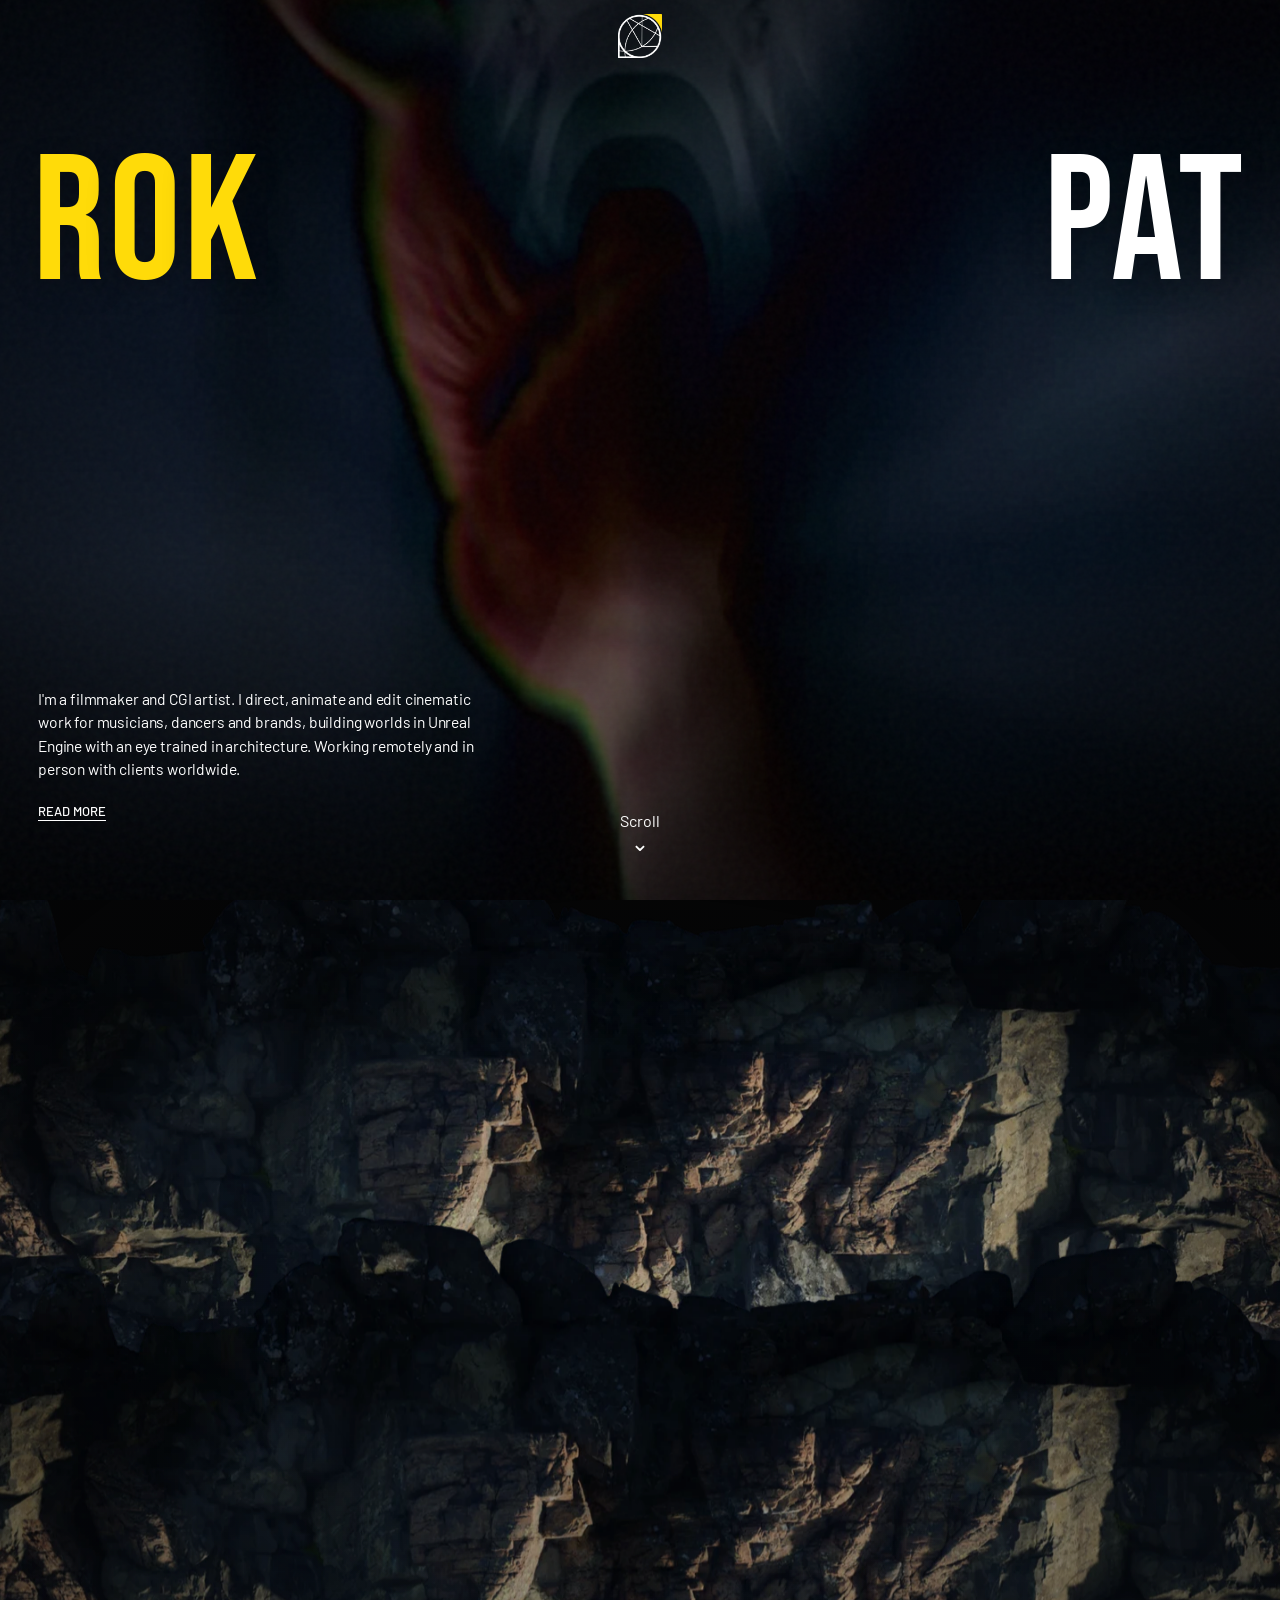
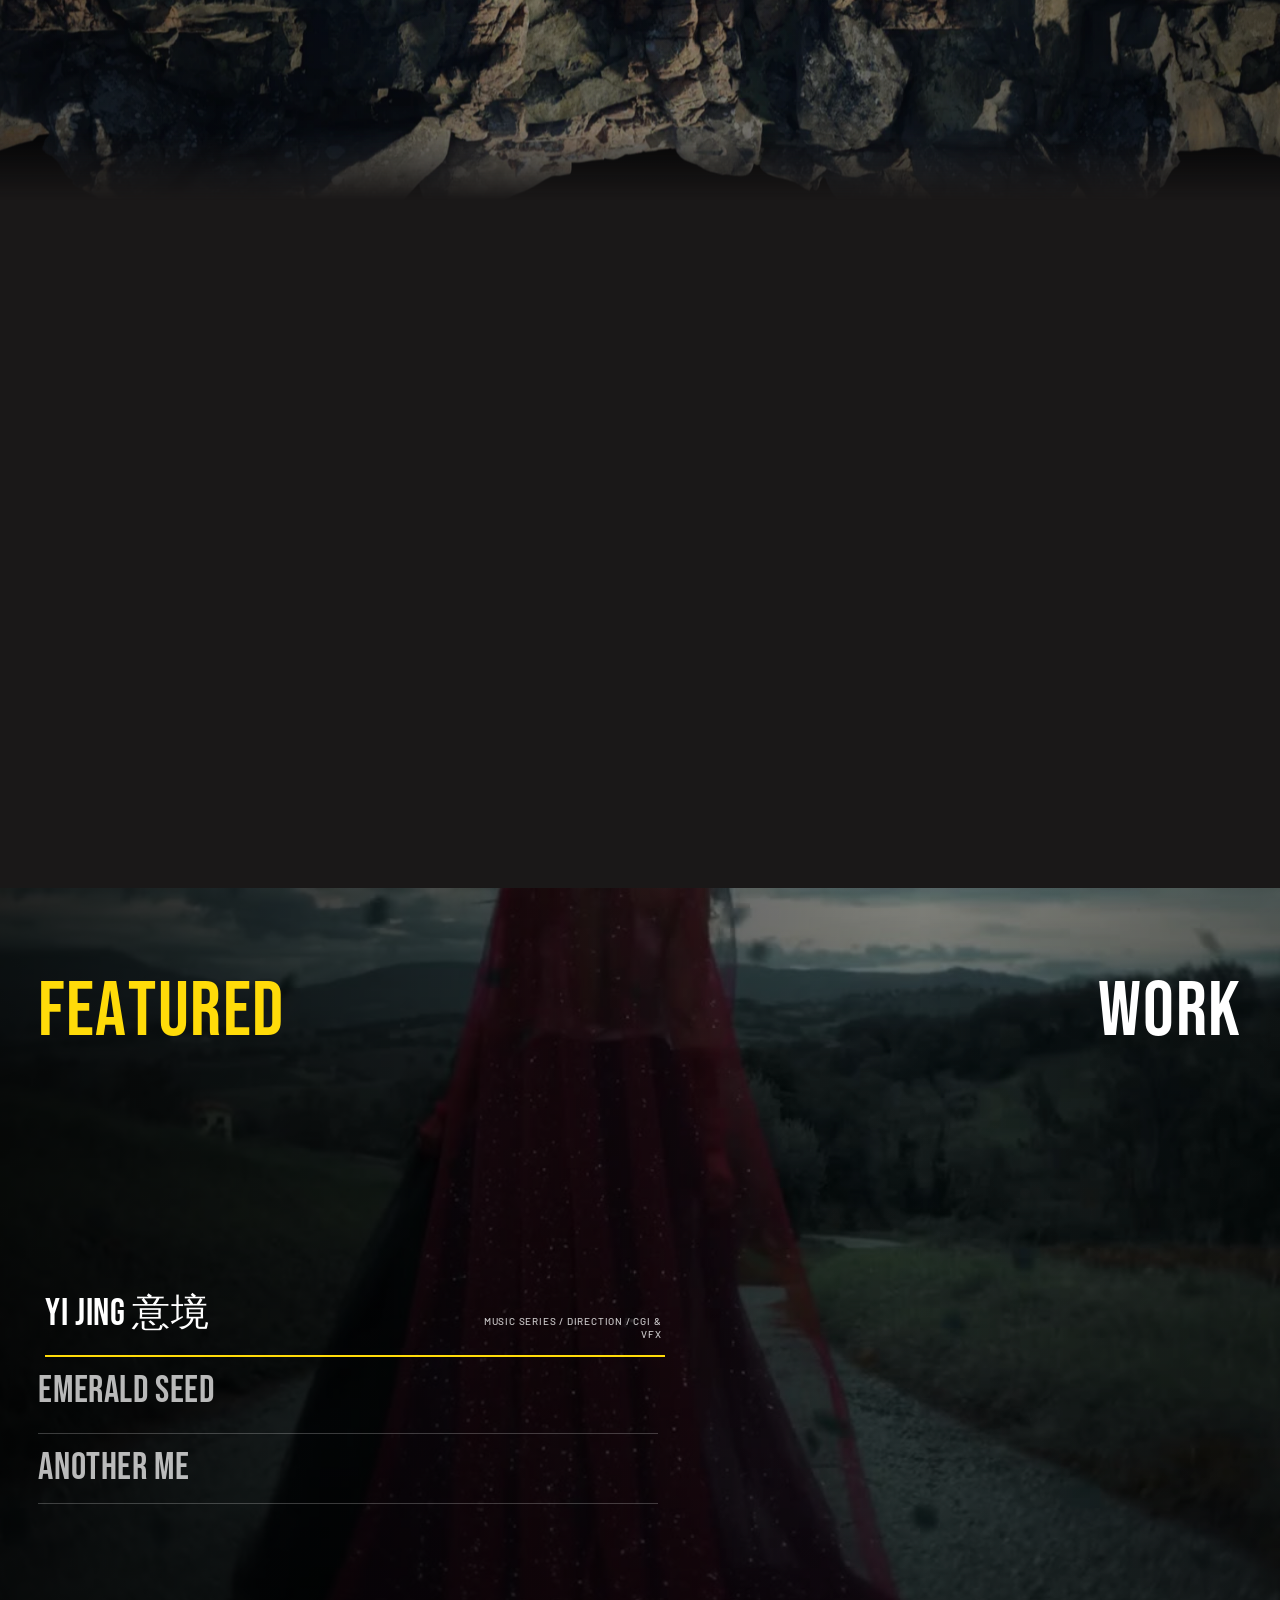
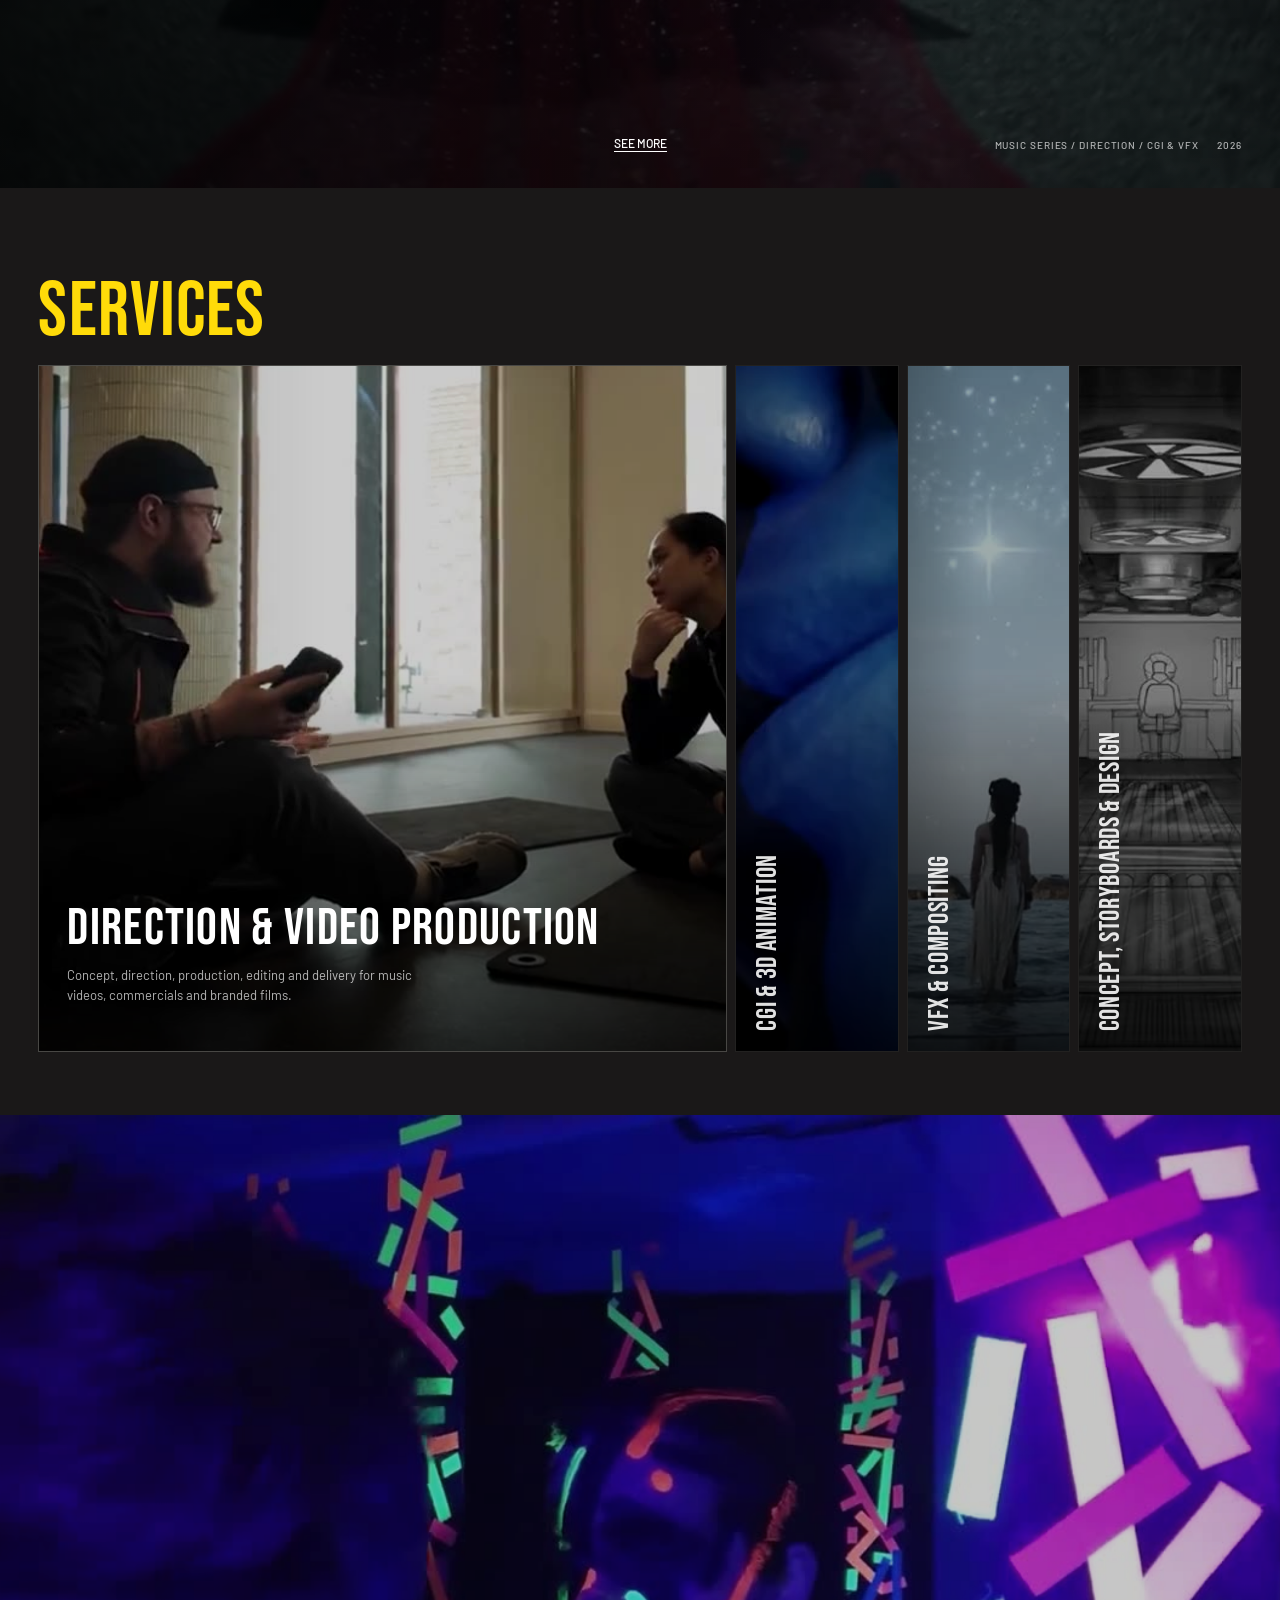
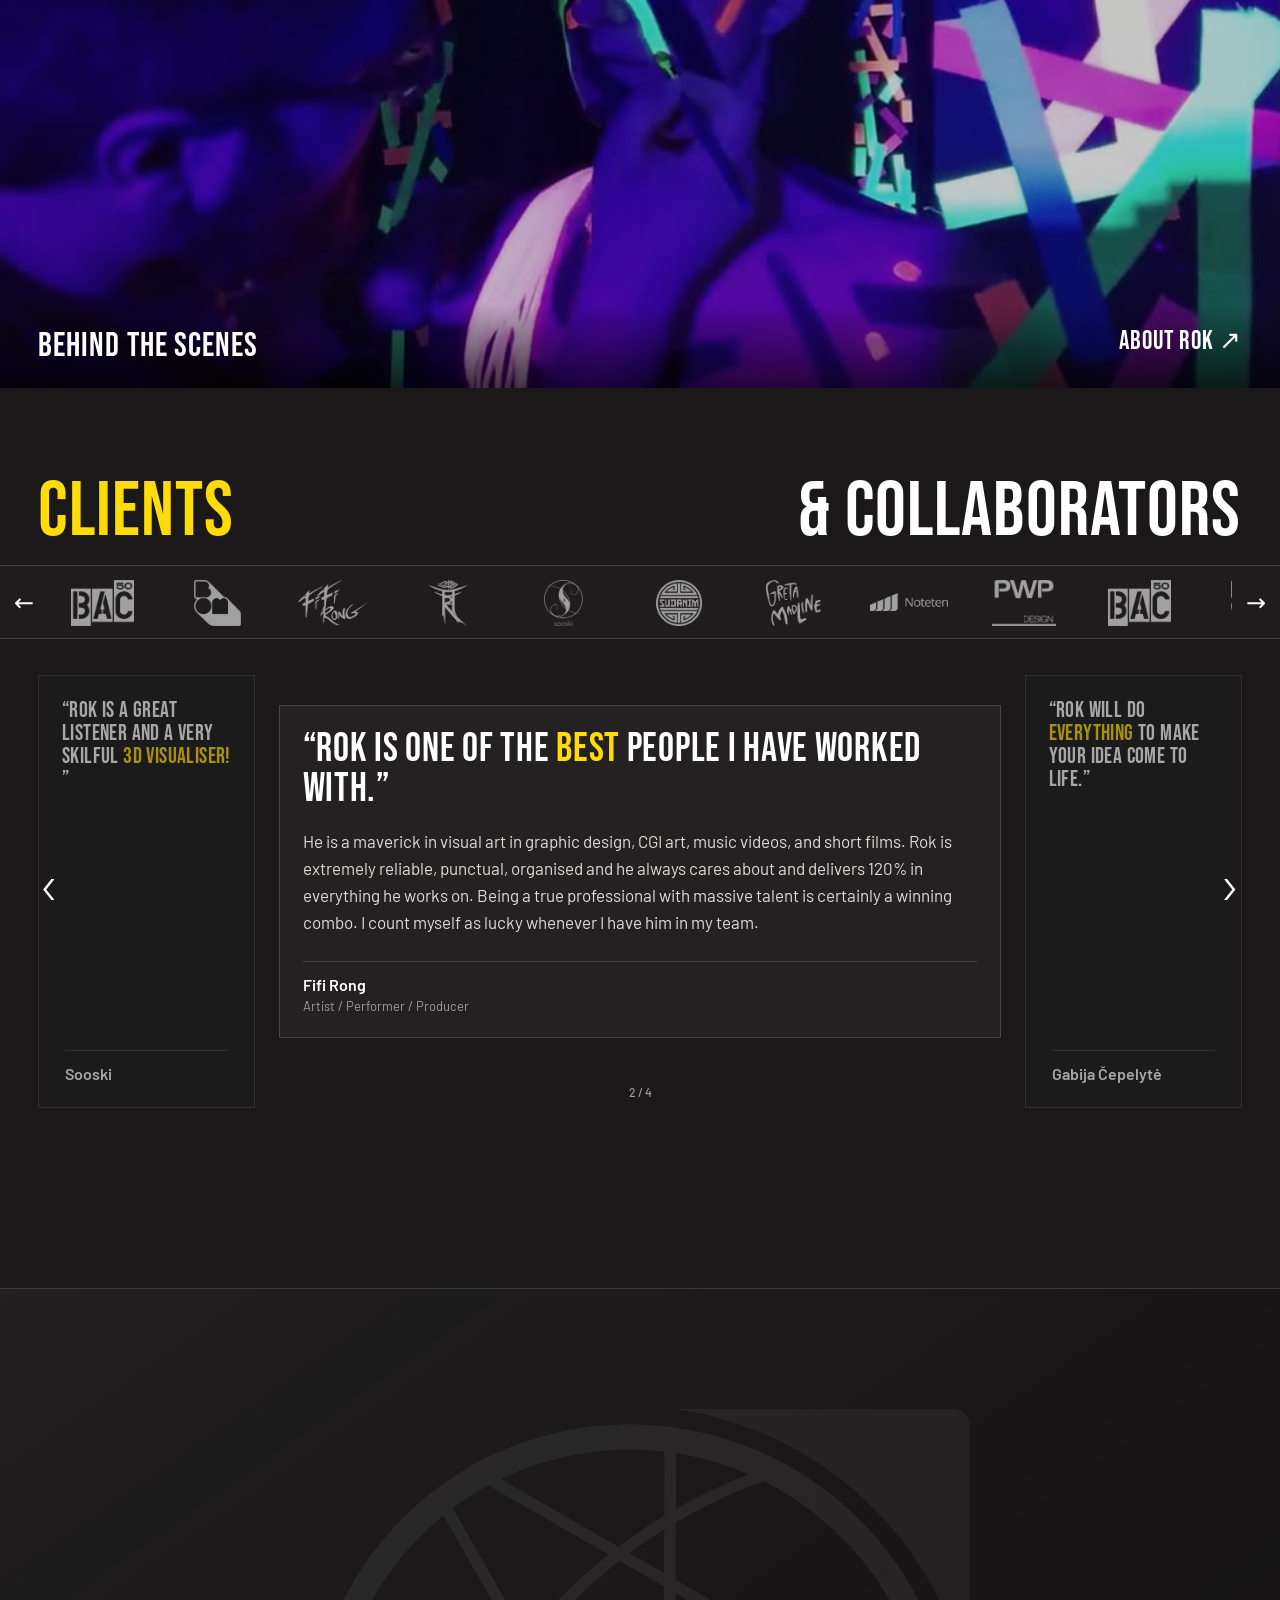
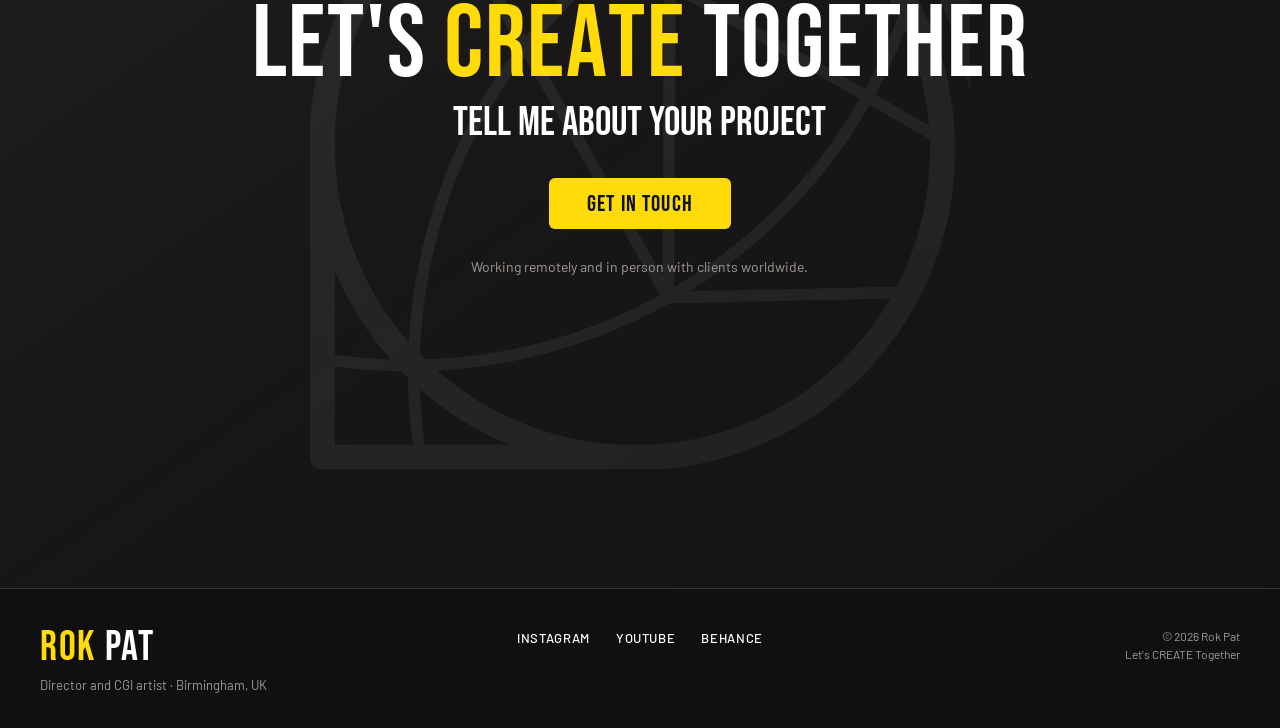
==== index.html @ 24a0aa34 "Make the homepage cave a scroll-driven passage" ====
<!doctype html>
<html lang="en">
<head>
  <meta charset="utf-8" />
  <meta name="viewport" content="width=device-width, initial-scale=1, viewport-fit=cover" />
  <meta name="theme-color" content="#1A1818" />
  <meta name="description" content="Rok Pat — director and CGI artist based in Birmingham, UK." />
  <title>Rok Pat | Director &amp; CGI Artist</title>
  <link rel="canonical" href="https://goreadyconsulting.github.io/Rokpat/" />
  <meta property="og:type" content="website" />
  <meta property="og:site_name" content="Rok Pat" />
  <meta property="og:title" content="Rok Pat | Director &amp; CGI Artist" />
  <meta property="og:description" content="Film, CGI and animation for musicians, dancers and brands. Explore Rok Pat's work and showreel." />
  <meta property="og:url" content="https://goreadyconsulting.github.io/Rokpat/" />
  <meta property="og:image" content="https://goreadyconsulting.github.io/Rokpat/assets/share/home.jpg" />
  <meta property="og:image:width" content="1200" />
  <meta property="og:image:height" content="630" />
  <meta property="og:image:alt" content="Still from the Rok Pat showreel" />
  <meta name="twitter:card" content="summary_large_image" />
  <link rel="preconnect" href="https://fonts.googleapis.com">
  <link rel="preconnect" href="https://fonts.gstatic.com" crossorigin>
  <link href="https://fonts.googleapis.com/css2?family=Bebas+Neue&family=Barlow:wght@400;500;600&display=swap" rel="stylesheet">
  <link rel="stylesheet" href="style.css" />
  <link rel="stylesheet" href="home.css?v=20261108-cave" />
  <link rel="stylesheet" href="services.css?v=20261107-revisions" />
  <link rel="stylesheet" href="desktop.css?v=20261108-cave" />
</head>
<body class="home-page">
  <header class="site-header home-header">
    <nav class="home-nav" aria-label="Primary navigation">
      <div class="home-nav-group">
        <a href="work.html">Work</a>
        <a href="#services">Services</a>
        <a href="about.html">About</a>
      </div>
      <a class="home-mark" href="#top" aria-label="Rok Pat home">
        <img src="assets/brand/rp-symbol.png" alt="Rok Pat" />
      </a>
      <div class="home-nav-group home-nav-right">
        <a href="#clients">Clients</a>
        <a href="contact.html">Contact</a>
      </div>
    </nav>
    <button class="menu-button" type="button" aria-label="Open menu" aria-expanded="false"><span></span><span></span></button>
  </header>

  <div class="mobile-menu" aria-hidden="true">
    <a href="work.html">Work</a>
    <a href="#services">Services</a>
    <a href="about.html">About</a>
    <a href="#clients">Clients</a>
    <a href="contact.html">Contact</a>
  </div>

  <main id="top">
    <section class="hero hero-scene" id="hero">
      <div class="hero-media" aria-hidden="true">
        <img class="hero-fallback" src="assets/posters/top.jpg" alt="" />
        <video class="hero-loop" muted loop playsinline preload="none" poster="assets/posters/top.jpg" data-loop-src="assets/media/top-full.mp4" data-mobile-src="assets/media/top-full-mobile.mp4"></video>
      </div>

      <div class="hero-vignette" aria-hidden="true"></div>
      <div class="hero-grain" aria-hidden="true"></div>

      <h1 class="hero-name" aria-label="Rok Pat">
        <span class="hero-name-left" data-depth=".75">ROK</span>
        <span class="hero-name-right" data-depth=".58">PAT</span>
      </h1>

      <div class="hero-intro" data-depth=".32">
        <p>I'm a filmmaker and CGI artist. I direct, animate and edit cinematic work for musicians, dancers and brands, building worlds in Unreal Engine with an eye trained in architecture. Working remotely and in person with clients worldwide.</p>
        <a href="about.html">Read more</a>
      </div>

      <button class="hero-reel" type="button" data-video="v1S3EViVK5Y" data-title="Rok Pat Showreel" aria-label="Play Rok Pat showreel">
        <img src="assets/home/play-reel.png" alt="" />
      </button>

      <a class="hero-scroll" href="#work">Scroll<span>⌄</span></a>

      
    </section>

    <section class="cave-bridge" id="cave" aria-hidden="true">
      <div class="cave-stage">
        <img class="cave-bg" src="assets/home/cave-background.jpg" alt="" />
        <img class="cave-rock cave-rock-top" src="assets/home/cave-rock-top.webp" loading="lazy" decoding="async" alt="" />
        <img class="cave-rock cave-rock-bottom" src="assets/home/cave-rock-bottom.webp" loading="lazy" decoding="async" alt="" />
      </div>
    </section>

    <section class="featured-work" id="work">
      <div class="featured-media" aria-hidden="true">
        <img class="featured-poster" id="featured-poster" src="assets/posters/yijing.jpg" alt="" />
        <video id="featured-video" muted loop playsinline preload="none" poster="assets/posters/yijing.jpg"></video>
        <div class="featured-overlay"></div>
      </div>

      <div class="featured-inner">
        <div class="featured-heading">
          <span>Featured</span>
          <span>Work</span>
        </div>

        <div class="featured-list" role="list">
          <button class="featured-item is-active" type="button"
            data-featured
            data-title="Yi Jing 意境"
            data-meta="Music Series / Direction / CGI & VFX"
            data-year="2026"
            data-src="assets/media/yijing.mp4"
            data-poster="assets/posters/yijing.jpg">
            <span>YI JING 意境</span><small>Music Series / Direction / CGI &amp; VFX</small>
          </button>

          <button class="featured-item" type="button"
            data-featured
            data-title="Emerald Seed"
            data-meta="Short Film / Direction / CGI Animation"
            data-year="2024"
            data-src="assets/media/emerald.mp4"
            data-poster="assets/posters/emerald.jpg">
            <span>EMERALD SEED</span><small>Short Film / Direction / CGI Animation</small>
          </button>

          <button class="featured-item" type="button"
            data-featured
            data-title="Another Me"
            data-meta="Music Video / VFX"
            data-year="2021"
            data-src="assets/media/another-me.mp4"
            data-poster="assets/posters/another-me.jpg">
            <span>ANOTHER ME</span><small>Music Video / VFX</small>
          </button>
        </div>

        <div class="featured-meta">
          <span id="featured-meta">Music Series / Direction / CGI &amp; VFX</span>
          <span id="featured-year">2026</span>
        </div>

        <a class="featured-more" href="work.html">See more</a>
      </div>
    </section>

    <section class="services shell section" id="services">
      <div class="brand-section-title reveal">
        <h2>Services</h2>
      </div>

      <div class="service-panels reveal" id="service-panels">
        <article class="service-panel is-active" tabindex="0" aria-expanded="true" data-service-panel data-service-src="assets/media/service-direction.mp4">
          <img class="service-poster" src="assets/posters/service-direction.jpg" alt="" loading="lazy" />
          <div class="service-shade"></div>
          <h3 class="service-vertical">Direction &amp; Video Production</h3>
          <div class="service-body">
            <h3>Direction &amp; Video Production</h3>
            <p>Concept, direction, production, editing and delivery for music videos, commercials and branded films.</p>
          </div>
        </article>

        <article class="service-panel" tabindex="0" aria-expanded="false" data-service-panel data-service-src="assets/media/service-cgi.mp4">
          <img class="service-poster" src="assets/posters/service-cgi.jpg" alt="" loading="lazy" />
          <div class="service-shade"></div>
          <h3 class="service-vertical">CGI &amp; 3D Animation</h3>
          <div class="service-body">
            <h3>CGI &amp; 3D Animation</h3>
            <p>Cinematic scenes, environments and characters created for films, campaigns and visual experiences.</p>
          </div>
        </article>

        <article class="service-panel" tabindex="0" aria-expanded="false" data-service-panel data-service-src="assets/media/service-vfx.mp4">
          <img class="service-poster" src="assets/posters/service-vfx.jpg" alt="" loading="lazy" />
          <div class="service-shade"></div>
          <h3 class="service-vertical">VFX &amp; Compositing</h3>
          <div class="service-body">
            <h3>VFX &amp; Compositing</h3>
            <p>3D, compositing, motion and visual effects bringing live action and CGI into one visual language.</p>
          </div>
        </article>

        <article class="service-panel" tabindex="0" aria-expanded="false" data-service-panel data-service-src="assets/media/service-design.mp4">
          <img class="service-poster" src="assets/posters/service-design.jpg" alt="" loading="lazy" />
          <div class="service-shade"></div>
          <h3 class="service-vertical">Concept, Storyboards &amp; Design</h3>
          <div class="service-body">
            <h3>Concept, Storyboards &amp; Design</h3>
            <p>Creative direction, storyboards, concept development and visual design that shape the project before the final frame.</p>
          </div>
        </article>
      </div>
    </section>

    <section class="bts-reel" aria-label="Behind the scenes">
      <div class="bts-media">
        <img src="assets/posters/bts.jpg" alt="Behind the scenes of Rok Pat's filming and production work" loading="lazy" />
        <video class="bts-video" muted loop playsinline preload="none" aria-hidden="true" data-loop-src="assets/media/bts.mp4"></video>
      </div>
      <div class="bts-footer">
        <span>Behind the scenes</span>
        <a href="about.html">About Rok ↗</a>
      </div>
    </section>

    <section class="clients-testimonials section" id="clients">
      <div class="shell clients-title reveal">
        <h2><span>Clients</span><b>&amp; Collaborators</b></h2>
      </div>

      <div class="logo-ribbon reveal" role="group" aria-label="Client logos">
        <button class="logo-arrow" type="button" data-logo-step="-1" aria-label="Previous client logos" aria-controls="client-logo-window" disabled>←</button>
        <div class="logo-window" id="client-logo-window">
        <div class="logo-track">
          <a href="https://bac.org.uk/" target="_blank" rel="noreferrer"><img src="assets/clients/bac.webp" loading="lazy" decoding="async" alt="BAC" /></a>
          <a href="https://bom.org.uk/" target="_blank" rel="noreferrer"><img src="assets/clients/bom.webp" loading="lazy" decoding="async" alt="BOM" /></a>
          <a href="https://fifirong.com/" target="_blank" rel="noreferrer"><img src="assets/clients/fifi-rong.webp" loading="lazy" decoding="async" alt="Fifi Rong" /></a>
          <a href="https://www.thehouseofradha.co.uk/" target="_blank" rel="noreferrer"><img src="assets/clients/house-of-radha.webp" loading="lazy" decoding="async" alt="The House of Radha" /></a>
          <a href="https://www.instagram.com/sooskimusic/" target="_blank" rel="noreferrer"><img src="assets/clients/sooski.webp" loading="lazy" decoding="async" alt="Sooski" /></a>
          <a href="https://www.instagram.com/sudanim._/" target="_blank" rel="noreferrer"><img src="assets/clients/sudanim.webp" loading="lazy" decoding="async" alt="SUDANIM" /></a>
          <a href="https://gretamadline.com/" target="_blank" rel="noreferrer"><img src="assets/clients/greta-madline.webp" loading="lazy" decoding="async" alt="Greta Madline" /></a>
          <a href="https://www.noteten.com/" target="_blank" rel="noreferrer"><img src="assets/clients/noteten.webp" loading="lazy" decoding="async" alt="Noteten" /></a>
          <a href="https://www.pwpdesign.co.uk/" target="_blank" rel="noreferrer"><img src="assets/clients/pwp-design.webp" loading="lazy" decoding="async" alt="PWP Design" /></a>

        </div>
        </div>
        <button class="logo-arrow" type="button" data-logo-step="1" aria-label="Next client logos" aria-controls="client-logo-window" disabled>→</button>
      </div>

      <div class="testimonial-carousel shell reveal" id="testimonials" aria-live="polite">
        <button class="testimonial-arrow testimonial-prev" type="button" aria-label="Previous testimonial">‹</button>
        <div class="testimonial-stage">
          <article class="testimonial-card is-left">
            <h3>“Rok is a great listener and a very skilful <em>3D visualiser!</em>”</h3>
            <div class="testimonial-full">
              <p>He edited a homemade video I shot in my living room (lockdown), co directed the concept and brought my ideas to life just how I envisaged them (all under a very tight budget). Also did the same with a series of meditative projects. Again, took my rough sketches, color palettes and brought the spaces to life in a sensorial way. A pleasure and a friendly soul to work with.</p>
            </div>
            <footer><strong>Sooski</strong><span>Architectural Designer / Music Producer</span></footer>
          </article>

          <article class="testimonial-card is-center">
            <h3>“Rok is one of the <em>best</em> people I have worked with.”</h3>
            <div class="testimonial-full">
              <p>He is a maverick in visual art in graphic design, CGI art, music videos, and short films. Rok is extremely reliable, punctual, organised and he always cares about and delivers 120% in everything he works on. Being a true professional with massive talent is certainly a winning combo. I count myself as lucky whenever I have him in my team.</p>
            </div>
            <footer><strong>Fifi Rong</strong><span>Artist / Performer / Producer</span></footer>
          </article>

          <article class="testimonial-card is-right">
            <h3>“Rok will do <em>everything</em> to make your idea come to life.”</h3>
            <div class="testimonial-full">
              <p>From dance artist perspective, while working with Rok I felt heard and supported with my creative vision and advised with the capture process. Our collaborations for dance visuals and music videos ran smoothly all because of his excellent work ethic and dedication.</p>
            </div>
            <footer><strong>Gabija Čepelytė</strong><span>Dance Artist</span></footer>
          </article>

          <article class="testimonial-card is-hidden">
            <h3>“We would absolutely <em>welcome him back</em> to our studio for future projects.”</h3>
            <div class="testimonial-full">
              <p>It was a pleasure working with Rok and welcoming him to BOM. We collaborated on his client project, sharing our expertise in virtual production and motion capture, alongside his already extensive knowledge of Unreal Engine and Virtual Production.</p>
              <p>Rok was professional, organised and a fantastic collaborator.</p>
            </div>
            <footer><strong>BOM</strong><span>Birmingham Open Media</span></footer>
          </article>
        </div>
        <button class="testimonial-arrow testimonial-next" type="button" aria-label="Next testimonial">›</button>
        <div class="testimonial-count"><span id="testimonial-current">2</span> / 4</div>
      </div>
    </section>

    <section class="home-cta" data-photo-trail-area aria-labelledby="cta-heading">
      <div class="cta-mark-frame" aria-hidden="true"><img class="cta-mark" src="assets/brand/rp-symbol.png" alt="" /></div>
      <div class="cta-floating" data-photo-trail aria-hidden="true">
        <img src="assets/minis/squares/01.webp" alt="" loading="lazy" />
        <img src="assets/minis/squares/02.webp" alt="" loading="lazy" />
        <img src="assets/minis/squares/03.webp" alt="" loading="lazy" />
        <img src="assets/minis/squares/04.webp" alt="" loading="lazy" />
        <img src="assets/minis/squares/05.webp" alt="" loading="lazy" />
        <img src="assets/minis/squares/06.webp" alt="" loading="lazy" />
      </div>
      <div class="home-cta-inner">
        <h2 id="cta-heading">Let's <span class="create-letters" aria-label="Create">Create</span> Together</h2>
        <p>Tell me about your project</p>
        <a class="cta-button" href="contact.html">Get in touch</a>
        <small>Working remotely and in person with clients worldwide.</small>
      </div>
    </section>
  </main>

  <footer class="home-footer">
    <div class="footer-brand"><strong><span>ROK</span> PAT</strong><small>Director and CGI artist · Birmingham, UK</small></div>
    <nav aria-label="Social links">
      <a href="https://www.instagram.com/rokpat.vc/" target="_blank" rel="noreferrer">Instagram</a>
      <a href="https://www.youtube.com/c/RokPat" target="_blank" rel="noreferrer">YouTube</a>
      <a href="https://www.behance.net/rokpat" target="_blank" rel="noreferrer">Behance</a>
    </nav>
    <div class="footer-copy">© <span data-copyright-year>2026</span> Rok Pat<br>Let's CREATE Together</div>
  </footer>

  <dialog class="video-modal" id="video-modal">
    <button class="modal-close" id="modal-close" type="button" aria-label="Close video">Close</button>
    <div class="video-wrap"><iframe id="video-iframe" title="Rok Pat project video" allow="autoplay; encrypted-media; picture-in-picture" allowfullscreen></iframe></div>
    <p id="modal-title"></p>
  </dialog>

  <script src="site.js?v=20261107-desktop"></script>
  <script src="home.js?v=20261108-cave"></script>
  <script src="photo-trail.js?v=20261107-portfolio"></script>
  <script src="services.js?v=20261011-review"></script>
</body>
</html>
---- style.css ----
:root{
  --bg:#f4f1ea;
  --ink:#111;
  --muted:#6f6b64;
  --line:#d7d2c9;
  --panel:#e9e4dc;
  --sans:"Montserrat",Arial,Helvetica,sans-serif;
  --ease:cubic-bezier(.22,.75,.22,1);
  --header:76px;
}
*{box-sizing:border-box}
html{scroll-behavior:smooth;background:var(--bg)}
body{margin:0;background:var(--bg);color:var(--ink);font-family:var(--sans);font-size:16px;line-height:1.4;overflow-x:hidden}
body.menu-open,body.modal-open{overflow:hidden}
a{color:inherit;text-decoration:none}
button,input,select,textarea{font:inherit;color:inherit}
button{cursor:pointer}
img{display:block;width:100%;height:100%;object-fit:cover}
::selection{background:var(--ink);color:var(--bg)}
.shell{width:min(calc(100% - 48px),1580px);margin-inline:auto}
.section{padding-top:82px}

.site-header{height:var(--header);width:100%;padding:0 24px;display:grid;grid-template-columns:auto 1fr;align-items:center;gap:36px;position:fixed;top:0;left:0;z-index:100;background:rgba(244,241,234,.94);backdrop-filter:blur(14px);border-bottom:1px solid rgba(17,17,17,.09);transition:box-shadow .25s var(--ease)}
.site-header.is-scrolled{box-shadow:0 8px 28px rgba(17,17,17,.05)}
.brand{font-weight:700;letter-spacing:.08em;font-size:13px;white-space:nowrap}
.nav{justify-self:end;display:flex;gap:22px;text-transform:uppercase;font-size:9px;letter-spacing:.1em;align-items:center}
.nav a{position:relative;padding:6px 0;white-space:nowrap}
.nav a:after{content:"";position:absolute;left:0;bottom:0;width:100%;height:1px;background:currentColor;transform:scaleX(0);transform-origin:right;transition:transform .3s var(--ease)}
.nav a:hover:after{transform:scaleX(1);transform-origin:left}
.menu-button{display:none;background:none;border:0;padding:8px;width:38px;height:38px}
.menu-button span{display:block;height:1px;background:var(--ink);margin:8px 0;transition:transform .3s var(--ease)}
.mobile-menu{position:fixed;inset:0;background:var(--ink);color:var(--bg);z-index:90;padding:104px 24px 28px;display:flex;flex-direction:column;transform:translateY(-100%);transition:transform .45s var(--ease);pointer-events:none}
.mobile-menu.is-open{transform:none;pointer-events:auto}
.mobile-menu a{font-size:clamp(30px,8vw,58px);font-weight:600;letter-spacing:-.045em;border-bottom:1px solid rgba(244,241,234,.18);padding:12px 0}

.reveal{opacity:0;transform:translateY(14px);transition:opacity .6s var(--ease),transform .6s var(--ease)}
.reveal.is-visible{opacity:1;transform:none}

.hero{padding-top:calc(var(--header) + 18px)}
.hero-grid{height:calc(100dvh - var(--header) - 34px);min-height:610px;max-height:920px;display:grid;grid-template-columns:repeat(12,minmax(0,1fr));grid-template-rows:repeat(2,minmax(0,1fr));gap:9px}
.hero-identity{grid-column:1/4;grid-row:1/3;background:var(--ink);color:var(--bg);padding:clamp(22px,2.6vw,44px);display:flex;flex-direction:column;justify-content:space-between;overflow:hidden}
.location,.role{margin:0;text-transform:uppercase;font-size:9px;letter-spacing:.14em;color:rgba(244,241,234,.62)}
.hero-identity h1{font-size:clamp(76px,9vw,162px);line-height:.72;letter-spacing:-.075em;font-weight:700;margin:auto 0 auto -5px}
.role{line-height:1.65;max-width:250px}
.hero-card{position:relative;overflow:hidden;border:0;padding:0;background:#161616;text-align:left;min-width:0}
.hero-card:after{content:"";position:absolute;inset:0;background:linear-gradient(180deg,transparent 46%,rgba(0,0,0,.62));pointer-events:none}
.hero-card img{transition:transform .75s var(--ease),filter .75s var(--ease);filter:saturate(.92)}
.hero-card:hover img{transform:scale(1.024);filter:saturate(1)}
.hero-main{grid-column:4/10;grid-row:1/3}
.hero-a{grid-column:10/13;grid-row:1/2}
.hero-b{grid-column:10/12;grid-row:2/3}
.hero-c{grid-column:12/13;grid-row:2/3}
.hero-card-meta{position:absolute;left:15px;right:15px;bottom:13px;z-index:2;color:#fff;display:flex;justify-content:space-between;align-items:flex-end;gap:12px}
.hero-card-meta strong{font-size:11px;font-weight:600;letter-spacing:-.01em}
.hero-card-meta small{font-size:7px;text-transform:uppercase;letter-spacing:.1em;color:rgba(255,255,255,.72);text-align:right}
.hero-small .hero-card-meta{display:block}
.hero-small .hero-card-meta small{display:block;text-align:left;margin-top:4px}
.hero-c .hero-card-meta small{display:none}
.hero-play{position:absolute;top:15px;right:15px;z-index:2;color:white;font-size:8px;text-transform:uppercase;letter-spacing:.11em;border-bottom:1px solid rgba(255,255,255,.65);padding-bottom:2px}

.section-head{border-top:1px solid var(--ink);padding-top:12px;margin-bottom:18px;display:flex;align-items:flex-end;justify-content:space-between;gap:24px}
.section-head h2{font-size:clamp(34px,4vw,64px);line-height:1;font-weight:600;letter-spacing:-.045em;margin:0}
.section-head>a,.work-tools>a{font-size:9px;text-transform:uppercase;letter-spacing:.1em;border-bottom:1px solid currentColor;padding-bottom:3px}
.work-tools{display:flex;align-items:center;gap:24px}
.filters{display:flex;align-items:center;gap:8px;flex-wrap:wrap}
.filter-button{border:1px solid var(--line);background:transparent;padding:6px 9px;font-size:8px;text-transform:uppercase;letter-spacing:.09em}
.filter-button.is-active{background:var(--ink);color:var(--bg);border-color:var(--ink)}

.work-browser{position:relative;min-height:680px;background:#0b0b0b;color:#fff;overflow:hidden}
.work-preview{position:absolute;inset:0;overflow:hidden;background:#0b0b0b}
.work-preview img,.work-preview iframe{position:absolute;inset:0;width:100%;height:100%;border:0;object-fit:cover}
.work-preview img{opacity:1;transform:scale(1.01);transition:opacity .35s ease,transform 1.2s var(--ease)}
.work-preview iframe{opacity:0;pointer-events:none;transition:opacity .35s ease;transform:scale(1.18)}
.work-preview.is-video img{opacity:0}
.work-preview.is-video iframe{opacity:1}
.work-preview-shade{position:absolute;inset:0;background:linear-gradient(90deg,rgba(0,0,0,.86) 0%,rgba(0,0,0,.72) 38%,rgba(0,0,0,.28) 64%,rgba(0,0,0,.42) 100%),linear-gradient(180deg,rgba(0,0,0,.08),rgba(0,0,0,.42));z-index:1}
.work-list{position:relative;z-index:2;min-height:680px;padding-top:86px;padding-bottom:120px;display:flex;flex-direction:column;justify-content:center;align-items:flex-start}
.work-row{width:min(760px,58%);border:0;border-bottom:1px solid rgba(255,255,255,.22);background:transparent;color:rgba(255,255,255,.5);padding:18px 0;display:grid;grid-template-columns:minmax(0,1fr) 190px 44px;gap:20px;align-items:center;text-align:left;transition:color .25s ease,padding-left .25s var(--ease),opacity .25s ease}
.work-row:first-child{border-top:1px solid rgba(255,255,255,.22)}
.work-row:hover,.work-row:focus-visible,.work-row.is-active{color:#fff;padding-left:12px;outline:none}
.work-row.is-filtered{display:none}
.work-row-title{font-size:clamp(25px,2.8vw,46px);letter-spacing:-.045em;font-weight:500;line-height:1}
.work-row span:nth-child(2),.work-row span:nth-child(3){font-size:8px;text-transform:uppercase;letter-spacing:.11em}
.work-preview-meta{position:absolute;z-index:3;left:50%;transform:translateX(-50%);bottom:24px;display:flex;justify-content:space-between;align-items:flex-end;color:#fff;pointer-events:none}
.work-preview-meta>div{margin-left:auto;margin-right:24px;text-align:right;max-width:360px}
.work-preview-meta strong{display:block;font-size:17px;font-weight:600;letter-spacing:-.02em}
.work-preview-meta span{display:block;margin-top:5px;font-size:8px;text-transform:uppercase;letter-spacing:.11em;color:rgba(255,255,255,.62)}
.preview-play{pointer-events:auto;border:1px solid rgba(255,255,255,.55);background:rgba(0,0,0,.28);color:#fff;padding:11px 15px;text-transform:uppercase;font-size:8px;letter-spacing:.11em;backdrop-filter:blur(8px)}
.mobile-work{display:none}

.service-grid{display:grid;grid-template-columns:repeat(5,minmax(0,1fr));border-top:1px solid var(--line);border-left:1px solid var(--line)}
.service-card{min-height:176px;padding:18px;display:flex;flex-direction:column;justify-content:space-between;border-right:1px solid var(--line);border-bottom:1px solid var(--line)}
.service-card h3{font-size:clamp(19px,1.8vw,28px);line-height:1.05;letter-spacing:-.035em;font-weight:500;margin:0}
.service-card p{font-size:11px;line-height:1.55;color:var(--muted);margin:36px 0 0;max-width:210px}

.client-grid{display:grid;grid-template-columns:repeat(4,1fr);border-top:1px solid var(--line);border-left:1px solid var(--line)}
.client-grid>div{min-height:86px;display:flex;align-items:center;padding:16px;border-right:1px solid var(--line);border-bottom:1px solid var(--line);font-size:12px;font-weight:600;letter-spacing:-.015em}
.collab-grid{display:grid;grid-template-columns:1fr 1fr;gap:9px;margin-top:9px}
.collab-feature{display:block}
.collab-image{aspect-ratio:16/8;overflow:hidden;background:#ddd}
.collab-image img{transition:transform .65s var(--ease)}
.collab-feature:hover img{transform:scale(1.018)}
.collab-meta{display:flex;justify-content:space-between;gap:20px;padding:10px 0 0;border-top:1px solid var(--line);margin-top:8px}
.collab-meta strong{font-size:13px}
.collab-meta span{font-size:8px;text-transform:uppercase;letter-spacing:.1em;color:var(--muted)}

.testimonials{margin-top:82px;padding:0 0 82px;background:var(--ink);color:var(--bg)}
.testimonials .section-head{border-top-color:rgba(244,241,234,.25)}
.testimonial-stage{min-height:360px;position:relative;padding:30px 0 70px}
.testimonial{position:absolute;inset:30px 0 70px;display:flex;flex-direction:column;justify-content:center;opacity:0;transform:translateY(8px);pointer-events:none;transition:opacity .35s ease,transform .35s var(--ease)}
.testimonial.is-active{opacity:1;transform:none;pointer-events:auto}
.testimonial blockquote{margin:0;max-width:1120px;font-size:clamp(38px,5.5vw,88px);line-height:.98;letter-spacing:-.055em;font-weight:500}
.testimonial p{margin:24px 0 0;font-size:9px;text-transform:uppercase;letter-spacing:.11em;color:rgba(244,241,234,.55)}
.testimonial-controls{position:absolute;right:0;bottom:0;display:flex;gap:8px}
.testimonial-controls button{width:42px;height:42px;border:1px solid rgba(244,241,234,.28);background:transparent;color:var(--bg);font-size:15px}

.about{padding-bottom:82px;display:grid;grid-template-columns:5fr 7fr;gap:9px}
.about-image{min-height:540px;max-height:720px;overflow:hidden;background:var(--panel)}
.about-panel{background:var(--ink);color:var(--bg);padding:clamp(28px,4vw,66px);display:flex;flex-direction:column;justify-content:space-between;min-height:540px}
.about-kicker{margin:0 0 18px;text-transform:uppercase;font-size:9px;letter-spacing:.14em;color:rgba(244,241,234,.55)}
.about-panel h2{margin:0 0 24px;font-size:clamp(54px,7vw,112px);line-height:.84;letter-spacing:-.065em;font-weight:600}
.about-panel>div>p:not(.about-kicker){font-size:clamp(17px,1.7vw,26px);line-height:1.45;letter-spacing:-.025em;margin:0;max-width:680px;color:rgba(244,241,234,.84)}
.about-secondary{font-size:13px!important;line-height:1.65!important;letter-spacing:0!important;color:rgba(244,241,234,.58)!important;margin-top:24px!important;max-width:560px!important}
.about-meta{display:grid;grid-template-columns:repeat(2,minmax(0,1fr));border-top:1px solid rgba(244,241,234,.18);margin-top:48px}
.about-meta a{padding:13px 0;border-bottom:1px solid rgba(244,241,234,.18);font-size:9px;text-transform:uppercase;letter-spacing:.11em}
.about-meta a:nth-child(even){text-align:right}

.contact-band{background:var(--panel);border-block:1px solid var(--line)}
.contact-band-inner{min-height:148px;display:grid;grid-template-columns:120px 1fr auto;gap:30px;align-items:center}
.contact-band-inner>span,.contact-band-inner>a:last-child{font-size:9px;text-transform:uppercase;letter-spacing:.11em;color:var(--muted)}
.contact-band-inner>a:nth-child(2){font-size:clamp(24px,4.7vw,70px);letter-spacing:-.055em;font-weight:500;overflow-wrap:anywhere}
.contact-band-inner>a:last-child{border-bottom:1px solid currentColor;padding-bottom:3px;color:var(--ink)}
.footer{min-height:82px;display:grid;grid-template-columns:1fr auto auto;gap:30px;align-items:center}
.footer span{font-size:8px;text-transform:uppercase;letter-spacing:.1em;color:var(--muted)}

.video-modal{width:100vw;max-width:none;height:100dvh;max-height:none;border:0;padding:0;margin:0;background:rgba(8,8,8,.98);color:#fff}
.video-modal::backdrop{background:rgba(0,0,0,.88)}
.video-wrap{width:min(calc(100% - 64px),1320px);aspect-ratio:16/9;position:absolute;left:50%;top:50%;transform:translate(-50%,-50%);background:#000}
.video-wrap iframe{border:0;width:100%;height:100%}
.modal-close{position:absolute;right:28px;top:26px;z-index:3;background:none;border:0;color:#fff;text-transform:uppercase;letter-spacing:.12em;font-size:10px}
#modal-title{position:absolute;left:32px;bottom:24px;margin:0;text-transform:uppercase;letter-spacing:.1em;font-size:10px;color:rgba(255,255,255,.6)}

.contact-page{min-height:100dvh;padding-top:var(--header);display:flex;flex-direction:column}
.contact-main{flex:1;padding-top:5vh;padding-bottom:60px;display:grid;grid-template-columns:.8fr 1.2fr;gap:8vw;align-items:start}
.contact-title{font-size:clamp(72px,11vw,185px);line-height:.8;letter-spacing:-.075em;font-weight:700;margin:0}
.contact-side{display:grid;grid-template-columns:1fr;gap:34px}
.contact-details{border-top:1px solid var(--ink)}
.contact-row{display:grid;grid-template-columns:110px 1fr;gap:20px;padding:18px 0;border-bottom:1px solid var(--line)}
.contact-row span{font-size:9px;text-transform:uppercase;letter-spacing:.11em;color:var(--muted)}
.contact-row a,.contact-row p{font-size:clamp(16px,1.7vw,23px);margin:0;letter-spacing:-.025em}
.contact-form{border-top:1px solid var(--ink);padding-top:18px;display:grid;grid-template-columns:1fr 1fr;gap:18px 12px}
.form-field{display:flex;flex-direction:column;gap:7px}
.form-field.full{grid-column:1/-1}
.form-field label{font-size:8px;text-transform:uppercase;letter-spacing:.1em;color:var(--muted)}
.form-field input,.form-field select,.form-field textarea{width:100%;border:0;border-bottom:1px solid var(--line);background:transparent;padding:10px 0;border-radius:0;outline:none}
.form-field textarea{min-height:110px;resize:vertical}
.form-submit{grid-column:1/-1;border:1px solid var(--ink);background:var(--ink);color:var(--bg);padding:13px 18px;text-transform:uppercase;font-size:9px;letter-spacing:.11em;justify-self:start}
.contact-back{position:fixed;left:24px;bottom:22px;font-size:9px;text-transform:uppercase;letter-spacing:.11em}

@media (min-width:1600px){
  .shell{width:min(calc(100% - 72px),1780px)}
  .hero-grid{max-height:980px;gap:11px}
  .work-browser,.work-list{min-height:760px}
  .work-row{width:min(840px,55%)}
  .service-card{min-height:190px}
  .client-grid>div{min-height:96px}
}

@media (min-width:768px) and (max-width:1199px){
  :root{--header:70px}
  .shell{width:min(calc(100% - 32px),1160px)}
  .site-header{padding:0 16px;grid-template-columns:1fr auto}
  .nav{display:none}
  .menu-button{display:block;justify-self:end}
  .hero{padding-top:calc(var(--header) + 12px)}
  .hero-grid{height:auto;min-height:0;max-height:none;grid-template-columns:repeat(8,1fr);grid-template-rows:220px 240px 210px;gap:8px}
  .hero-identity{grid-column:1/4;grid-row:1/2;padding:20px}
  .hero-identity h1{font-size:clamp(70px,11vw,108px);margin:20px 0 0 -3px}
  .role{font-size:8px}
  .hero-main{grid-column:4/9;grid-row:1/3}
  .hero-a{grid-column:1/3;grid-row:2/3}
  .hero-b{grid-column:3/4;grid-row:2/3}
  .hero-c{grid-column:1/4;grid-row:3/4}
  .hero-c .hero-card-meta small{display:block}
  .hero-card-meta{left:11px;right:11px;bottom:10px}
  .section{padding-top:62px}
  .section-head{align-items:flex-start}
  .work-tools{align-items:flex-end;flex-direction:column;gap:10px}
  .work-browser,.work-list{min-height:590px}
  .work-list{padding-top:58px;padding-bottom:100px}
  .work-row{width:52%;grid-template-columns:minmax(0,1fr) 90px 34px;padding:15px 0;gap:12px}
  .work-row-title{font-size:clamp(20px,3.4vw,34px)}
  .work-row span:nth-child(2){font-size:7px}
  .work-preview-shade{background:linear-gradient(90deg,rgba(0,0,0,.88) 0%,rgba(0,0,0,.72) 44%,rgba(0,0,0,.24) 72%,rgba(0,0,0,.38) 100%)}
  .service-grid{grid-template-columns:repeat(3,1fr)}
  .service-card{min-height:145px}
  .client-grid{grid-template-columns:repeat(2,1fr)}
  .collab-image{aspect-ratio:4/3}
  .testimonial-stage{min-height:300px}
  .about{grid-template-columns:1fr 1fr;padding-bottom:62px}
  .about-image,.about-panel{min-height:470px}
  .contact-main{grid-template-columns:1fr;gap:44px;padding-top:5vh}
}

@media (max-width:767px){
  :root{--header:64px}
  .shell{width:calc(100% - 24px)}
  .site-header{height:var(--header);padding:0 12px;grid-template-columns:1fr auto}
  .nav{display:none}
  .menu-button{display:block;justify-self:end}
  .mobile-menu{padding:90px 16px 24px}
  .mobile-menu a{font-size:clamp(28px,8.8vw,46px);padding:10px 0}
  .hero{padding-top:calc(var(--header) + 10px)}
  .hero-grid{height:auto;min-height:0;max-height:none;display:grid;grid-template-columns:1fr 1fr;grid-template-rows:auto;gap:6px}
  .hero-identity{grid-column:1/-1;grid-row:auto;min-height:250px;padding:20px}
  .hero-identity h1{font-size:clamp(86px,28vw,150px);margin:20px 0 12px -4px}
  .hero-main{grid-column:1/-1;grid-row:auto;aspect-ratio:4/5}
  .hero-a,.hero-b,.hero-c{grid-column:auto;grid-row:auto;aspect-ratio:1/1}
  .hero-c{grid-column:1/-1;aspect-ratio:16/9}
  .hero-card-meta{left:10px;right:10px;bottom:9px}
  .hero-card-meta strong{font-size:10px}
  .hero-card-meta small{font-size:6px}
  .hero-play{top:10px;right:10px}

  .section{padding-top:52px}
  .section-head{align-items:flex-start;gap:14px;margin-bottom:14px}
  .section-head h2{font-size:clamp(31px,10vw,46px)}
  .work-tools{display:block;text-align:right}
  .filters{display:none}
  .work-browser{display:none}
  .mobile-work{display:flex;overflow-x:auto;gap:8px;margin-right:-12px;padding-right:12px;scroll-snap-type:x mandatory;scrollbar-width:none}
  .mobile-work::-webkit-scrollbar{display:none}
  .mobile-work-card{flex:0 0 86vw;scroll-snap-align:start}
  .mobile-media{position:relative;aspect-ratio:4/5;overflow:hidden;background:#111}
  .mobile-media img{position:absolute;inset:0;z-index:1}
  .mobile-media iframe{position:absolute;inset:0;width:100%;height:100%;border:0;z-index:3;background:#000}
  .mobile-inline-play{position:absolute;z-index:2;left:50%;top:50%;transform:translate(-50%,-50%);border:1px solid rgba(255,255,255,.68);background:rgba(0,0,0,.32);color:white;width:64px;height:64px;border-radius:50%;text-transform:uppercase;font-size:8px;letter-spacing:.11em;backdrop-filter:blur(8px)}
  .mobile-media.is-playing .mobile-inline-play,.mobile-media.is-playing img{display:none}
  .mobile-work-meta{display:grid;grid-template-columns:1fr auto;gap:4px 14px;border-top:1px solid var(--line);padding-top:9px;margin-top:8px}
  .mobile-work-meta h3{margin:0;font-size:15px;font-weight:600;letter-spacing:-.025em}
  .mobile-work-meta span{font-size:7px;text-transform:uppercase;letter-spacing:.1em;color:var(--muted)}
  .mobile-work-meta span:first-of-type{grid-column:1/2}
  .mobile-work-meta span:last-child{grid-column:2/3;grid-row:1/2}

  .service-grid{display:flex;overflow-x:auto;border-left:0;gap:7px;scroll-snap-type:x mandatory;scrollbar-width:none}
  .service-grid::-webkit-scrollbar{display:none}
  .service-card{flex:0 0 78vw;min-height:170px;scroll-snap-align:start;border-left:1px solid var(--line)}
  .service-card p{font-size:11px}
  .client-grid{grid-template-columns:1fr 1fr;border-left:1px solid var(--line)}
  .client-grid>div{min-height:78px;font-size:10px;padding:12px}
  .collab-grid{grid-template-columns:1fr;gap:24px;margin-top:24px}
  .collab-image{aspect-ratio:4/3}
  .collab-meta{display:block}
  .collab-meta span{display:block;margin-top:4px}
  .testimonials{margin-top:52px;padding-bottom:52px}
  .testimonial-stage{min-height:300px;padding-bottom:58px}
  .testimonial{width:100%}
  .testimonial blockquote{font-size:clamp(34px,11vw,58px)}
  .testimonial-controls{left:0;right:auto}
  .about{grid-template-columns:1fr;padding-bottom:52px;gap:7px}
  .about-image{min-height:0;max-height:none;aspect-ratio:1/1}
  .about-panel{min-height:440px;padding:24px}
  .about-panel h2{font-size:clamp(54px,18vw,82px)}
  .about-meta{margin-top:36px}
  .contact-band-inner{min-height:174px;display:flex;flex-direction:column;align-items:flex-start;justify-content:center;gap:10px}
  .contact-band-inner>a:nth-child(2){font-size:clamp(24px,8vw,38px)}
  .footer{min-height:92px;grid-template-columns:1fr auto;gap:12px}
  .footer span:nth-child(2){display:none}
  .video-wrap{width:calc(100% - 16px)}
  #modal-title{left:12px;bottom:14px}
  .modal-close{right:12px;top:14px}
  .contact-page{padding-top:var(--header)}
  .contact-main{grid-template-columns:1fr;gap:36px;padding-top:34px;padding-bottom:90px}
  .contact-title{font-size:clamp(70px,24vw,120px)}
  .contact-row{grid-template-columns:76px 1fr;gap:12px;padding:15px 0}
  .contact-form{grid-template-columns:1fr}
  .form-field.full,.form-submit{grid-column:1}
  .contact-back{left:12px;bottom:12px}
}

@media (prefers-reduced-motion:reduce){
  html{scroll-behavior:auto}
  .reveal{opacity:1;transform:none;transition:none}
  .hero-card img,.collab-image img,.work-preview img{transition:none}
  .work-preview iframe{display:none}
}


/* V6 spatial motion: parallax is structural, not decorative */
@media (min-width:768px) and (prefers-reduced-motion:no-preference){
  .hero-card{overflow:hidden}
  .hero-card img{
    transform:scale(1.09) translate3d(
      var(--mouse-x,0px),
      calc(var(--scroll-y,0px) + var(--mouse-y,0px)),
      0
    );
    will-change:transform;
    transition:filter .6s var(--ease),transform .16s linear;
  }
  .hero-card:hover img{
    transform:scale(1.12) translate3d(
      var(--mouse-x,0px),
      calc(var(--scroll-y,0px) + var(--mouse-y,0px)),
      0
    );
  }
  .hero-identity h1{
    transform:translate3d(0,var(--hero-title-y,0px),0);
    will-change:transform;
  }
  .hero-identity .location{
    transform:translate3d(0,var(--hero-location-y,0px),0);
    will-change:transform;
  }
  .hero-identity .role{
    transform:translate3d(0,var(--hero-role-y,0px),0);
    will-change:transform;
  }

  .work-browser{
    height:320vh;
    min-height:0;
    overflow:visible;
    background:#0b0b0b;
  }
  .work-stage{
    position:sticky;
    top:var(--header);
    height:calc(100dvh - var(--header));
    min-height:580px;
    overflow:hidden;
    background:#0b0b0b;
  }
  .work-preview{inset:-8%;overflow:hidden}
  .work-preview img{
    width:116%;
    height:116%;
    left:-8%;
    top:-8%;
    transform:scale(1.06) translate3d(
      var(--work-mouse-x,0px),
      calc(var(--work-scroll-y,0px) + var(--work-mouse-y,0px)),
      0
    );
    will-change:transform,opacity;
    transition:opacity .35s ease,transform .16s linear;
  }
  .work-preview iframe{
    inset:-8%;
    width:116%;
    height:116%;
    transform:scale(1.08) translate3d(
      var(--work-mouse-x,0px),
      calc(var(--work-scroll-y,0px) + var(--work-mouse-y,0px)),
      0
    );
    will-change:transform,opacity;
    transition:opacity .35s ease,transform .16s linear;
  }
  .work-preview-shade{inset:-1px}

  .work-list{
    position:absolute;
    z-index:2;
    left:50%;
    top:50%;
    width:min(calc(100% - 48px),1580px);
    min-height:0;
    height:auto;
    padding:0;
    display:flex;
    flex-direction:column;
    justify-content:flex-start;
    align-items:flex-start;
    transform:translate3d(-50%,calc(-50% + var(--work-list-y,0px)),0);
    will-change:transform;
  }
  .work-row{
    flex:0 0 auto;
    min-height:78px;
    backdrop-filter:blur(1px);
  }
  .work-row:not(.is-active){opacity:.62}
  .work-row.is-active{opacity:1}
  .work-preview-meta{
    bottom:26px;
  }
}

@media (min-width:1600px) and (prefers-reduced-motion:no-preference){
  .work-list{width:min(calc(100% - 72px),1780px)}
  .work-row{min-height:88px}
}

@media (max-width:767px) and (prefers-reduced-motion:no-preference){
  .mobile-media img{
    transform:scale(1.09) translate3d(0,var(--mobile-parallax-y,0px),0);
    will-change:transform;
    transition:transform .12s linear;
  }
}


/* Show Rok's Play Reel pointer only within the homepage hero */
@media(pointer:fine) and (prefers-reduced-motion:no-preference){
  .home-page .hero-scene,
  .home-page .hero-scene a,
  .home-page .hero-scene button{cursor:none!important}
  .rp-cursor{
    position:fixed;
    left:0;top:0;
    width:60px;height:60px;
    z-index:9999;
    pointer-events:none;
    opacity:0;
    transform:translate3d(-50%,-50%,0) scale(.94);
    transition:opacity .16s ease,transform .2s ease;
    will-change:left,top,opacity,transform;
  }
  .rp-cursor.is-visible{opacity:1}
  .rp-cursor.is-interactive{transform:translate3d(-50%,-50%,0) scale(1.08)}
  .rp-cursor img{width:100%;height:100%;object-fit:contain}
  .rp-cursor.is-hidden{opacity:0}
}
@media(pointer:coarse),(prefers-reduced-motion:reduce){.rp-cursor{display:none!important}}
---- home.css ----
:root{
  --brand-bg:#1A1818;
  --brand-deep:#111111;
  --brand-text:#FFFFFF;
  --brand-yellow:#FFDB09;
  --brand-muted:#9f9c96;
  --brand-line:rgba(255,255,255,.16);
  --bebas:"Bebas Neue","Arial Narrow",Impact,sans-serif;
  --barlow:"Barlow",system-ui,sans-serif;
}

.home-page{
  --bg:var(--brand-bg);
  --ink:var(--brand-text);
  --muted:var(--brand-muted);
  --line:var(--brand-line);
  background:var(--brand-bg);
  color:var(--brand-text);
  font-family:var(--barlow);
}

.home-page .shell{width:min(calc(100% - 56px),1600px)}
.home-page .section{padding-top:88px}

.home-page .home-header{
  display:block;
  position:fixed;
  inset:0 0 auto;
  z-index:100;
  height:72px;
  padding:0 40px;
  background:linear-gradient(180deg,rgba(0,0,0,.5),transparent);
  border:0;
  border-bottom:1px solid rgba(255,255,255,.07);
  color:#fff;
  backdrop-filter:none;
  transition:background .3s ease,border-color .3s ease;
}

.home-page .home-header.is-scrolled{
  background:rgba(17,17,17,.86);
  backdrop-filter:blur(14px);
  border-bottom-color:rgba(255,255,255,.06);
}

.home-nav{
  height:100%;
  display:grid;
  grid-template-columns:1fr auto 1fr;
  align-items:center;
  gap:30px;
}

.home-nav-group{display:flex;gap:28px;align-items:center}
.home-nav-right{justify-content:flex-end}
.home-nav-group a{
  position:relative;
  color:#fff;
  font:500 13px/1 var(--barlow);
  text-transform:uppercase;
  letter-spacing:.04em;
}
.home-nav-group a:after{
  content:"";
  position:absolute;
  left:0;right:0;bottom:-5px;height:1px;
  background:var(--brand-yellow);
  transform:scaleX(0);
  transform-origin:right;
  transition:transform .25s ease;
}
.home-nav-group a:hover:after{transform:scaleX(1);transform-origin:left}

.home-mark{
  width:44px;height:44px;
  display:grid;
  place-items:center;
  overflow:hidden;
}
.home-mark img{width:100%;height:100%;object-fit:contain}

.hero-scene{
  position:relative;
  height:100dvh;
  min-height:720px;
  overflow:hidden;
  isolation:isolate;
  background:#050505;
}

.hero-media,.hero-media img,.hero-media video{
  position:absolute;inset:0;width:100%;height:100%;
}
.hero-media{z-index:-5}
.hero-media img,.hero-media video{object-fit:cover;object-position:center}
.hero-loop{filter:saturate(.82) brightness(.72) contrast(1.06)}
.hero-fallback{filter:saturate(.75) brightness(.48) contrast(1.08)}

.hero-vignette{
  position:absolute;inset:0;z-index:-3;pointer-events:none;
  background:
    linear-gradient(180deg,rgba(0,0,0,.44),rgba(0,0,0,.04) 34%,rgba(0,0,0,.1) 62%,rgba(0,0,0,.76)),
    radial-gradient(circle at 50% 45%,transparent 24%,rgba(0,0,0,.12) 58%,rgba(0,0,0,.55) 100%);
}
.hero-grain{
  position:absolute;inset:0;z-index:-2;opacity:.14;pointer-events:none;
  background-image:url("data:image/svg+xml,%3Csvg viewBox='0 0 180 180' xmlns='http://www.w3.org/2000/svg'%3E%3Cfilter id='n'%3E%3CfeTurbulence type='fractalNoise' baseFrequency='.82' numOctaves='3' stitchTiles='stitch'/%3E%3C/filter%3E%3Crect width='100%25' height='100%25' filter='url(%23n)' opacity='.26'/%3E%3C/svg%3E");
}

.hero-name{
  position:absolute;
  z-index:5;
  left:0;right:0;top:17vh;
  margin:0;
  padding:0 2.6vw;
  display:flex;
  justify-content:space-between;
  align-items:flex-start;
  pointer-events:none;
  font:400 196px/.82 var(--bebas);
  letter-spacing:.02em;
}
.hero-name span{display:block;will-change:transform;text-shadow:0 10px 30px rgba(0,0,0,.2)}
.hero-name-left{color:var(--brand-yellow)}
.hero-name-right{color:#fff}

.hero-intro{
  position:absolute;
  z-index:6;
  left:3vw;
  bottom:8.8vh;
  width:min(470px,35vw);
  will-change:transform;
}
.hero-intro p{
  margin:0;
  font:400 clamp(15px,1.22vw,20px)/1.5 var(--barlow);
  letter-spacing:-.01em;
  color:#fff;
}
.hero-intro a{
  display:inline-block;
  margin-top:24px;
  color:#fff;
  font:500 13px/1 var(--barlow);
  text-transform:uppercase;
  border-bottom:1px solid #fff;
  padding-bottom:2px;
}
.hero-intro a:hover{color:var(--brand-yellow);border-color:var(--brand-yellow)}

.hero-reel{
  position:absolute;
  z-index:7;
  right:27%;
  bottom:20%;
  width:62px;height:62px;
  padding:0;border:0;background:transparent;
  transition:transform .25s ease;
}
.hero-reel img{width:100%;height:100%;object-fit:contain}
.hero-reel:hover{transform:scale(1.08) rotate(-4deg)}

.hero-scroll{
  position:absolute;
  z-index:7;
  left:50%;bottom:5.2vh;
  transform:translateX(-50%);
  color:#fff;
  font:400 16px/1 var(--barlow);
  text-align:center;
  display:flex;
  flex-direction:column;
  gap:2px;
}
.hero-scroll span{font-size:22px}

.hero-rocks{
  position:absolute;
  z-index:4;
  left:0;right:0;
  width:100%;
  height:auto;
  object-fit:cover;
  pointer-events:none;
}
.hero-rocks-bottom{bottom:-1px;transform:translateY(56%)}

.cave-bridge{
  position:relative;
  height:min(78vh,780px);
  min-height:520px;
  overflow:hidden;
  background:#050505;
}
.cave-stage{position:relative;height:100%;overflow:hidden}
.cave-bg{position:absolute;inset:0;width:100%;height:100%;object-fit:cover;filter:brightness(.72) contrast(1.04)}
.cave-rock{position:absolute;left:0;width:100%;height:auto;object-fit:cover;z-index:2;pointer-events:none}
.cave-rock-top{top:-1px;transform:translateY(calc(-43% + var(--cave-shift,0px))) rotate(180deg)}
.cave-rock-bottom{bottom:-1px;transform:translateY(calc(48% + var(--cave-shift,0px)))}

.featured-work{
  position:relative;
  min-height:700px;
  height:82vh;
  max-height:900px;
  overflow:hidden;
  background:#090909;
  color:#fff;
}
.featured-media,.featured-media video,.featured-overlay{position:absolute;inset:0;width:100%;height:100%}
.featured-media video{object-fit:cover;filter:saturate(.9) brightness(.74) contrast(1.04)}
.featured-overlay{
  background:
    linear-gradient(90deg,rgba(0,0,0,.76) 0%,rgba(0,0,0,.44) 38%,rgba(0,0,0,.12) 72%,rgba(0,0,0,.32) 100%),
    linear-gradient(180deg,rgba(0,0,0,.08),rgba(0,0,0,.38));
}
.featured-inner{
  position:relative;
  z-index:3;
  height:100%;
  width:min(calc(100% - 56px),1600px);
  margin:0 auto;
  display:flex;
  flex-direction:column;
  justify-content:center;
}
.featured-heading{
  position:absolute;top:24px;left:0;right:0;
  display:flex;justify-content:space-between;align-items:flex-start;
  font:400 88px/.9 var(--bebas);
  letter-spacing:.02em;
  text-transform:uppercase;
}
.featured-heading span:first-child{color:var(--brand-yellow)}
.featured-list{width:min(620px,54vw);display:flex;flex-direction:column;align-items:flex-start}
.featured-item{
  width:100%;
  display:flex;
  align-items:baseline;
  justify-content:space-between;
  gap:22px;
  padding:9px 0;
  border:0;
  background:transparent;
  color:rgba(255,255,255,.72);
  text-align:left;
  transition:color .22s ease,transform .22s ease;
}
.featured-item span{font:400 42px/1 var(--bebas);letter-spacing:.015em}
.featured-item small{
  opacity:0;
  font:500 10px/1.3 var(--barlow);
  text-transform:uppercase;
  letter-spacing:.08em;
  max-width:180px;
  text-align:right;
  transition:opacity .2s ease;
}
.featured-item:hover,.featured-item.is-active{color:#fff;transform:translateX(7px)}
.featured-item.is-active small{opacity:.78}
.featured-meta{
  position:absolute;
  right:0;bottom:34px;
  display:flex;gap:18px;
  color:rgba(255,255,255,.68);
  font:500 10px/1 var(--barlow);
  text-transform:uppercase;
  letter-spacing:.09em;
}
.featured-more{
  position:absolute;
  left:50%;bottom:24px;transform:translateX(-50%);
  color:#fff;
  font:500 12px/1 var(--barlow);
  text-transform:uppercase;
  border-bottom:1px solid #fff;
  padding-bottom:2px;
}
.featured-more:hover{color:var(--brand-yellow);border-color:var(--brand-yellow)}

.brand-section-title{margin-bottom:18px}
.brand-section-title h2{
  margin:0;
  color:var(--brand-yellow);
  font:400 90px/.9 var(--bebas);
  letter-spacing:.015em;
  text-transform:uppercase;
}

.about-home{
  display:grid;
  grid-template-columns:1.05fr .95fr;
  gap:12px;
  padding-bottom:100px;
}
.about-home-image{min-height:600px;overflow:hidden;background:#0e0e0e}
.about-home-image video{width:100%;height:100%;object-fit:cover;filter:saturate(.82)}
.about-home-copy{
  min-height:600px;
  padding:clamp(28px,4vw,70px);
  background:#111;
  display:flex;
  flex-direction:column;
  justify-content:center;
}
.about-home-copy .eyebrow{
  margin:0 0 18px;
  color:var(--brand-muted);
  font:500 12px/1 var(--barlow);
  text-transform:uppercase;
  letter-spacing:.12em;
}
.about-home-copy h2{
  margin:0 0 26px;
  font:400 clamp(60px,7vw,120px)/.86 var(--bebas);
  letter-spacing:.015em;
  text-transform:uppercase;
}
.about-home-copy h2 span{color:var(--brand-yellow)}
.about-home-copy>p:not(.eyebrow){
  max-width:600px;
  margin:0;
  color:#d7d5cf;
  font:400 18px/1.65 var(--barlow);
}
.about-home-copy a{
  align-self:flex-start;
  margin-top:30px;
  color:#fff;
  border-bottom:1px solid var(--brand-yellow);
  font:500 14px/1 var(--barlow);
  text-transform:uppercase;
  padding-bottom:3px;
}

.clients-testimonials{
  padding-top:100px;
  padding-bottom:108px;
  background:var(--brand-bg);
}
.clients-title h2{
  display:flex;
  justify-content:space-between;
  gap:20px;
  margin:0 0 30px;
  font:400 86px/.9 var(--bebas);
  text-transform:uppercase;
  letter-spacing:.015em;
}
.clients-title h2 span{color:var(--brand-yellow)}
.clients-title h2 b{font-weight:400;color:#fff}

.logo-ribbon{
  display:grid;
  grid-template-columns:48px minmax(0,1fr) 48px;
  align-items:center;
  border-top:1px solid var(--brand-line);
  border-bottom:1px solid var(--brand-line);
  background:rgba(255,255,255,.015);
}
.logo-window{overflow-x:auto;scrollbar-width:none;scroll-snap-type:x proximity}
.logo-window::-webkit-scrollbar{display:none}
.logo-arrow{
  width:40px;height:40px;
  margin-inline:auto;
  border:0;
  background:none;
  color:#fff;
  font:400 24px/1 var(--barlow);
}
.logo-arrow:hover:not(:disabled),.logo-arrow:focus-visible{color:var(--brand-yellow)}
.logo-arrow:disabled{opacity:.24;cursor:default}
.logo-track{
  width:max-content;
  min-width:100%;
  display:flex;
  align-items:center;
  justify-content:center;
}
.logo-track a{
  flex:0 0 144px;
  height:80px;
  display:grid;
  place-items:center;
  padding:14px 19px;
  scroll-snap-align:start;
  opacity:.58;
  transition:opacity .2s ease,transform .2s ease,background .2s ease;
}
.logo-track a:hover{opacity:1;transform:translateY(-2px);background:rgba(255,219,9,.05)}
.logo-track img{max-width:100%;max-height:46px;object-fit:contain;filter:grayscale(1) brightness(1.6)}

.testimonial-carousel{
  position:relative;
  padding-top:56px;
  min-height:520px;
}
.testimonial-stage{position:relative;height:430px}
.testimonial-card{
  position:absolute;
  top:0;
  height:100%;
  padding:26px;
  border:1px solid var(--brand-line);
  background:#1e1d1d;
  overflow:hidden;
  transition:left .5s var(--ease),width .5s var(--ease),opacity .35s ease,background .35s ease;
}
.testimonial-card.is-center{left:20%;width:60%;opacity:1;background:#232121}
.testimonial-card.is-left{left:0;width:18%;opacity:.62}
.testimonial-card.is-right{left:82%;width:18%;opacity:.62}
.testimonial-card.is-hidden{left:82%;width:18%;opacity:0;pointer-events:none}
.testimonial-card h3{
  margin:0;
  font:400 clamp(26px,3.1vw,50px)/1.03 var(--bebas);
  letter-spacing:.018em;
}
.testimonial-card h3 em{font-style:normal;color:var(--brand-yellow)}
.testimonial-full{
  margin-top:22px;
  max-width:68ch;
  color:#dedcd6;
  font:400 17px/1.58 var(--barlow);
}
.testimonial-full p{margin:0 0 12px}
.testimonial-card footer{
  position:absolute;left:26px;right:26px;bottom:24px;
  padding-top:13px;
  border-top:1px solid var(--brand-line);
}
.testimonial-card footer strong{
  display:block;
  font:600 16px/1.2 var(--barlow);
}
.testimonial-card footer span{
  display:block;margin-top:4px;
  color:var(--brand-muted);
  font:400 13px/1.3 var(--barlow);
}
.testimonial-card:not(.is-center) .testimonial-full{display:none}
.testimonial-card:not(.is-center) h3{font-size:clamp(20px,1.8vw,27px)}
.testimonial-card:not(.is-center) footer span{display:none}
.testimonial-arrow{
  position:absolute;z-index:5;top:52%;
  transform:translateY(-50%);
  border:0;background:transparent;color:#fff;
  font:300 58px/1 var(--barlow);
}
.testimonial-arrow:hover{color:var(--brand-yellow)}
.testimonial-prev{left:-5px}
.testimonial-next{right:-5px}
.testimonial-count{
  position:absolute;bottom:10px;left:50%;transform:translateX(-50%);
  color:var(--brand-muted);
  font:500 12px/1 var(--barlow);
}

.home-cta{
  position:relative;
  min-height:min(88vh,840px);
  display:grid;
  place-items:center;
  overflow:hidden;
  text-align:center;
  border-top:1px solid var(--brand-line);
  background:#181616;
}
.cta-mark{
  position:absolute;
  left:50%;top:50%;
  transform:translate(-50%,-50%);
  width:min(70vw,720px);
  opacity:.035;
  filter:grayscale(1);
}
.home-cta-inner{position:relative;z-index:2;padding:70px 20px}
.home-cta h2{
  margin:0;
  font:400 clamp(70px,9vw,170px)/.88 var(--bebas);
  text-transform:uppercase;
  letter-spacing:.015em;
}
.home-cta h2 span{color:var(--brand-yellow)}
.home-cta p{
  margin:12px 0 34px;
  font:400 clamp(30px,3.2vw,62px)/1 var(--bebas);
  text-transform:uppercase;
}
.cta-button{
  display:inline-block;
  background:var(--brand-yellow);
  color:#111;
  padding:15px 38px 13px;
  font:400 clamp(22px,1.8vw,34px)/1 var(--bebas);
  letter-spacing:.05em;
  text-transform:uppercase;
  transition:transform .2s ease,background .2s ease;
}
.cta-button:hover{transform:translateY(-3px);background:#fff}
.home-cta small{
  display:block;
  margin-top:28px;
  color:var(--brand-muted);
  font:400 14px/1.4 var(--barlow);
}

.home-footer{
  display:grid;
  grid-template-columns:1fr auto 1fr;
  gap:34px;
  align-items:start;
  padding:38px 40px 34px;
  background:#101010;
  border-top:1px solid var(--brand-line);
}
.footer-brand strong{
  display:block;
  font:400 42px/1 var(--bebas);
  letter-spacing:.04em;
}
.footer-brand strong span{color:var(--brand-yellow)}
.footer-brand small{display:block;margin-top:7px;color:var(--brand-muted);font:400 13px/1.4 var(--barlow)}
.home-footer nav{display:flex;gap:26px;padding-top:5px}
.home-footer nav a{
  color:#fff;
  font:500 13px/1 var(--barlow);
  text-transform:uppercase;
  letter-spacing:.05em;
}
.home-footer nav a:hover{color:var(--brand-yellow)}
.footer-copy{text-align:right;color:var(--brand-muted);font:400 12px/1.5 var(--barlow)}

@media (min-width:768px) and (prefers-reduced-motion:no-preference){
  [data-depth]{--depth-x:0px;--depth-y:0px;--depth-scroll:0px}
  .hero-name [data-depth],.hero-intro[data-depth]{
    transform:translate3d(var(--depth-x),calc(var(--depth-y) + var(--depth-scroll)),0);
  }
}

@media (max-width:1100px){
  .home-page .home-header{padding:0 20px}
  .home-nav-group{gap:18px}
  .home-nav-group a{font-size:12px}
  .hero-name{font-size:144px}
  .brand-section-title h2,.clients-title h2{font-size:66px}
  .featured-heading{font-size:74px}
  .featured-item span{font-size:34px}
  .hero-intro{width:min(430px,43vw)}
  .hero-reel{right:19%}
  .featured-list{width:min(600px,64vw)}
  .about-home{grid-template-columns:1fr 1fr}
  .testimonial-card.is-center{left:15%;width:70%}
  .testimonial-card.is-left{width:13%}
  .testimonial-card.is-right{left:87%;width:13%}
}

@media (max-width:767px){
  .home-page .shell{width:calc(100% - 24px)}
  .home-page .home-header{
    height:64px;
    padding:0 12px;
    display:grid;
    grid-template-columns:1fr auto;
    align-items:center;
  }
  .home-nav{display:block;height:auto}
  .home-nav-group{display:none}
  .home-mark{width:36px;height:36px}
  .home-page .home-header .menu-button{display:block;justify-self:end}

  .hero-scene{height:100svh;min-height:660px}
  .hero-name{
    top:19%;
    padding:0 12px;
    font-size:104px;
  }
  .hero-intro{
    left:14px;right:14px;bottom:88px;
    width:auto;
    max-width:350px;
  }
  .hero-intro p{font-size:14px;line-height:1.48}
  .hero-intro a{margin-top:14px;font-size:11px}
  .hero-reel{right:16px;bottom:25%;width:52px;height:52px}
  .hero-scroll{left:auto;right:14px;bottom:25px;transform:none;font-size:12px}
  .hero-rocks-bottom{width:180%;left:-40%;max-width:none}

  .cave-bridge{height:66vh;min-height:440px}
  .cave-rock{width:180%;left:-40%;max-width:none}

  .featured-work{height:78svh;min-height:600px}
  .featured-inner{width:calc(100% - 24px)}
  .featured-heading{top:18px;font-size:54px}
  .featured-list{width:100%;margin-top:50px}
  .featured-item{padding:7px 0}
  .featured-item span{font-size:34px}
  .featured-item small{display:none}
  .featured-meta{left:0;right:auto;bottom:50px;font-size:8px}
  .featured-more{bottom:20px}

  .brand-section-title h2{font-size:58px}

  .about-home{grid-template-columns:1fr;gap:7px;padding-bottom:64px}
  .about-home-image{min-height:0;aspect-ratio:4/5}
  .about-home-copy{min-height:0;padding:28px 22px}
  .about-home-copy h2{font-size:clamp(54px,17vw,82px)}
  .about-home-copy>p:not(.eyebrow){font-size:16px}

  .clients-testimonials{padding-top:64px;padding-bottom:76px}
  .clients-title h2{display:block;font-size:52px}
  .clients-title h2 b{display:block}
  .logo-ribbon{grid-template-columns:40px minmax(0,1fr) 40px}
  .logo-track a{flex-basis:104px;height:66px;padding:10px 13px}

  .testimonial-carousel{padding-top:36px;min-height:0}
  .testimonial-stage{height:auto}
  .testimonial-card{
    position:relative!important;
    left:auto!important;
    width:100%!important;
    height:auto;
    min-height:440px;
    display:none;
    opacity:1!important;
    padding:22px 20px 100px;
  }
  .testimonial-card.is-center{display:block}
  .testimonial-card h3,
  .testimonial-card:not(.is-center) h3{font-size:clamp(30px,9vw,44px)}
  .testimonial-full{font-size:15px}
  .testimonial-card footer{left:20px;right:20px;bottom:18px}
  .testimonial-arrow{top:auto;bottom:-54px;transform:none;font-size:46px}
  .testimonial-prev{left:0}.testimonial-next{right:0}
  .testimonial-count{bottom:-39px}

  .home-cta{min-height:70svh}
  .home-cta p{font-size:clamp(30px,9vw,48px)}
  .home-footer{grid-template-columns:1fr;gap:20px;padding:30px 18px}
  .home-footer nav{justify-content:flex-start;flex-wrap:wrap}
  .footer-copy{text-align:left}
}

@media (prefers-reduced-motion:reduce){
  *{scroll-behavior:auto!important}
}

/* Refinements from Rok's annotated review */
.featured-work{
  height:100svh;
  min-height:100svh;
  max-height:none;
}
.featured-media .featured-poster{
  position:absolute;
  inset:0;
  width:100%;
  height:100%;
  object-fit:cover;
  filter:saturate(.84) brightness(.62);
  z-index:0;
  transition:opacity .25s ease;
}
.featured-media video{z-index:1}
.featured-media video:not(.is-playing){opacity:0}
.featured-overlay{z-index:2}
.featured-item{
  position:relative;
  border-bottom:1px solid rgba(255,255,255,.22);
  padding:15px 4px 15px 0;
}
.featured-item::after{
  content:"";
  position:absolute;
  bottom:-1px;
  left:0;
  height:2px;
  width:0;
  background:var(--brand-yellow);
}
.featured-item.is-active::after{
  width:100%;
  transition:width 4.5s linear;
}
.featured-item:not(.is-active)::after{transition:none}
.featured-list{padding-top:2.7rem}
.hero-rocks-bottom{display:none!important}

.service-vertical,.service-body h3{
  font-family:var(--bebas);
  font-weight:400;
  letter-spacing:.03em;
  line-height:1;
}
.service-body h3{font-size:clamp(38px,4.6vw,72px)}
.service-vertical{font-size:clamp(25px,2.45vw,41px)}
@media (max-width:767px){
  .service-vertical{font-size:clamp(23px,6.8vw,33px)}
  .service-body h3{font-size:clamp(38px,10vw,58px)}
}

.bts-reel{
  position:relative;
  margin-top:clamp(24px,3vw,52px);
  width:100%;
  height:clamp(440px,83svh,850px);
  background:#101010;
  overflow:hidden;
}
.bts-media{position:absolute;inset:0}
.bts-media img,.bts-media video{
  position:absolute;inset:0;
  width:100%;height:100%;
  object-fit:cover;
}
.bts-media img{filter:saturate(.8) brightness(.78)}
.bts-media video{filter:saturate(.85)}
.bts-media video:not(.is-playing){opacity:0}
.bts-footer{
  position:absolute;
  left:0;right:0;bottom:0;
  display:flex;
  justify-content:space-between;
  gap:22px;
  padding:25px clamp(16px,3vw,48px);
  background:linear-gradient(0deg,rgba(0,0,0,.65),transparent);
  font:400 34px/1 var(--bebas);
  letter-spacing:.03em;
  text-transform:uppercase;
}
.bts-footer a{font-size:clamp(17px,2vw,26px)}
.bts-footer a:hover{color:var(--brand-yellow)}

.cta-mark-frame{
  position:absolute;
  z-index:0;
  left:50%;top:50%;
  width:min(72vw,660px);
  aspect-ratio:1/1;
  transform:translate(-50%,-50%);
  overflow:hidden;
  opacity:.06;
  pointer-events:none;
}
.cta-mark-frame .cta-mark{
  position:static;
  display:block;
  width:100%;
  height:auto;
  transform:none;
  max-width:none;
  max-height:none;
  opacity:1;
  filter:grayscale(1);
}
.home-cta h2{font-size:84px}
.home-cta h2 .create-letters{color:var(--brand-yellow);display:inline-block;white-space:nowrap}
.cta-button{border-radius:6px}
.cta-floating{
  position:absolute;
  z-index:1;
  inset:0;
  opacity:0;
  pointer-events:none;
  transition:opacity .4s ease;
}
.cta-floating img{
  position:absolute;
  display:block;
  width:clamp(70px,10vw,140px);
  max-height:200px;
  object-fit:contain;
  filter:drop-shadow(0 10px 23px rgba(0,0,0,.38));
  animation:floatMini 5.5s ease-in-out infinite alternate;
  will-change:transform;
}
.cta-floating img:nth-child(1){top:15%;left:8%;transform:rotate(-9deg);animation-delay:-2s}
.cta-floating img:nth-child(2){top:11%;right:8%;animation-delay:-1.4s}
.cta-floating img:nth-child(3){top:43%;left:2%;animation-delay:-3s}
.cta-floating img:nth-child(4){top:54%;right:5%;animation-delay:-.4s}
.cta-floating img:nth-child(5){bottom:5%;left:17%;animation-delay:-2.8s}
.cta-floating img:nth-child(6){bottom:7%;right:20%;animation-delay:-4s}
@keyframes floatMini{
  from{transform:translate3d(0,-13px,0) rotate(-8deg)}
  to{transform:translate3d(10px,15px,0) rotate(8deg)}
}
@media(max-width:767px){
  .featured-work{height:100svh;min-height:100svh}
  .featured-list{padding-top:2.2rem}
  .featured-item{padding:12px 0}
  .bts-reel{height:58svh;min-height:360px}
  .bts-footer{padding:16px;font-size:24px}
  .home-cta h2{font-size:56px}
  .cta-mark-frame{width:90vw}
  .cta-floating img{width:60px}
  .cta-floating img:nth-child(n+5){display:none}
  .cta-floating{opacity:.45}
}
@media(prefers-reduced-motion:reduce){
  .cta-floating img{animation:none}
  .featured-item::after{transition:none!important}
}

/* The Play Reel disc is the mouse pointer on desktop, not a second fixed sticker. */
@media (pointer:fine) and (prefers-reduced-motion:no-preference){
  .home-page .hero-reel{opacity:0;pointer-events:none}
  .home-page .hero-reel:focus-visible{opacity:1;pointer-events:auto}
}
@media (min-width:1600px){
  .hero-name{font-size:248px}
  .brand-section-title h2,.clients-title h2{font-size:112px}
  .featured-heading{font-size:114px}
  .featured-item span{font-size:52px}
  .home-cta h2{font-size:112px}
}
@media (min-width:2000px){
  .hero-name{font-size:286px}
  .brand-section-title h2,.clients-title h2{font-size:128px}
}
@media (max-width:360px){
  .hero-name{font-size:92px}
  .clients-title h2{font-size:46px}
}
---- services.css ----
.home-page .services.shell{
  width:calc(100% - 56px);
}

.service-panels{
  display:flex;
  gap:8px;
  height:min(640px,72vh);
  min-height:520px;
}

.service-panel{
  position:relative;
  flex:1;
  min-width:0;
  overflow:hidden;
  background:#050505;
  border:1px solid rgba(242,239,231,.12);
  transition:flex .58s cubic-bezier(.2,.72,.2,1),border-color .3s ease;
  cursor:pointer;
  outline:none;
}

.service-panel.is-active{
  flex:4.25;
  border-color:rgba(242,239,231,.28);
}

.service-panel:focus-visible{
  box-shadow:0 0 0 2px var(--ink) inset;
}

.service-poster,
.service-shade{
  position:absolute;
  inset:0;
  width:100%;
  height:100%;
}

.service-poster{
  object-fit:cover;
  filter:saturate(.7) brightness(.72) contrast(1.05);
  transform:scale(1.035);
  transition:filter .55s ease,transform .8s var(--ease),opacity .35s ease;
}

.service-panel.is-active .service-poster{
  filter:saturate(.95) brightness(.86) contrast(1.03);
  transform:scale(1.06);
}

.service-video-slot{
  z-index:1;
  overflow:hidden;
  pointer-events:none;
}

.service-video-slot iframe{
  border:0;
  transform:scale(1.22);
  pointer-events:none;
}

.service-panel.is-playing .service-poster{
  opacity:0;
}

.service-shade{
  z-index:2;
  background:
    linear-gradient(180deg,rgba(0,0,0,.08) 0%,rgba(0,0,0,.08) 45%,rgba(0,0,0,.78) 100%),
    linear-gradient(90deg,rgba(0,0,0,.18),transparent 42%);
  pointer-events:none;
}

.service-vertical,
.service-body{
  position:absolute;
  z-index:3;
}

.service-vertical{
  left:18px;
  bottom:20px;
  margin:0;
  writing-mode:vertical-rl;
  transform:rotate(180deg);
  white-space:nowrap;
  font-size:clamp(20px,2.1vw,34px);
  line-height:1;
  letter-spacing:-.03em;
  font-weight:500;
  color:rgba(255,255,255,.88);
  transition:opacity .25s ease,transform .4s var(--ease);
}

.service-panel.is-active .service-vertical{
  opacity:0;
  transform:rotate(180deg) translateY(-10px);
}

.service-body{
  left:28px;
  right:28px;
  bottom:28px;
  max-width:660px;
  opacity:0;
  transform:translateY(18px);
  transition:opacity .34s .13s ease,transform .38s .13s var(--ease);
  pointer-events:none;
}

.service-panel.is-active .service-body{
  opacity:1;
  transform:none;
  pointer-events:auto;
}

.service-body h3{
  margin:0 0 10px;
  font-size:clamp(38px,4.5vw,72px);
  line-height:.94;
  letter-spacing:-.055em;
  font-weight:500;
}

.service-body p{
  margin:0 0 18px;
  max-width:50ch;
  font-size:13px;
  line-height:1.55;
  color:rgba(255,255,255,.7);
}

.service-watch{
  padding:0 0 4px;
  border:0;
  border-bottom:1px solid currentColor;
  background:transparent;
  color:#fff;
  font-size:9px;
  letter-spacing:.12em;
  text-transform:uppercase;
}

.services-cta{
  margin-top:30px;
  padding-top:20px;
  border-top:1px solid rgba(242,239,231,.18);
  display:flex;
  align-items:baseline;
  justify-content:space-between;
  gap:24px;
}

.services-cta p{
  margin:0;
  font-size:10px;
  text-transform:uppercase;
  letter-spacing:.11em;
  color:rgba(242,239,231,.46);
}

.services-cta a{
  font-size:clamp(26px,3.5vw,54px);
  letter-spacing:-.045em;
  font-weight:500;
}

@media (min-width:1200px){
  .service-panels{
    height:min(820px,76svh);
  }
}

@media (min-width:768px) and (max-width:1199px){
  .service-panels{
    min-height:470px;
    height:min(560px,66vh);
  }

  .service-panel.is-active{flex:3.5}
  .service-vertical{left:14px;bottom:16px;font-size:22px}
  .service-body{left:22px;right:22px;bottom:22px}
  .service-body h3{font-size:clamp(36px,5vw,58px)}
}

@media (max-width:767px){
  .home-page .services.shell{
    width:calc(100% - 24px);
  }

  .service-panels{
    display:flex;
    flex-direction:column;
    height:auto;
    min-height:0;
    gap:6px;
  }

  .service-panel,
  .service-panel.is-active{
    flex:none;
    height:78px;
    min-height:0;
    transition:height .5s cubic-bezier(.2,.72,.2,1);
  }

  .service-panel.is-active{
    height:min(72svh,470px);
  }

  .service-vertical{
    writing-mode:horizontal-tb;
    transform:none;
    left:16px;
    right:16px;
    white-space:normal;
    bottom:auto;
    top:50%;
    translate:0 -50%;
    font-size:clamp(20px,6vw,28px);
  }

  .service-panel.is-active .service-vertical{
    transform:translateY(-8px);
  }

  .service-body{
    left:18px;
    right:18px;
    bottom:18px;
  }

  .service-body h3{
    font-size:clamp(34px,10vw,52px);
  }

  .service-body p{
    font-size:12px;
    max-width:42ch;
  }

  .services-cta{
    display:block;
    margin-top:24px;
  }

  .services-cta a{
    display:inline-block;
    margin-top:8px;
    font-size:clamp(28px,9vw,42px);
  }
}

@media (prefers-reduced-motion:reduce){
  .service-panel,
  .service-poster,
  .service-vertical,
  .service-body{
    transition:none!important;
  }
}

/* Native muted loops: only the expanded panel decodes video */
.service-panel .service-loop{
  position:absolute;inset:0;width:100%;height:100%;
  display:block;
  z-index:1;
  object-fit:cover;
  pointer-events:none;
  filter:saturate(.92) brightness(.82);
}
.home-page .service-vertical,
.home-page .service-body h3{
  font-family:"Bebas Neue","Arial Narrow",Impact,sans-serif;
  font-weight:400;
  letter-spacing:.025em;
  line-height:1;
}
.home-page .service-vertical{font-size:28px}
.home-page .service-body h3{font-size:52px}
@media(min-width:1600px){
  .home-page .service-vertical{font-size:36px}
  .home-page .service-body h3{font-size:64px}
}
@media(min-width:768px) and (max-width:1100px){
  .home-page .service-vertical{font-size:24px}
  .home-page .service-body h3{font-size:44px}
}
@media(max-width:767px){
  .home-page .service-vertical{font-size:24px}
  .home-page .service-body h3{font-size:36px}
}
---- desktop.css ----
.dance-readable{
  position:absolute;
  width:1px;
  height:1px;
  overflow:hidden;
  clip-path:inset(50%);
  white-space:nowrap;
  user-select:none;
}
.dance-word,.dance-letter,
.hero-name .dance-word,.hero-name .dance-letter{display:inline-block}

@media (min-width:768px) and (hover:hover){
  .site-header.rollout-header:is(.is-scrolled,:not(.is-scrolled)){
    background:none;
    backdrop-filter:none;
    border-bottom-color:transparent;
    isolation:isolate;
  }
  .rollout-header::before{
    content:"";
    position:absolute;
    inset:0;
    z-index:-1;
    background:rgba(17,16,16,.49);
    backdrop-filter:blur(8px);
    border-bottom:1px solid rgba(255,255,255,.1);
    opacity:0;
    transform:scaleX(.05);
    transition:transform .42s var(--ease),opacity .28s ease;
    pointer-events:none;
  }
  .rollout-header nav > div{
    opacity:0;
    transform:translateX(44vw) scaleX(.08);
    transition:transform .42s var(--ease),opacity .28s ease;
    pointer-events:none;
  }
  .rollout-header nav > div:last-child{transform:translateX(-44vw) scaleX(.08)}
  .rollout-header nav > a{position:relative;z-index:1}
  .rollout-header:is(:hover,:has(:focus-visible))::before{opacity:1;transform:none}
  .rollout-header:is(:hover,:has(:focus-visible)) nav > div{
    opacity:1;
    transform:none;
    pointer-events:auto;
  }
  .hero-name-left,.contact-content h1 em{pointer-events:auto}
  [data-photo-trail].is-interactive{
    position:absolute;
    inset:0;
    display:block;
  }
  .cta-floating.is-interactive{opacity:1;transition:none}
  .contact-gallery.is-interactive{z-index:0}
  [data-photo-trail].is-interactive > :is(.contact-photo,img){
    position:absolute;
    width:clamp(96px,12vw,180px);
    height:auto;
    max-height:none;
    aspect-ratio:1;
    margin:0;
    top:0;right:auto;bottom:auto;left:0;
    opacity:0;
    animation:none;
    transform:translate(-50%,-50%);
    box-shadow:0 10px 28px rgba(0,0,0,.32);
  }
  [data-photo-trail].is-interactive img{
    object-fit:cover;
    filter:brightness(.76) saturate(.72) contrast(.89) blur(.55px);
  }
  .contact-gallery.is-interactive .contact-photo img{width:100%;height:100%}
  [data-photo-trail].is-interactive::after{
    content:"";
    position:absolute;
    inset:0;
    background:linear-gradient(145deg,rgba(159,163,177,.065),transparent 52%,rgba(5,5,8,.17));
  }
  .contact-stage:has(.is-interactive){position:static}
}

@media (min-width:768px){
  html:has(.home-page){scroll-snap-type:y proximity}
  .home-page{
    --scene-gutter:clamp(24px,3vw,76px);
    --scene-top:calc(72px + clamp(12px,2dvh,26px));
    --scene-bottom:clamp(16px,4dvh,52px);
    --cave-overlap:clamp(32px,8dvh,68px);
  }
  .home-page main > section,.home-page .home-footer{scroll-snap-align:start}
  .home-page .home-footer{scroll-snap-align:end}
  .home-page .hero-scene,.home-page .cave-bridge,.home-page .bts-reel{
    height:100dvh;
    min-height:0;
  }
  .home-page:has(.cave-bridge.is-parallax):not(.modal-open,.menu-open){overflow-x:clip}
  .home-page .cave-bridge.is-parallax{
    z-index:1;
    height:184dvh;
    overflow:visible;
    background:transparent;
    pointer-events:none;
  }
  .cave-bridge.is-parallax + .featured-work{
    isolation:isolate;
    margin-top:calc(-1 * var(--cave-overlap));
  }
  .cave-bridge.is-parallax .cave-stage{
    position:sticky;
    top:0;
    height:100dvh;
    isolation:isolate;
    background:#050505;
    mask-image:linear-gradient(#000 calc(100% - var(--cave-overlap)),transparent);
  }
  .is-parallax .cave-bg{
    transform:translateY(calc(var(--cave-push,0) * -4dvh)) scale(calc(1.08 + var(--cave-push,0) * .42));
    opacity:calc(var(--cave-open,0) - var(--cave-exit,0) * .65);
    filter:brightness(.85) contrast(1.06);
  }
  .is-parallax .cave-rock{
    inset:auto;
    left:50%;
    width:max(112%,238dvh);
    max-width:none;
  }
  .is-parallax .cave-rock-top{
    bottom:50%;
    left:49%;
    transform:translate3d(-50%,calc(23% - var(--cave-open,0) * 49dvh + var(--cave-exit,0) * 30dvh),0)
      rotate(180deg) scale(calc(1 + var(--cave-push,0) * .14));
  }
  .is-parallax .cave-rock-bottom{
    top:50%;
    left:53%;
    filter:brightness(.86);
    transform:translate3d(-50%,calc(-23% + var(--cave-open,0) * 48dvh - var(--cave-exit,0) * 58dvh),0)
      scale(calc(1 + var(--cave-push,0) * .19));
  }
  .is-parallax .cave-stage::after{
    content:"";
    position:absolute;
    inset:0;
    z-index:3;
    background:radial-gradient(ellipse at 50% 46%,transparent 37%,rgba(4,5,7,.54) 100%);
    pointer-events:none;
  }
  .home-page .hero-name{
    top:max(var(--scene-top),17dvh);
    font-size:clamp(108px,min(14vw,27dvh),286px);
  }
  .home-page .featured-work,.home-page .home-cta{
    height:auto;
    min-height:100dvh;
    max-height:none;
  }
  .home-page .featured-inner{
    display:grid;
    grid-template:
      "title title title" auto
      "list list list" 1fr
      ". more meta" auto / minmax(0,1fr) auto minmax(0,1fr);
    gap:clamp(14px,3dvh,36px);
    align-items:center;
    width:auto;
    height:auto;
    min-height:100dvh;
    padding:var(--scene-top) var(--scene-gutter) var(--scene-bottom);
  }
  .home-page .featured-heading,.home-page .featured-more,.home-page .featured-meta{position:static}
  .home-page .featured-heading,.home-page .brand-section-title h2,.home-page .clients-title h2{
    font-size:clamp(53px,min(6vw,10dvh),118px);
  }
  .featured-heading{grid-area:title}
  .home-page .featured-list{grid-area:list;padding-top:0}
  .home-page .featured-item span{font-size:clamp(28px,min(3vw,5dvh),52px)}
  .home-page .featured-more{grid-area:more;transform:none}
  .home-page .featured-meta{grid-area:meta;justify-self:end;text-align:right}
  .home-page .services.shell{
    display:grid;
    grid-template-rows:auto minmax(300px,1fr);
    width:100%;
    min-height:100dvh;
    padding:var(--scene-top) var(--scene-gutter) var(--scene-bottom);
  }
  .home-page .services .service-panels{height:auto;min-height:0}
  .home-page .bts-reel{margin-top:0;border-top:clamp(16px,3dvh,44px) solid var(--brand-bg)}
  .home-page .clients-testimonials{
    min-height:100dvh;
    padding-top:var(--scene-top);
    padding-bottom:var(--scene-bottom);
  }
  .home-page .clients-testimonials .shell{width:calc(100% - 2 * var(--scene-gutter))}
  .home-page .clients-title h2{margin-bottom:clamp(10px,2dvh,30px)}
  .home-page .logo-track a{flex-basis:clamp(108px,9vw,144px);height:clamp(53px,8dvh,80px)}
  .logo-window.is-looping{scroll-snap-type:none;scroll-behavior:auto}
  .logo-window.is-looping .logo-track{min-width:0;justify-content:flex-start}
  .home-page .testimonial-carousel{min-height:0;padding-top:clamp(14px,4dvh,54px)}
  .home-page .testimonial-stage{height:auto}
  .home-page .testimonial-card{padding:clamp(14px,2.5dvh,26px)}
  .home-page .testimonial-card.is-center{
    position:relative;
    display:flex;
    flex-direction:column;
    height:auto;
    min-height:clamp(200px,37dvh,440px);
  }
  .home-page .testimonial-card h3{font-size:clamp(27px,min(3.1vw,5dvh),50px)}
  .home-page .testimonial-card:not(.is-center) h3{font-size:clamp(18px,1.75vw,27px)}
  .home-page .testimonial-full{margin-top:clamp(8px,2dvh,22px);font-size:clamp(14px,2.1dvh,17px)}
  .home-page .testimonial-card.is-center footer{position:static;margin-top:auto}
  .home-page .home-cta h2{font-size:clamp(57px,min(8vw,13dvh),112px)}
  .contact-stage{padding-block:clamp(72px,15dvh,180px) clamp(64px,13dvh,160px)}
}

@media (min-width:768px) and (max-height:700px){
  .home-page .featured-item{padding-block:8px}
  .home-page .testimonial-card footer{padding-top:7px}
  .home-page .testimonial-full p{margin-bottom:8px}
}

@media (prefers-reduced-motion:reduce){
  html:has(.home-page){scroll-snap-type:none}
  .rollout-header::before,.rollout-header nav > div{transition:none}
}
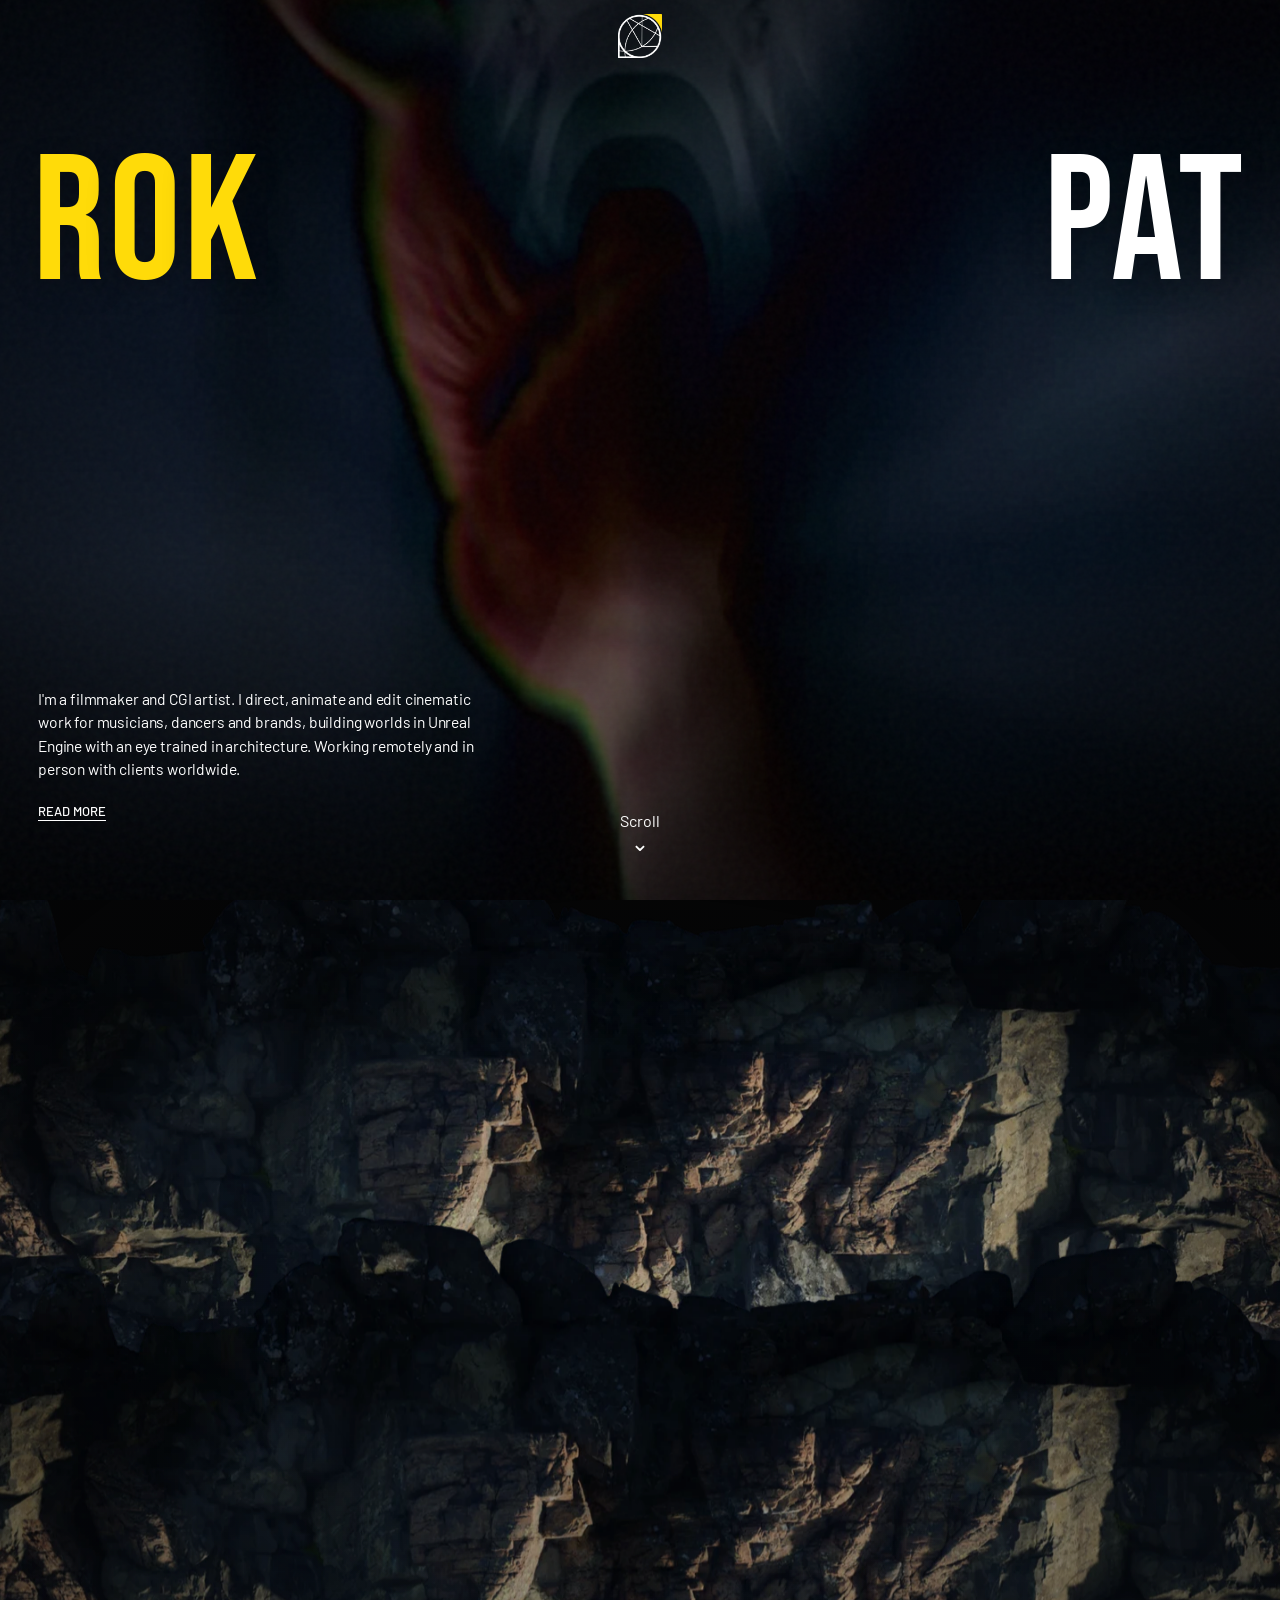
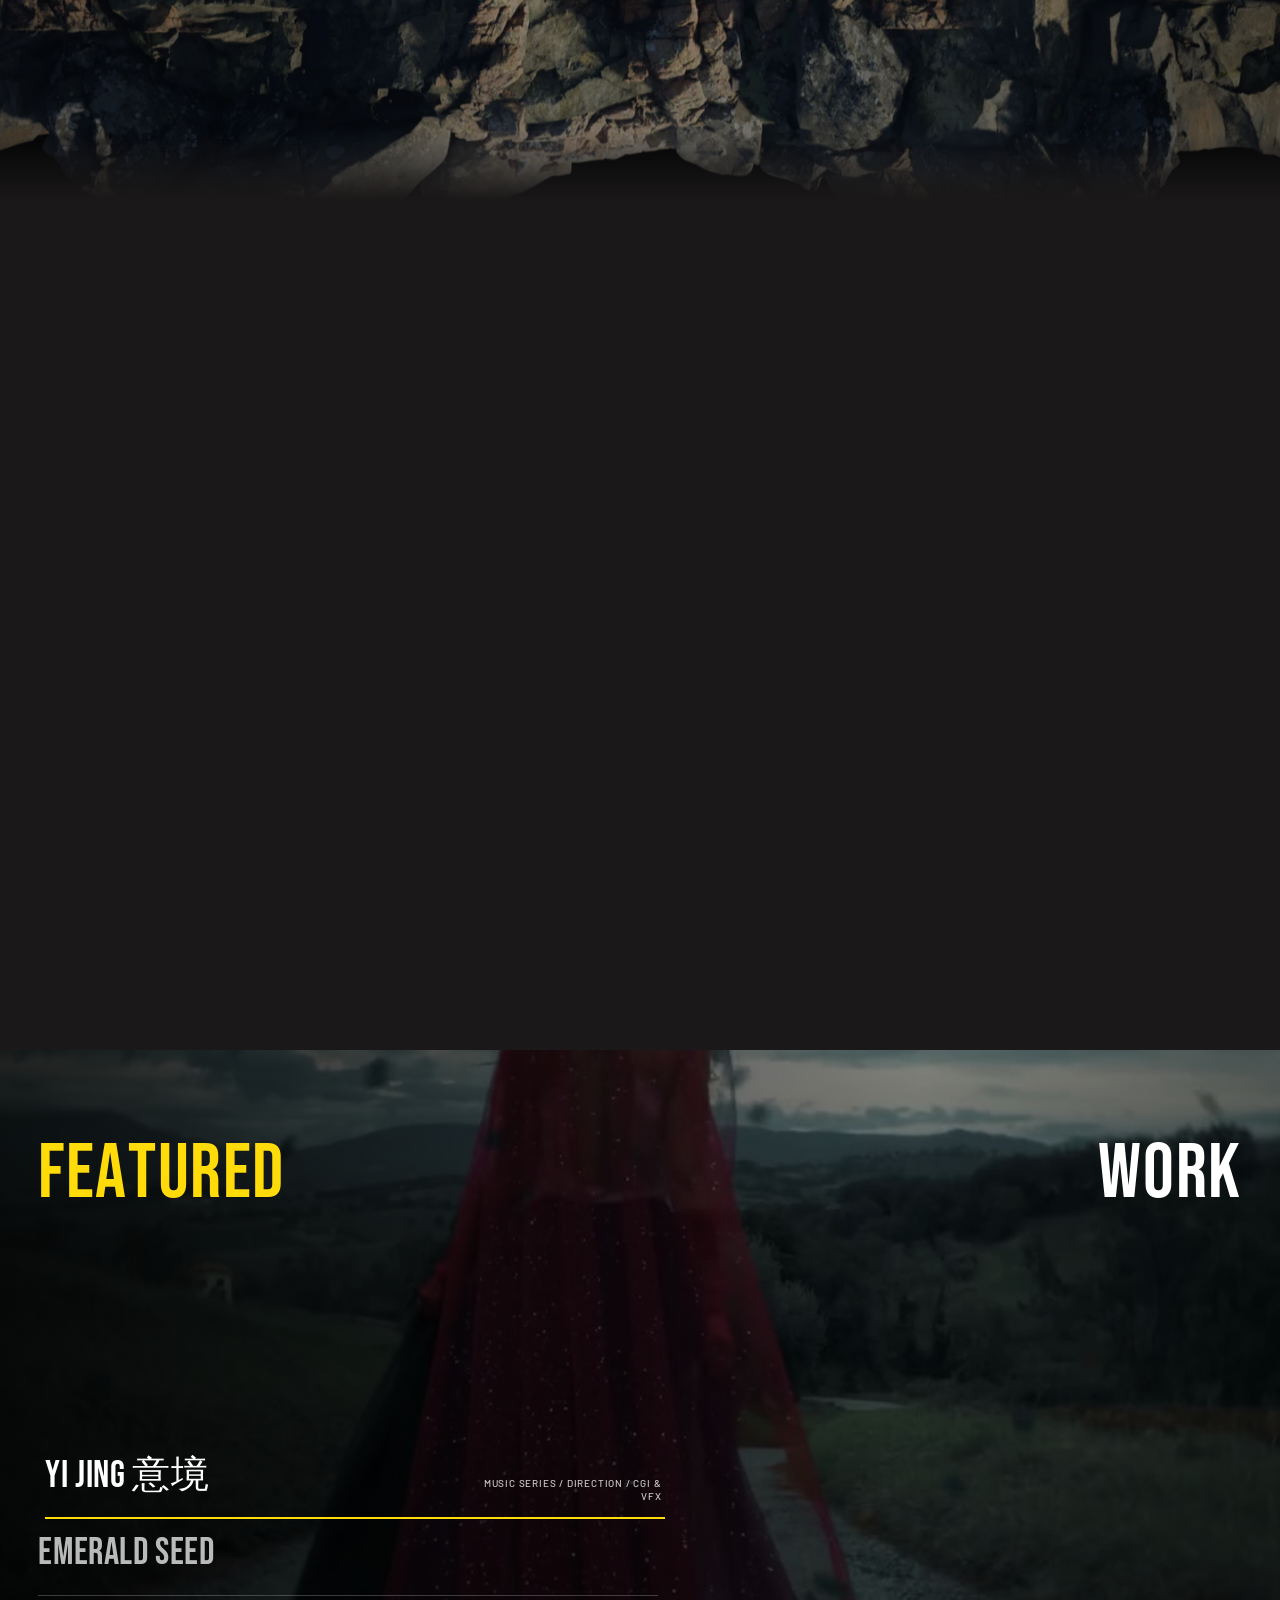
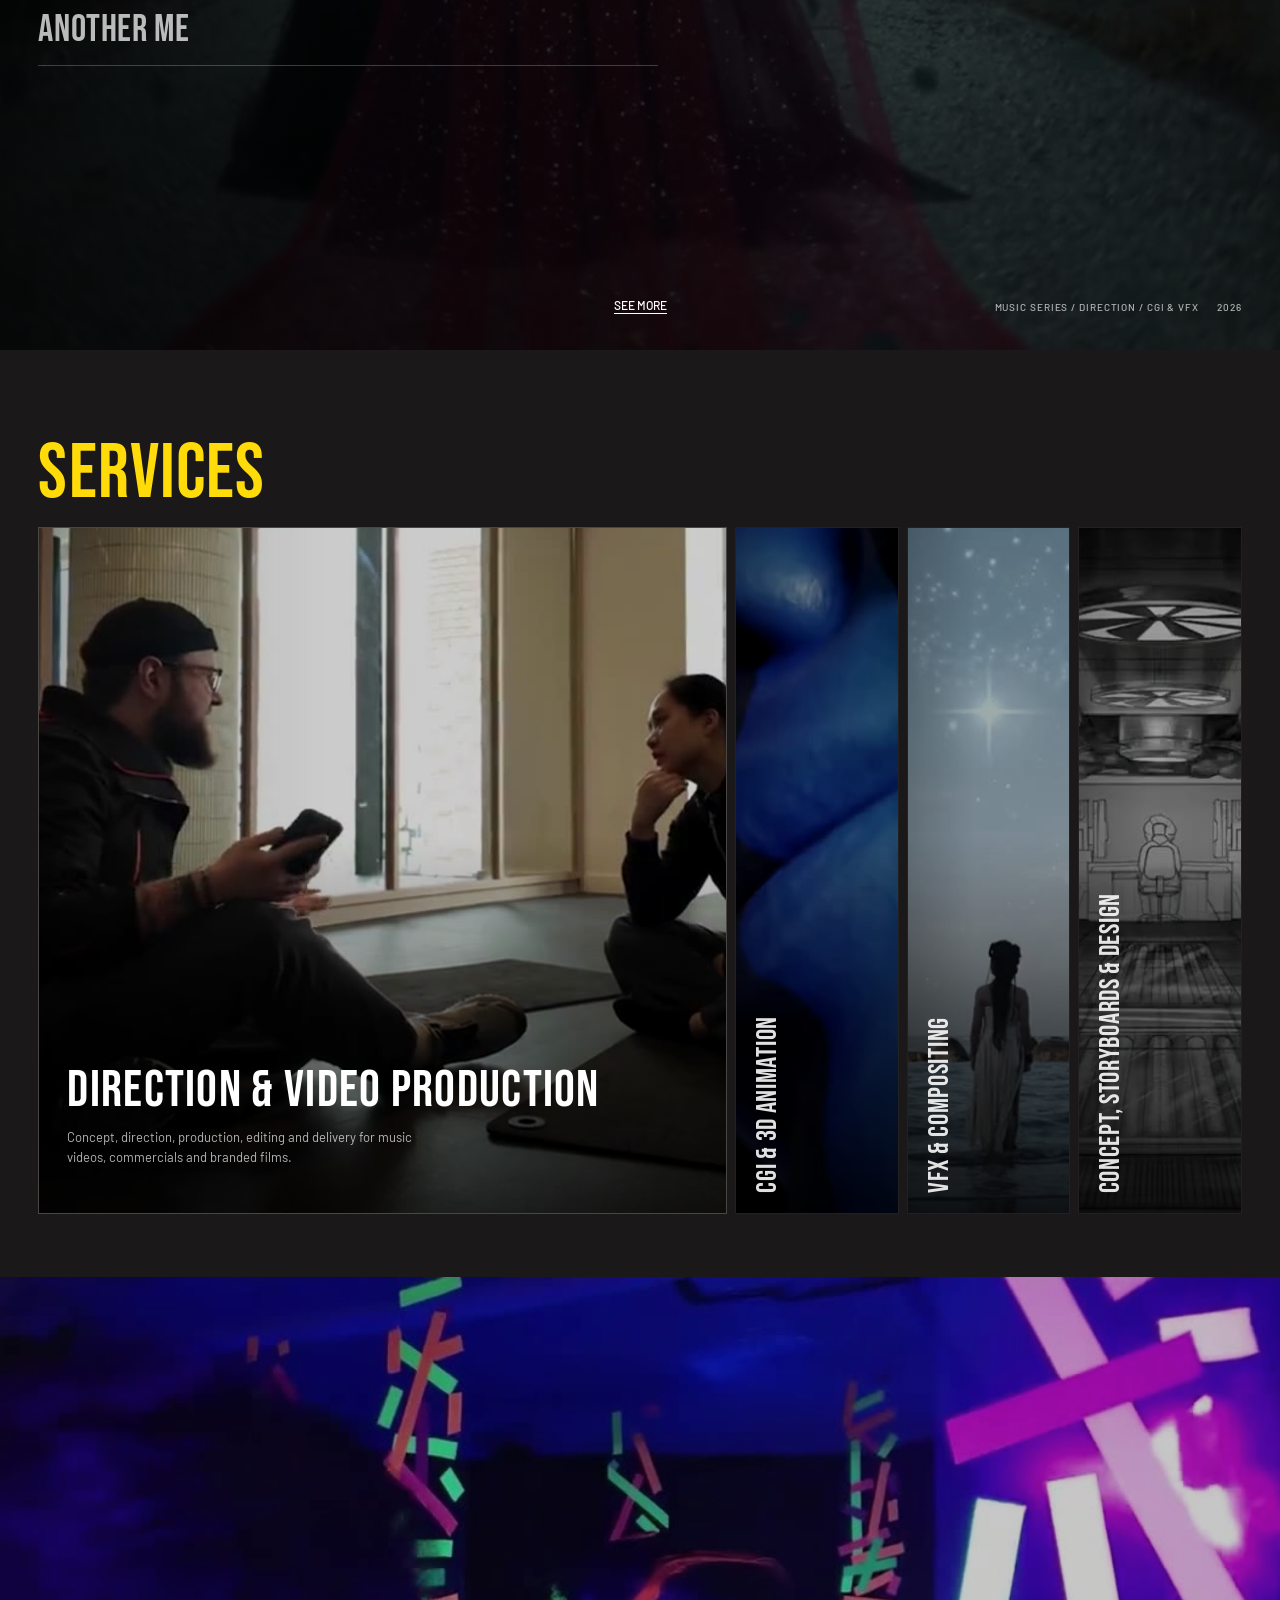
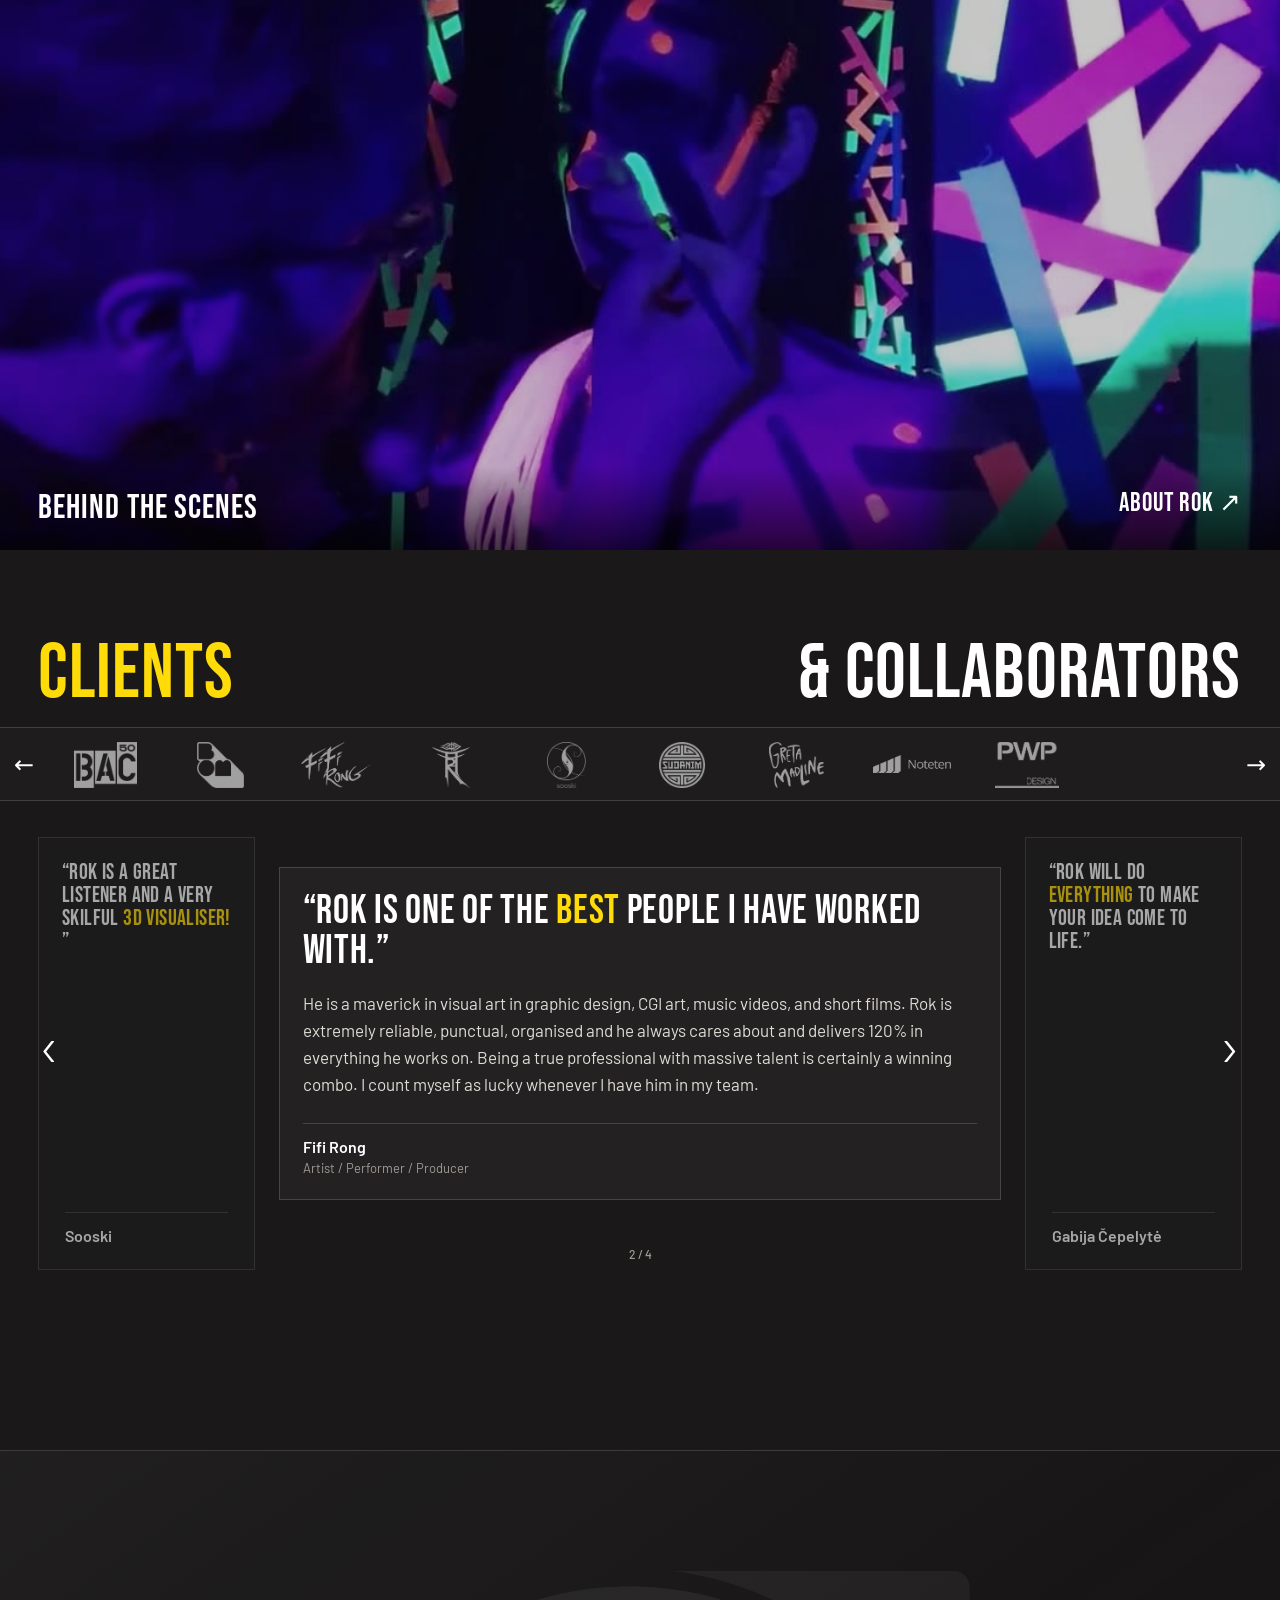
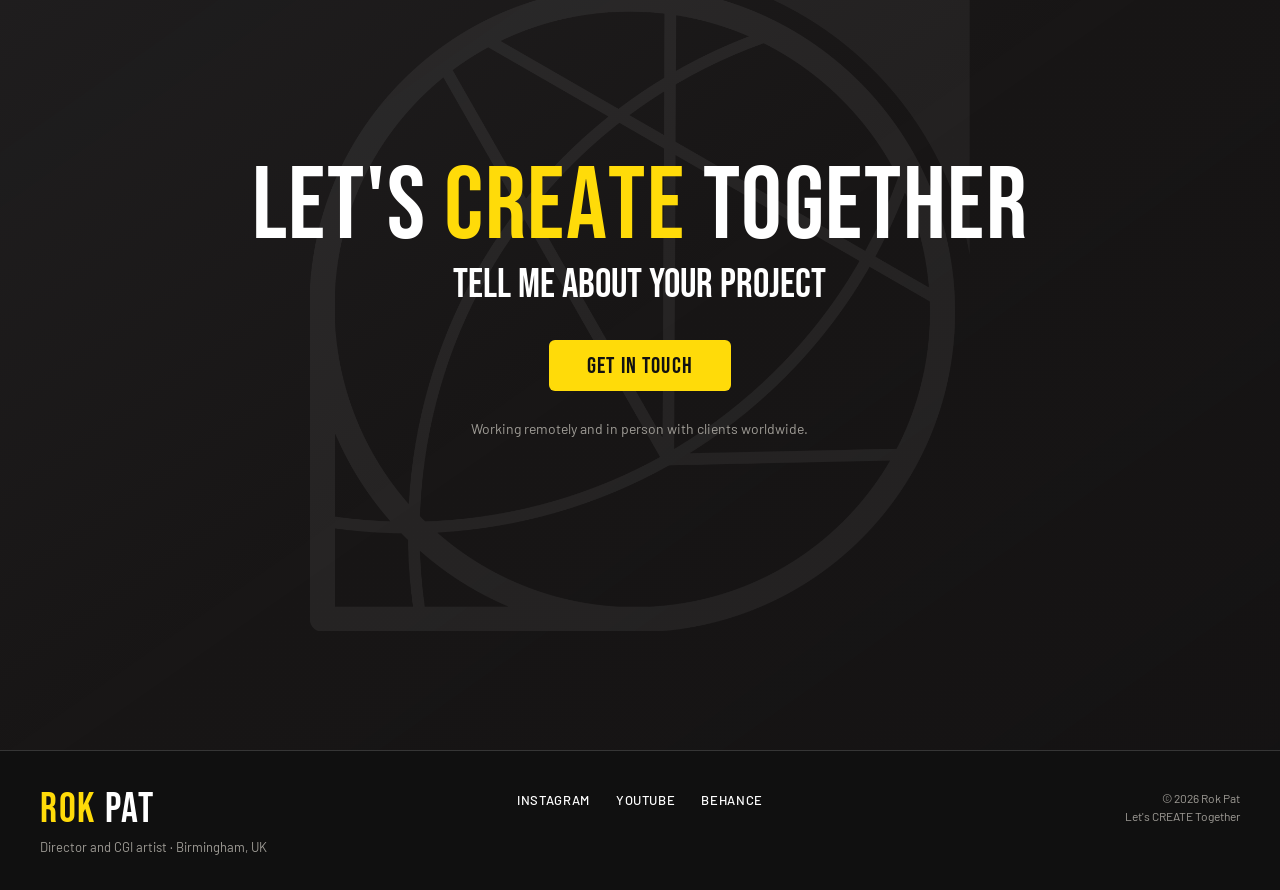
==== commit 66f82ea2: "Give the cave passage more scroll distance" ====
--- a/index.html
+++ b/index.html
@@ -23,7 +23,7 @@
   <link rel="stylesheet" href="style.css" />
   <link rel="stylesheet" href="home.css?v=20261108-cave" />
   <link rel="stylesheet" href="services.css?v=20261107-revisions" />
-  <link rel="stylesheet" href="desktop.css?v=20261108-cave" />
+  <link rel="stylesheet" href="desktop.css?v=20261108-cave-longer" />
 </head>
 <body class="home-page">
   <header class="site-header home-header">
--- a/desktop.css
+++ b/desktop.css
@@ -96,7 +96,7 @@
   .home-page:has(.cave-bridge.is-parallax):not(.modal-open,.menu-open){overflow-x:clip}
   .home-page .cave-bridge.is-parallax{
     z-index:1;
-    height:184dvh;
+    height:202dvh;
     overflow:visible;
     background:transparent;
     pointer-events:none;
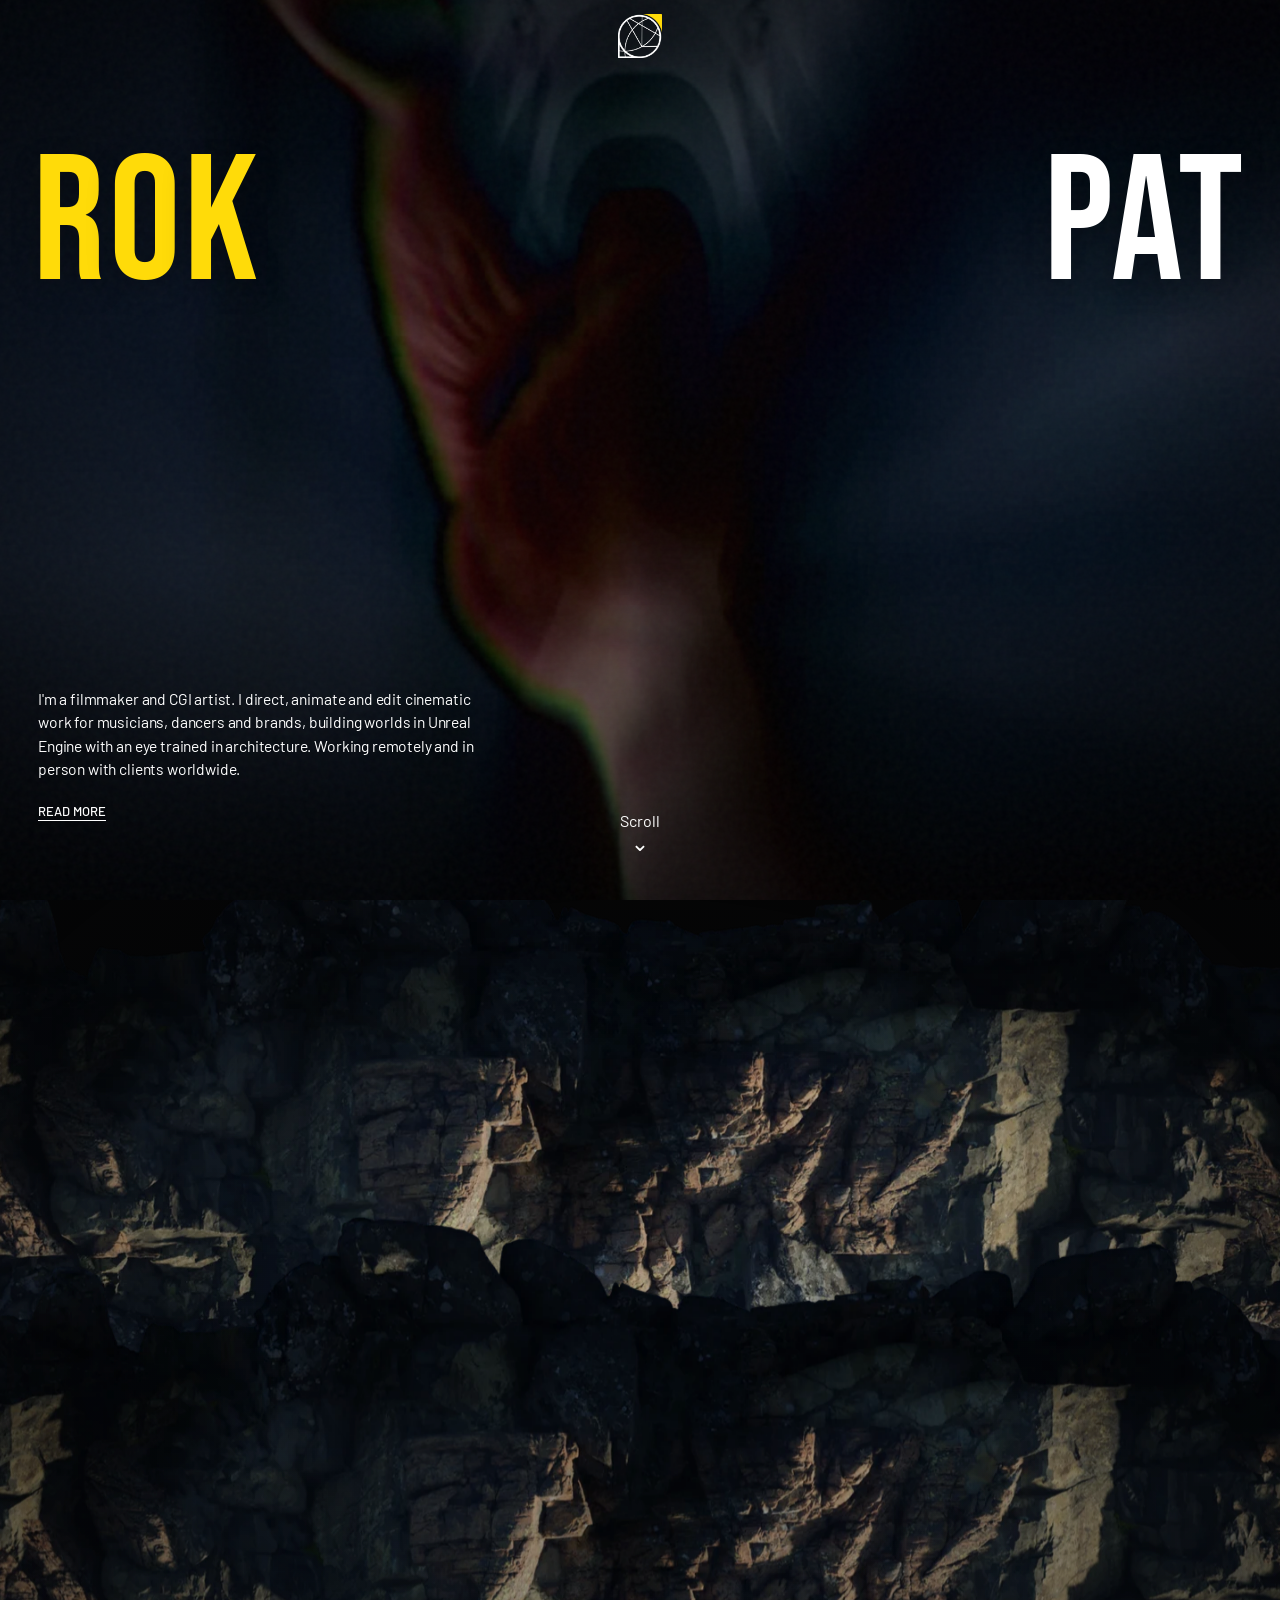
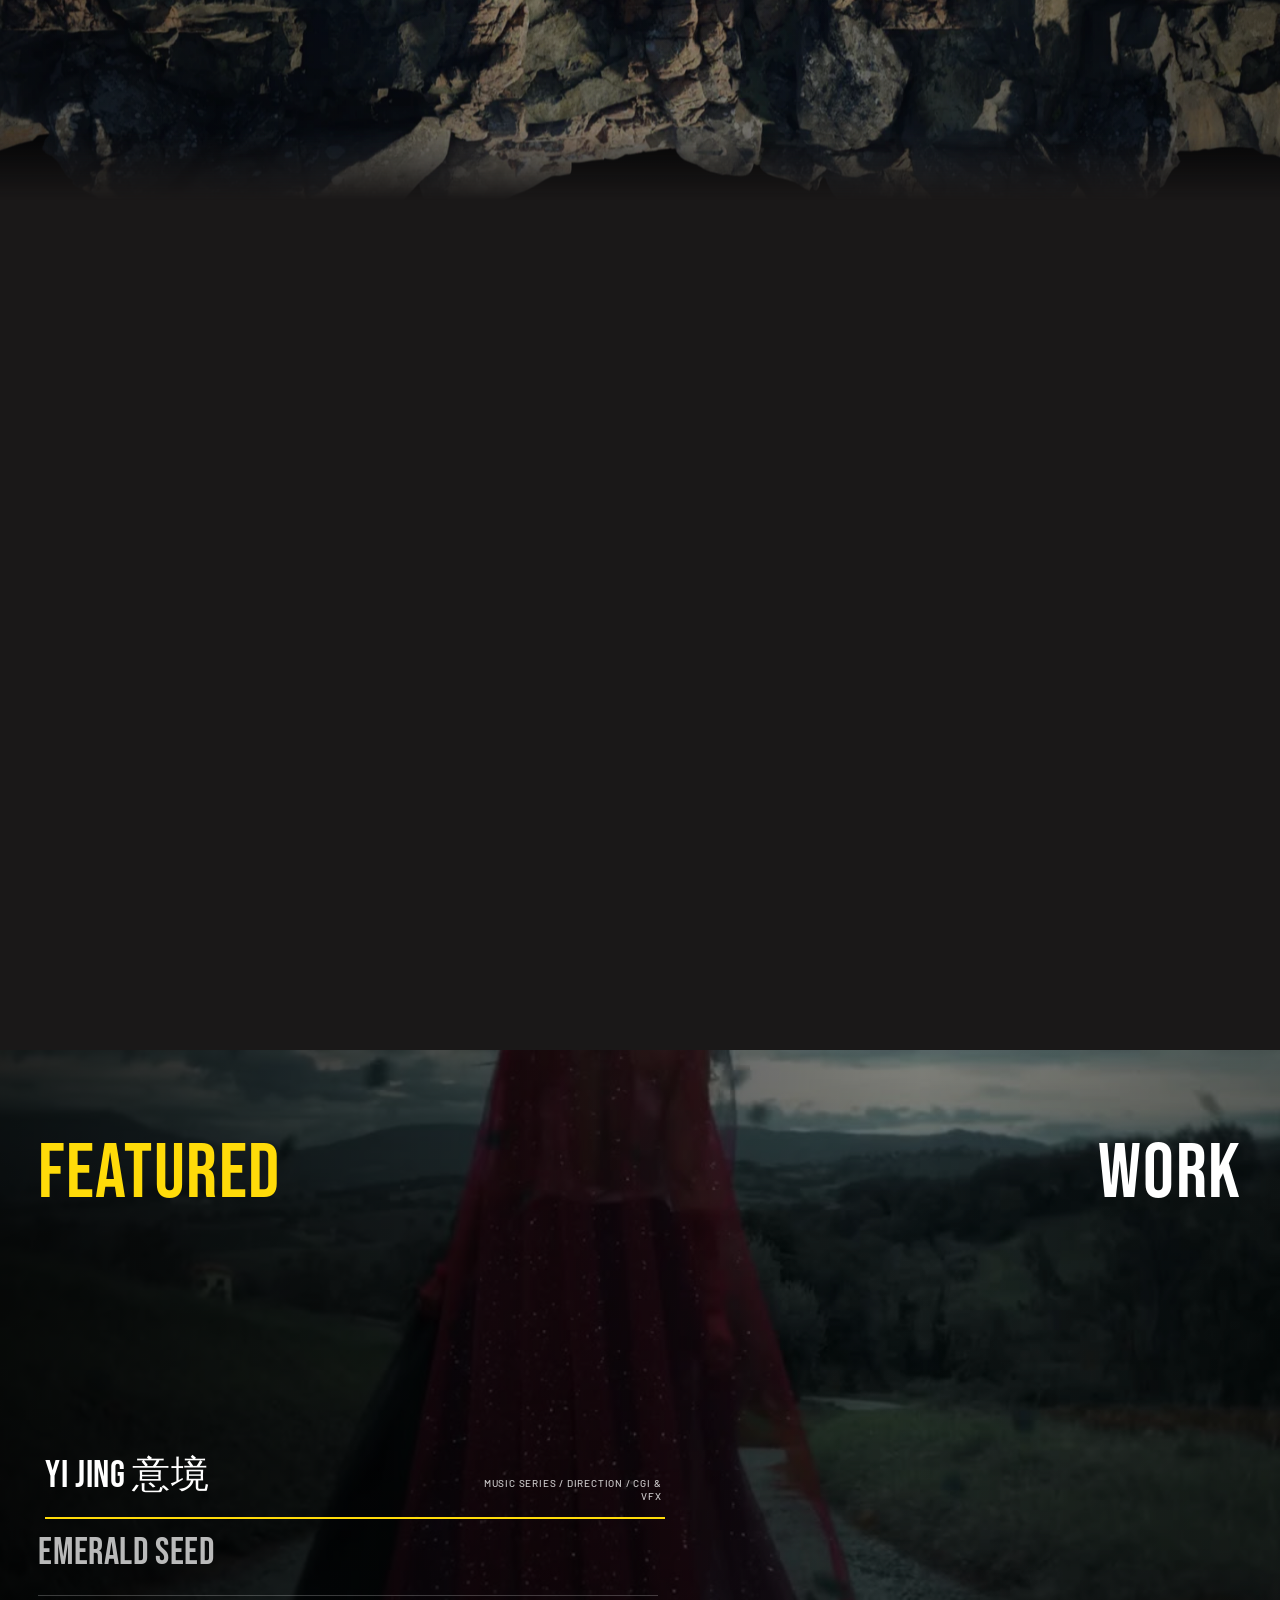
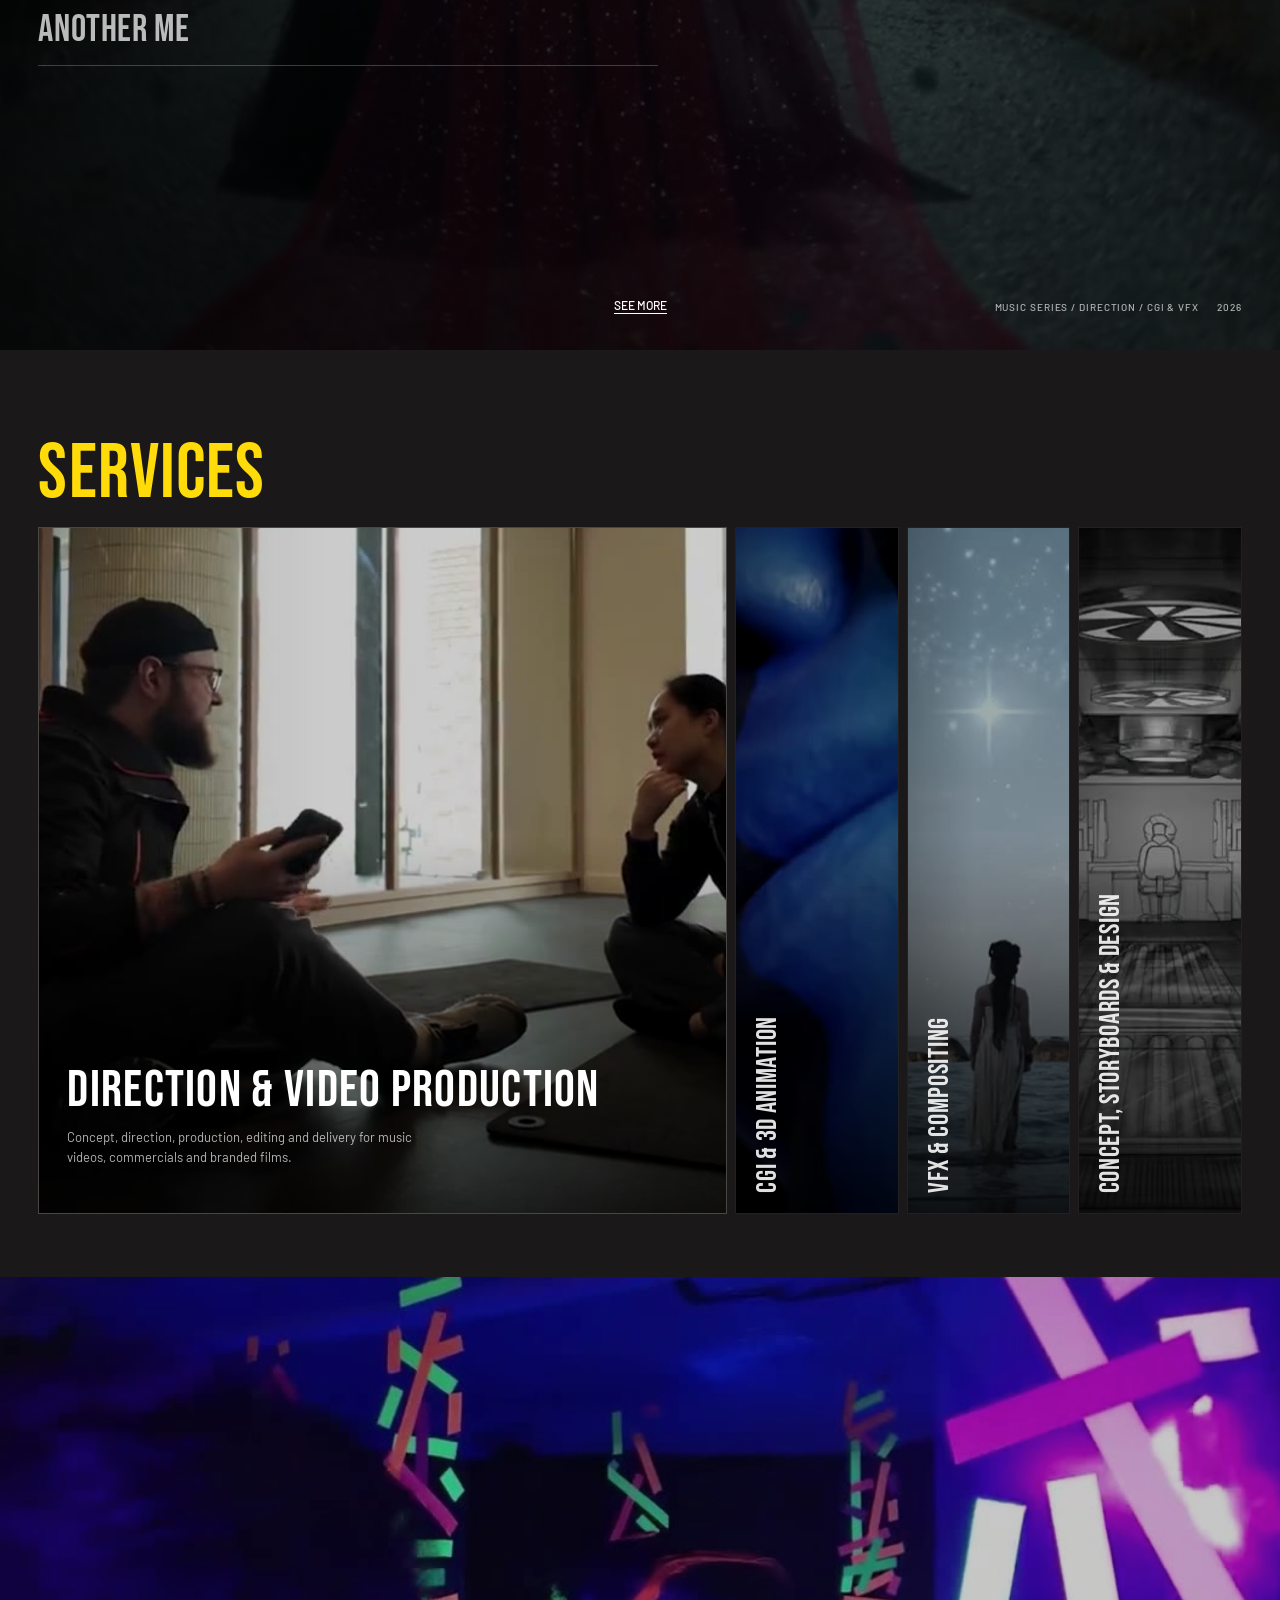
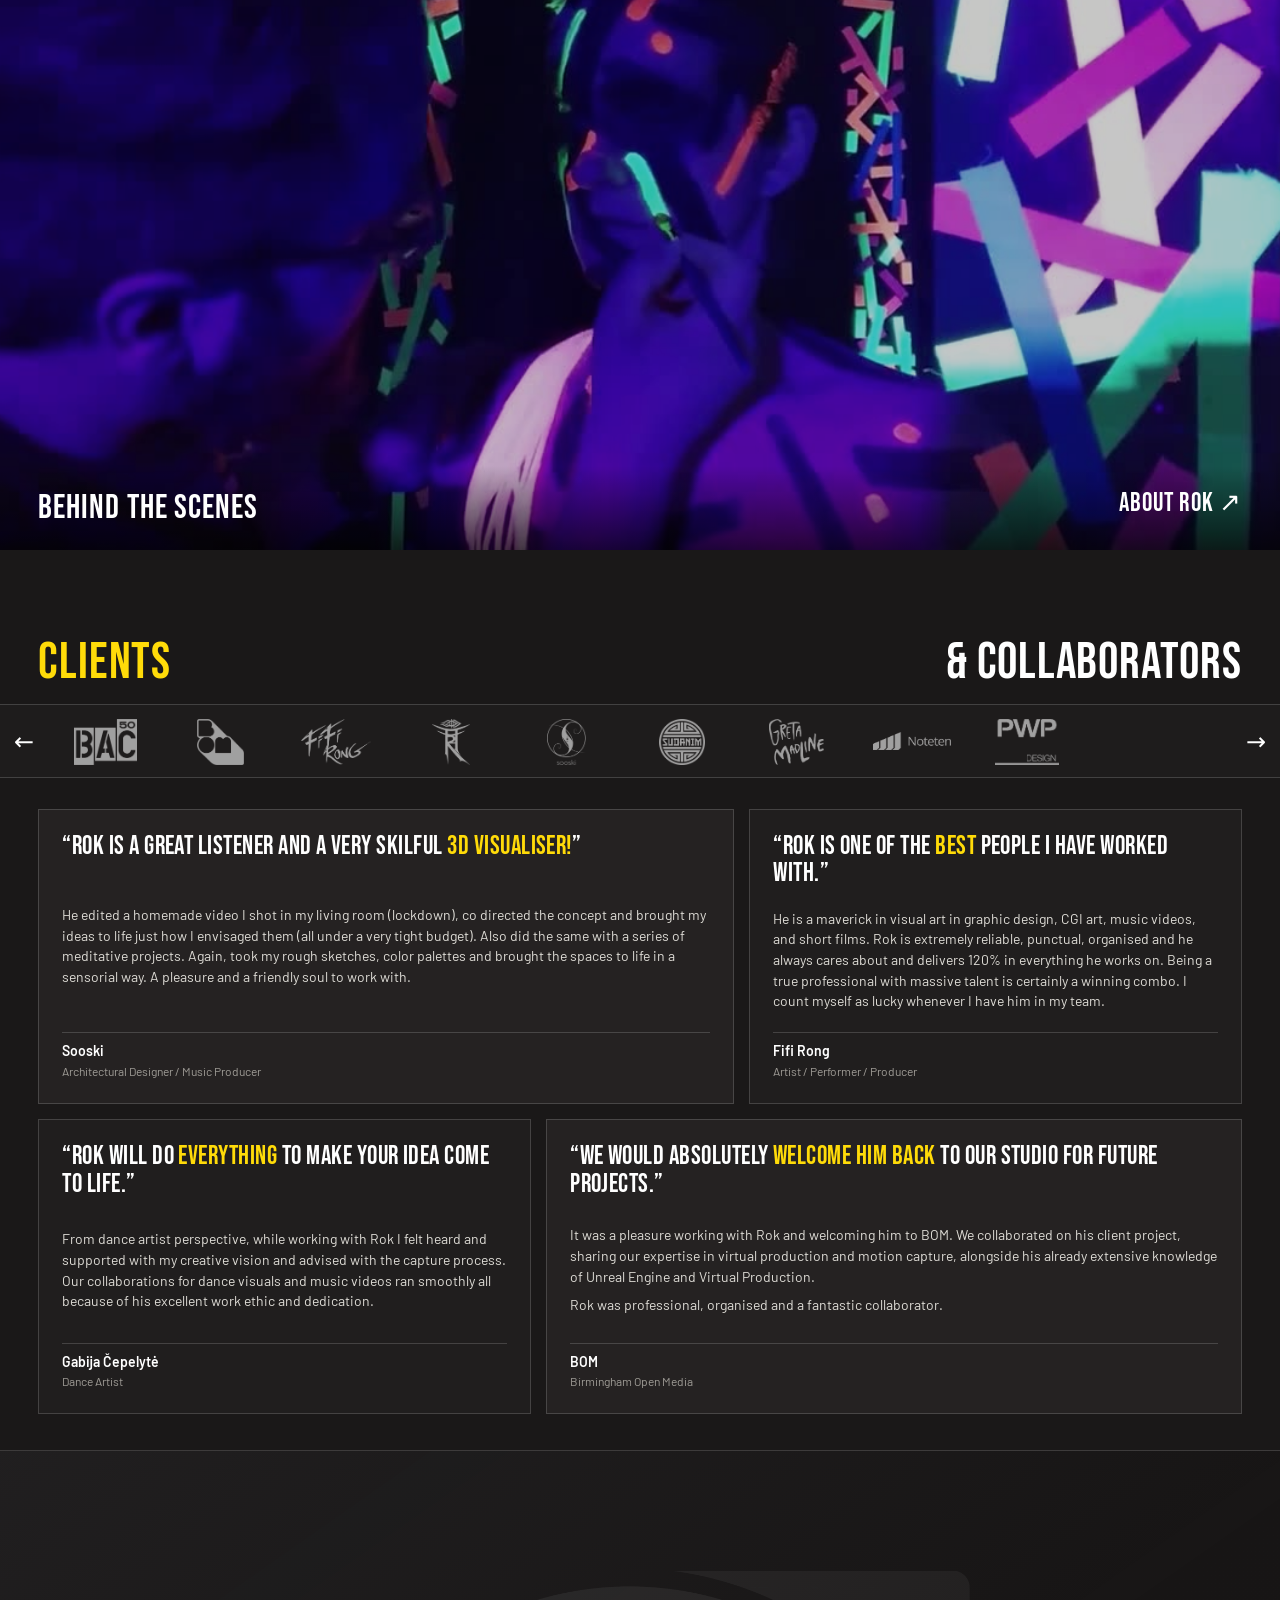
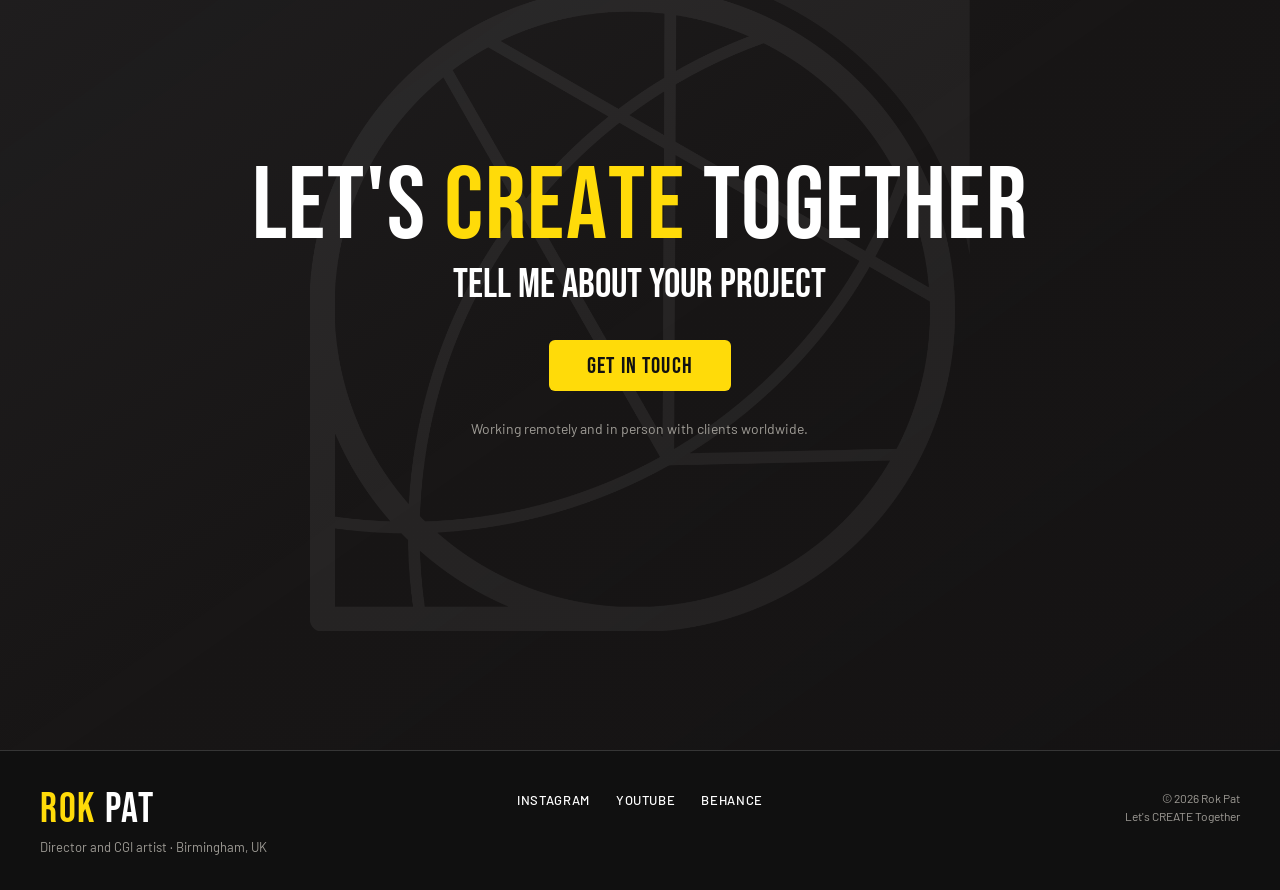
==== commit 1cd5b735: "Show all four desktop testimonials in a mosaic" ====
--- a/index.html
+++ b/index.html
@@ -21,9 +21,9 @@
   <link rel="preconnect" href="https://fonts.gstatic.com" crossorigin>
   <link href="https://fonts.googleapis.com/css2?family=Bebas+Neue&family=Barlow:wght@400;500;600&display=swap" rel="stylesheet">
   <link rel="stylesheet" href="style.css" />
-  <link rel="stylesheet" href="home.css?v=20261108-cave" />
+  <link rel="stylesheet" href="home.css?v=20261108-mosaic" />
   <link rel="stylesheet" href="services.css?v=20261107-revisions" />
-  <link rel="stylesheet" href="desktop.css?v=20261108-cave-longer" />
+  <link rel="stylesheet" href="desktop.css?v=20261108-mosaic" />
 </head>
 <body class="home-page">
   <header class="site-header home-header">
@@ -229,7 +229,7 @@
       <div class="testimonial-carousel shell reveal" id="testimonials" aria-live="polite">
         <button class="testimonial-arrow testimonial-prev" type="button" aria-label="Previous testimonial">‹</button>
         <div class="testimonial-stage">
-          <article class="testimonial-card is-left">
+          <article class="testimonial-card">
             <h3>“Rok is a great listener and a very skilful <em>3D visualiser!</em>”</h3>
             <div class="testimonial-full">
               <p>He edited a homemade video I shot in my living room (lockdown), co directed the concept and brought my ideas to life just how I envisaged them (all under a very tight budget). Also did the same with a series of meditative projects. Again, took my rough sketches, color palettes and brought the spaces to life in a sensorial way. A pleasure and a friendly soul to work with.</p>
@@ -245,7 +245,7 @@
             <footer><strong>Fifi Rong</strong><span>Artist / Performer / Producer</span></footer>
           </article>
 
-          <article class="testimonial-card is-right">
+          <article class="testimonial-card">
             <h3>“Rok will do <em>everything</em> to make your idea come to life.”</h3>
             <div class="testimonial-full">
               <p>From dance artist perspective, while working with Rok I felt heard and supported with my creative vision and advised with the capture process. Our collaborations for dance visuals and music videos ran smoothly all because of his excellent work ethic and dedication.</p>
@@ -253,7 +253,7 @@
             <footer><strong>Gabija Čepelytė</strong><span>Dance Artist</span></footer>
           </article>
 
-          <article class="testimonial-card is-hidden">
+          <article class="testimonial-card">
             <h3>“We would absolutely <em>welcome him back</em> to our studio for future projects.”</h3>
             <div class="testimonial-full">
               <p>It was a pleasure working with Rok and welcoming him to BOM. We collaborated on his client project, sharing our expertise in virtual production and motion capture, alongside his already extensive knowledge of Unreal Engine and Virtual Production.</p>
@@ -303,7 +303,7 @@
   </dialog>
 
   <script src="site.js?v=20261107-desktop"></script>
-  <script src="home.js?v=20261108-cave"></script>
+  <script src="home.js?v=20261108-mosaic"></script>
   <script src="photo-trail.js?v=20261107-portfolio"></script>
   <script src="services.js?v=20261011-review"></script>
 </body>
--- a/home.css
+++ b/home.css
@@ -391,29 +391,14 @@
 .logo-track a:hover{opacity:1;transform:translateY(-2px);background:rgba(255,219,9,.05)}
 .logo-track img{max-width:100%;max-height:46px;object-fit:contain;filter:grayscale(1) brightness(1.6)}
 
-.testimonial-carousel{
-  position:relative;
-  padding-top:56px;
-  min-height:520px;
-}
-.testimonial-stage{position:relative;height:430px}
+.testimonial-carousel{position:relative}
 .testimonial-card{
-  position:absolute;
-  top:0;
-  height:100%;
-  padding:26px;
   border:1px solid var(--brand-line);
-  background:#1e1d1d;
-  overflow:hidden;
-  transition:left .5s var(--ease),width .5s var(--ease),opacity .35s ease,background .35s ease;
-}
-.testimonial-card.is-center{left:20%;width:60%;opacity:1;background:#232121}
-.testimonial-card.is-left{left:0;width:18%;opacity:.62}
-.testimonial-card.is-right{left:82%;width:18%;opacity:.62}
-.testimonial-card.is-hidden{left:82%;width:18%;opacity:0;pointer-events:none}
+  background:#232121;
+}
 .testimonial-card h3{
   margin:0;
-  font:400 clamp(26px,3.1vw,50px)/1.03 var(--bebas);
+  font:400 clamp(21px,min(2.05vw,3.65dvh),34px)/1.06 var(--bebas);
   letter-spacing:.018em;
 }
 .testimonial-card h3 em{font-style:normal;color:var(--brand-yellow)}
@@ -438,9 +423,6 @@
   color:var(--brand-muted);
   font:400 13px/1.3 var(--barlow);
 }
-.testimonial-card:not(.is-center) .testimonial-full{display:none}
-.testimonial-card:not(.is-center) h3{font-size:clamp(20px,1.8vw,27px)}
-.testimonial-card:not(.is-center) footer span{display:none}
 .testimonial-arrow{
   position:absolute;z-index:5;top:52%;
   transform:translateY(-50%);
@@ -550,9 +532,6 @@
   .hero-reel{right:19%}
   .featured-list{width:min(600px,64vw)}
   .about-home{grid-template-columns:1fr 1fr}
-  .testimonial-card.is-center{left:15%;width:70%}
-  .testimonial-card.is-left{width:13%}
-  .testimonial-card.is-right{left:87%;width:13%}
 }
 
 @media (max-width:767px){
@@ -613,21 +592,15 @@
   .logo-ribbon{grid-template-columns:40px minmax(0,1fr) 40px}
   .logo-track a{flex-basis:104px;height:66px;padding:10px 13px}
 
-  .testimonial-carousel{padding-top:36px;min-height:0}
-  .testimonial-stage{height:auto}
+  .testimonial-carousel{padding-top:36px}
   .testimonial-card{
-    position:relative!important;
-    left:auto!important;
-    width:100%!important;
-    height:auto;
+    position:relative;
     min-height:440px;
     display:none;
-    opacity:1!important;
     padding:22px 20px 100px;
   }
   .testimonial-card.is-center{display:block}
-  .testimonial-card h3,
-  .testimonial-card:not(.is-center) h3{font-size:clamp(30px,9vw,44px)}
+  .testimonial-card h3{font-size:clamp(30px,9vw,44px)}
   .testimonial-full{font-size:15px}
   .testimonial-card footer{left:20px;right:20px;bottom:18px}
   .testimonial-arrow{top:auto;bottom:-54px;transform:none;font-size:46px}
--- a/desktop.css
+++ b/desktop.css
@@ -168,7 +168,7 @@
     padding:var(--scene-top) var(--scene-gutter) var(--scene-bottom);
   }
   .home-page .featured-heading,.home-page .featured-more,.home-page .featured-meta{position:static}
-  .home-page .featured-heading,.home-page .brand-section-title h2,.home-page .clients-title h2{
+  .home-page .featured-heading,.home-page .brand-section-title h2{
     font-size:clamp(53px,min(6vw,10dvh),118px);
   }
   .featured-heading{grid-area:title}
@@ -186,37 +186,77 @@
   .home-page .services .service-panels{height:auto;min-height:0}
   .home-page .bts-reel{margin-top:0;border-top:clamp(16px,3dvh,44px) solid var(--brand-bg)}
   .home-page .clients-testimonials{
+    display:grid;
+    grid-template-rows:auto auto 1fr;
     min-height:100dvh;
     padding-top:var(--scene-top);
     padding-bottom:var(--scene-bottom);
   }
   .home-page .clients-testimonials .shell{width:calc(100% - 2 * var(--scene-gutter))}
-  .home-page .clients-title h2{margin-bottom:clamp(10px,2dvh,30px)}
+  .home-page .clients-title h2{
+    margin-bottom:clamp(10px,2dvh,30px);
+    font-size:clamp(33px,min(4vw,6.5dvh),86px);
+  }
   .home-page .logo-track a{flex-basis:clamp(108px,9vw,144px);height:clamp(53px,8dvh,80px)}
   .logo-window.is-looping{scroll-snap-type:none;scroll-behavior:auto}
   .logo-window.is-looping .logo-track{min-width:0;justify-content:flex-start}
-  .home-page .testimonial-carousel{min-height:0;padding-top:clamp(14px,4dvh,54px)}
-  .home-page .testimonial-stage{height:auto}
-  .home-page .testimonial-card{padding:clamp(14px,2.5dvh,26px)}
-  .home-page .testimonial-card.is-center{
-    position:relative;
+  .home-page .testimonial-carousel{display:flex;padding-top:clamp(14px,3.4dvh,44px)}
+  .home-page .testimonial-stage{
+    flex:1;
+    display:grid;
+    min-height:0;
+    padding:0;
+    grid-template-columns:repeat(12,minmax(0,1fr));
+    grid-template-rows:1fr 1fr;
+    gap:clamp(8px,1.2vw,20px);
+  }
+  .home-page .testimonial-card{
+    grid-column:span 5;
     display:flex;
     flex-direction:column;
-    height:auto;
-    min-height:clamp(200px,37dvh,440px);
-  }
-  .home-page .testimonial-card h3{font-size:clamp(27px,min(3.1vw,5dvh),50px)}
-  .home-page .testimonial-card:not(.is-center) h3{font-size:clamp(18px,1.75vw,27px)}
-  .home-page .testimonial-full{margin-top:clamp(8px,2dvh,22px);font-size:clamp(14px,2.1dvh,17px)}
-  .home-page .testimonial-card.is-center footer{position:static;margin-top:auto}
+    gap:clamp(8px,1.6dvh,20px);
+    min-width:0;
+    padding:clamp(14px,2.55dvh,34px);
+    background:#201e1e;
+  }
+  .home-page .testimonial-card:first-child,.home-page .testimonial-card:last-child{
+    grid-column:span 7;
+    background:#252222;
+  }
+  .home-page .testimonial-full{
+    max-width:92ch;
+    margin-block:auto;
+    font-size:clamp(14px,1.5dvh,16px);
+    line-height:1.48;
+  }
+  .home-page .testimonial-full p{margin:0}
+  .home-page .testimonial-full p + p{margin-top:8px}
+  .home-page .testimonial-card footer{position:static;padding-top:clamp(7px,1.1dvh,13px)}
+  .home-page .testimonial-card footer strong{font-size:clamp(14px,1.5dvh,16px)}
+  .home-page .testimonial-card footer span{font-size:12px}
+  .home-page .testimonial-arrow,.home-page .testimonial-count{display:none}
   .home-page .home-cta h2{font-size:clamp(57px,min(8vw,13dvh),112px)}
   .contact-stage{padding-block:clamp(72px,15dvh,180px) clamp(64px,13dvh,160px)}
 }
 
 @media (min-width:768px) and (max-height:700px){
   .home-page .featured-item{padding-block:8px}
-  .home-page .testimonial-card footer{padding-top:7px}
-  .home-page .testimonial-full p{margin-bottom:8px}
+}
+
+@media (min-width:768px) and (max-height:760px){
+  .home-page .testimonial-carousel{padding-top:12px}
+  .home-page .testimonial-stage{grid-template-columns:1.12fr 1.07fr .84fr 1.1fr;grid-template-rows:1fr}
+  .home-page .testimonial-card:nth-child(n){grid-column:auto;padding:clamp(10px,1.8dvh,16px);gap:6px}
+  .home-page .testimonial-card h3{font-size:clamp(18px,2vw,22px)}
+  .home-page .testimonial-full{font-size:clamp(13px,1.4vw,14px);line-height:1.34}
+}
+
+@media (min-width:768px) and (max-width:900px) and (max-height:700px){
+  .home-page .clients-testimonials .shell{width:calc(100% - 32px)}
+  .home-page .testimonial-stage{gap:8px}
+  .home-page .testimonial-card:nth-child(n){padding:8px;gap:6px}
+  .home-page .testimonial-full{line-height:1.3}
+  .home-page .testimonial-card footer span{font-size:11px;margin-top:2px}
 }
 
 @media (prefers-reduced-motion:reduce){
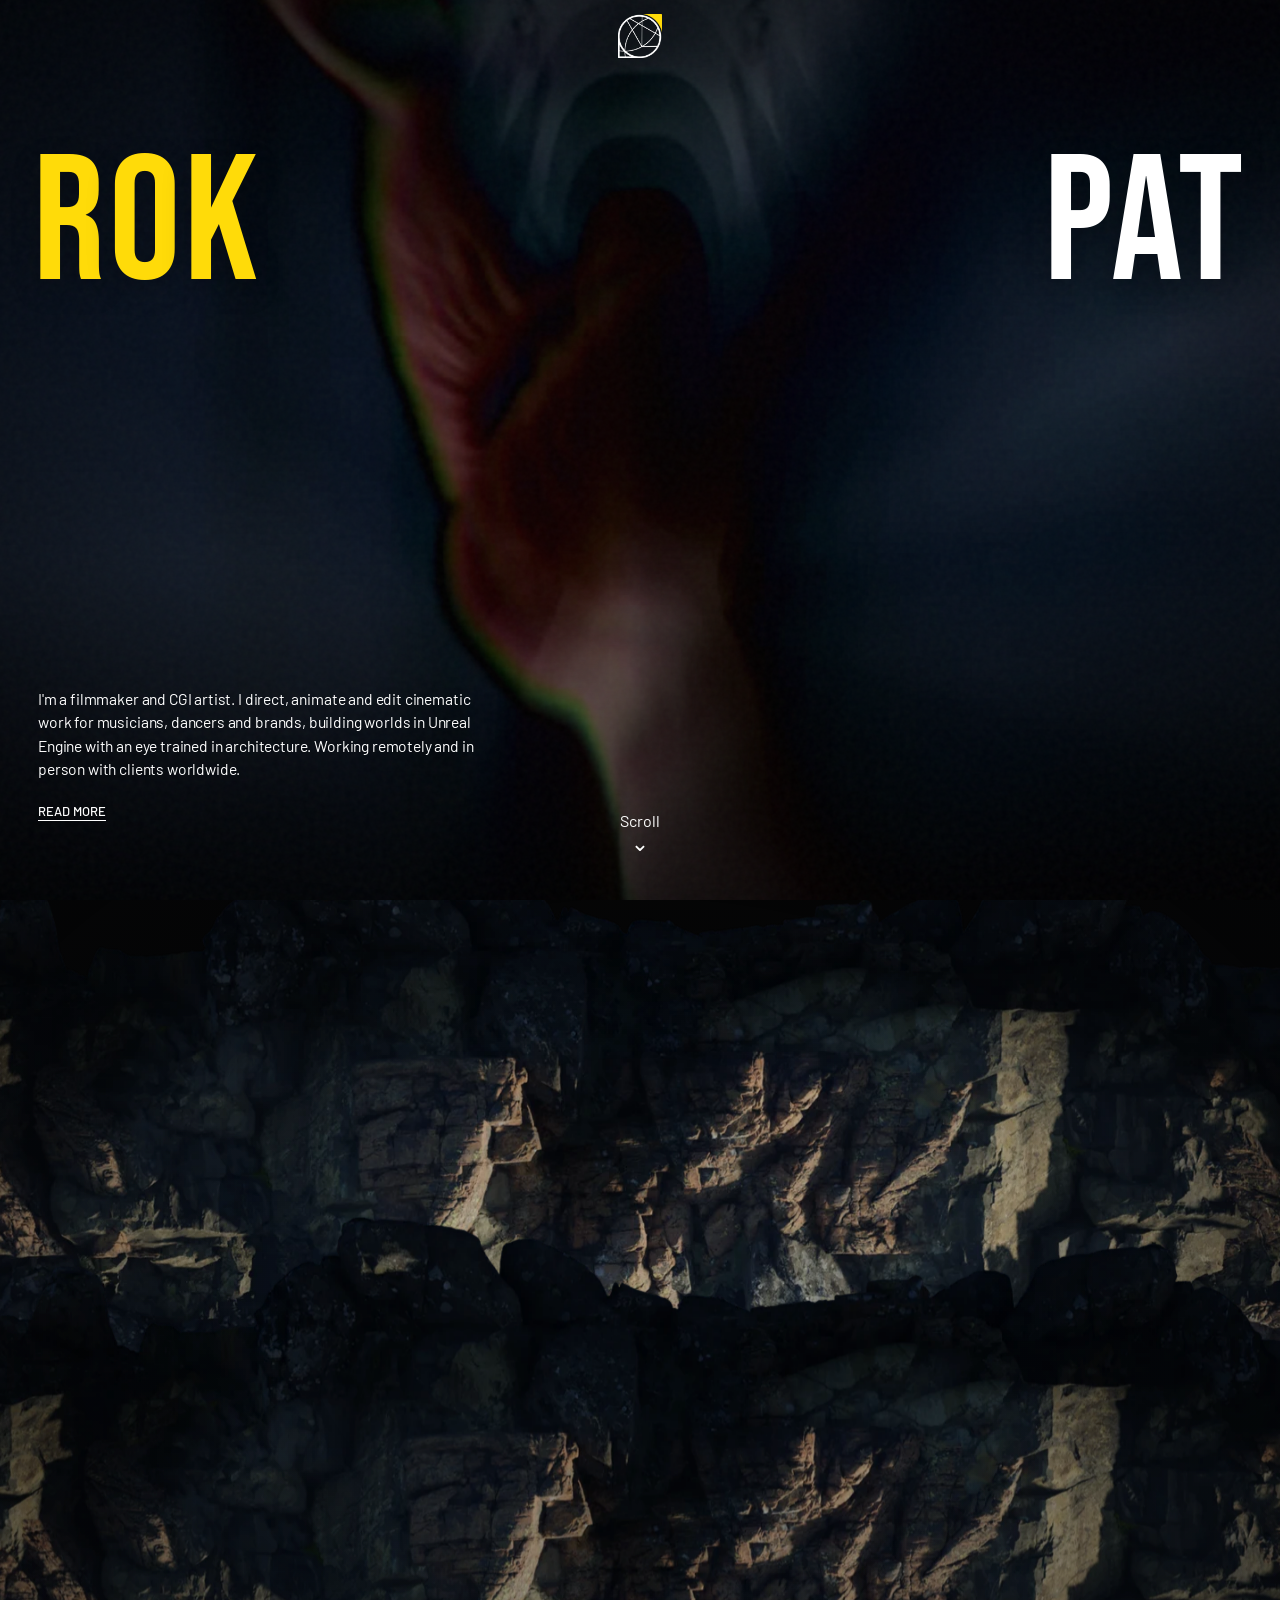
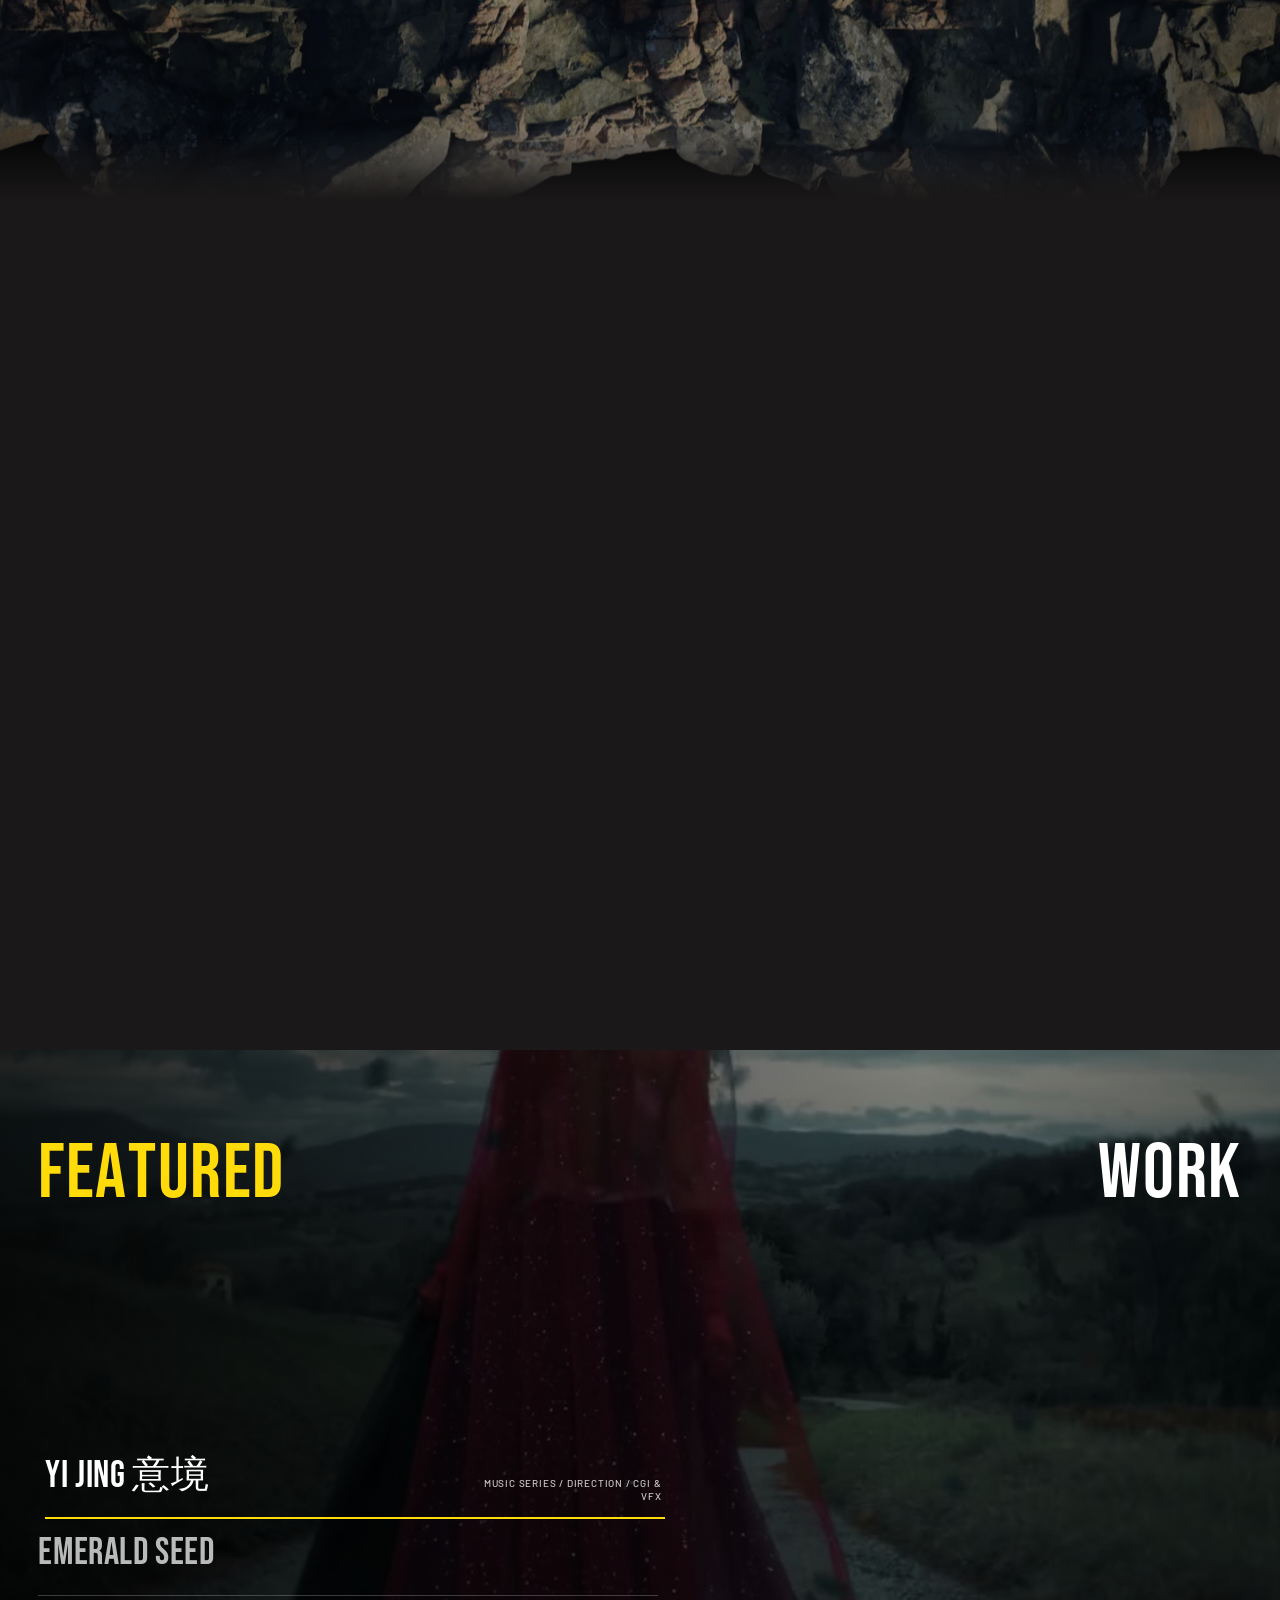
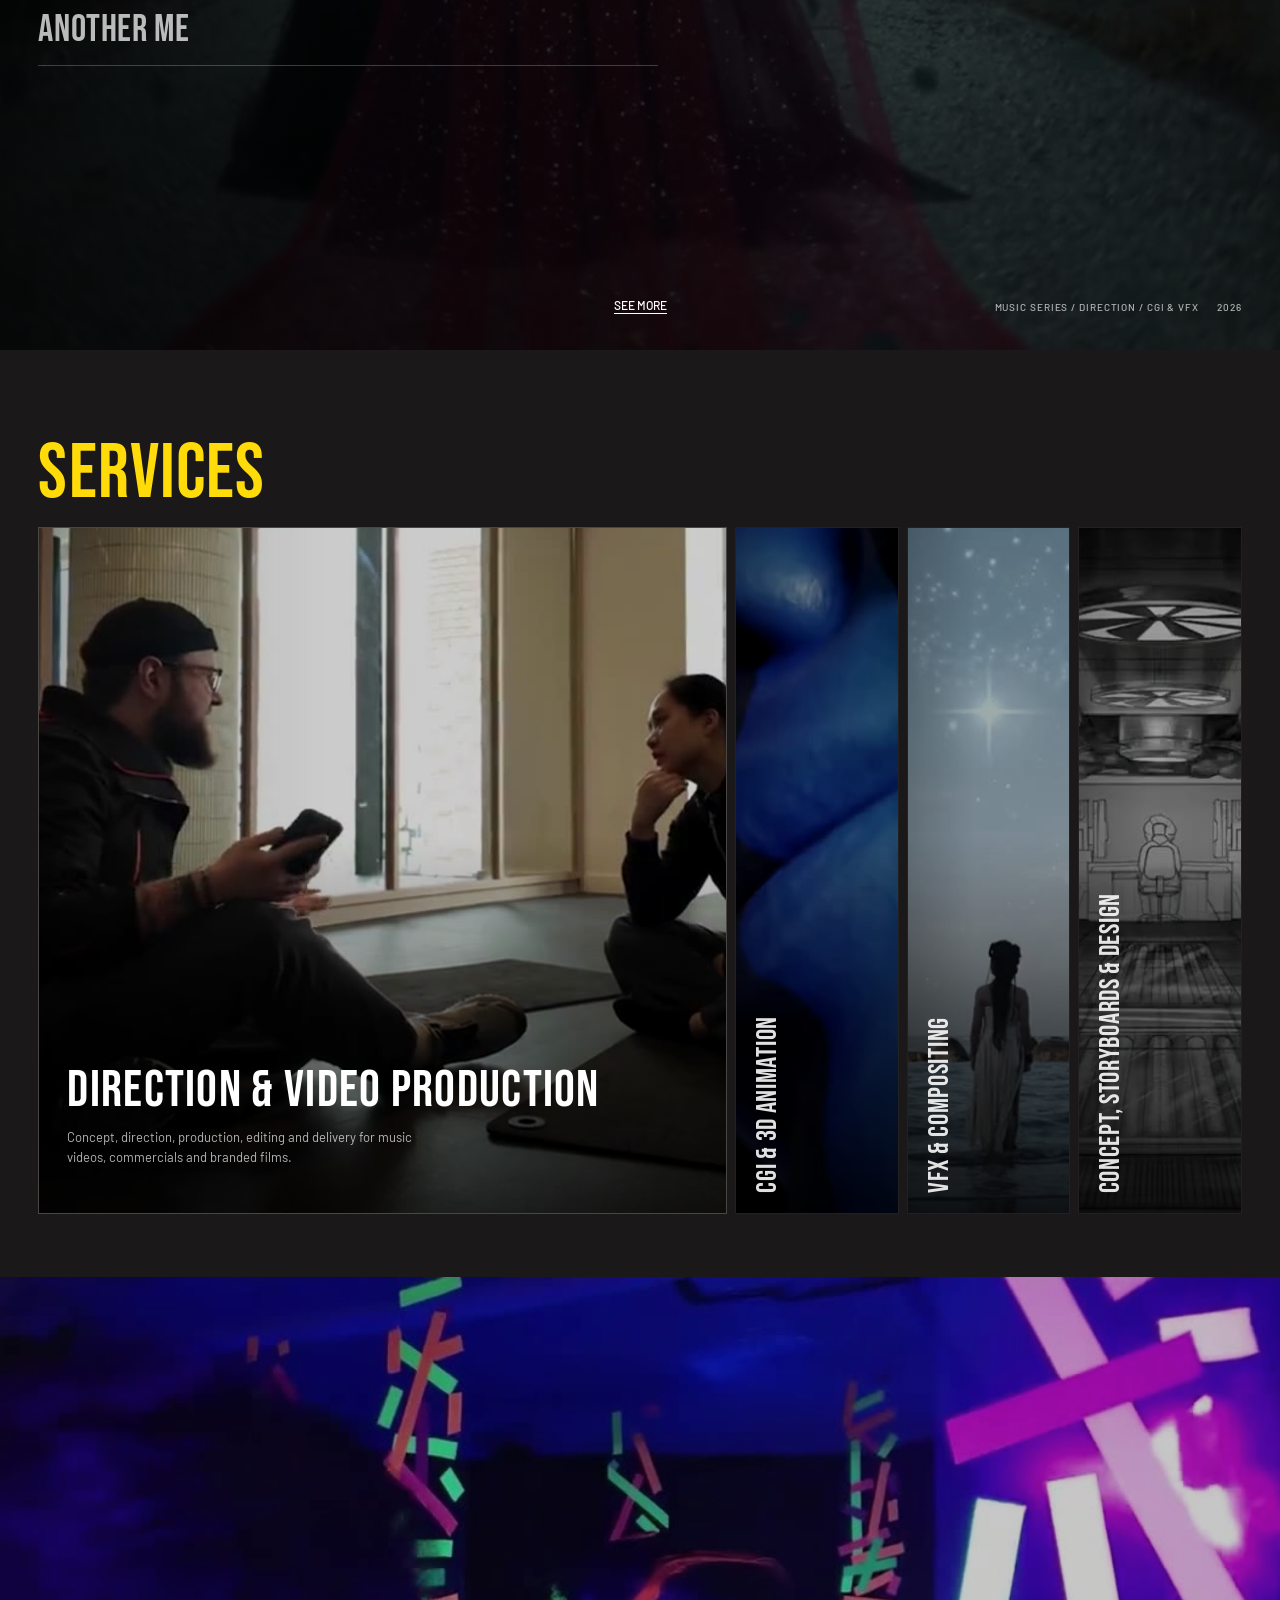
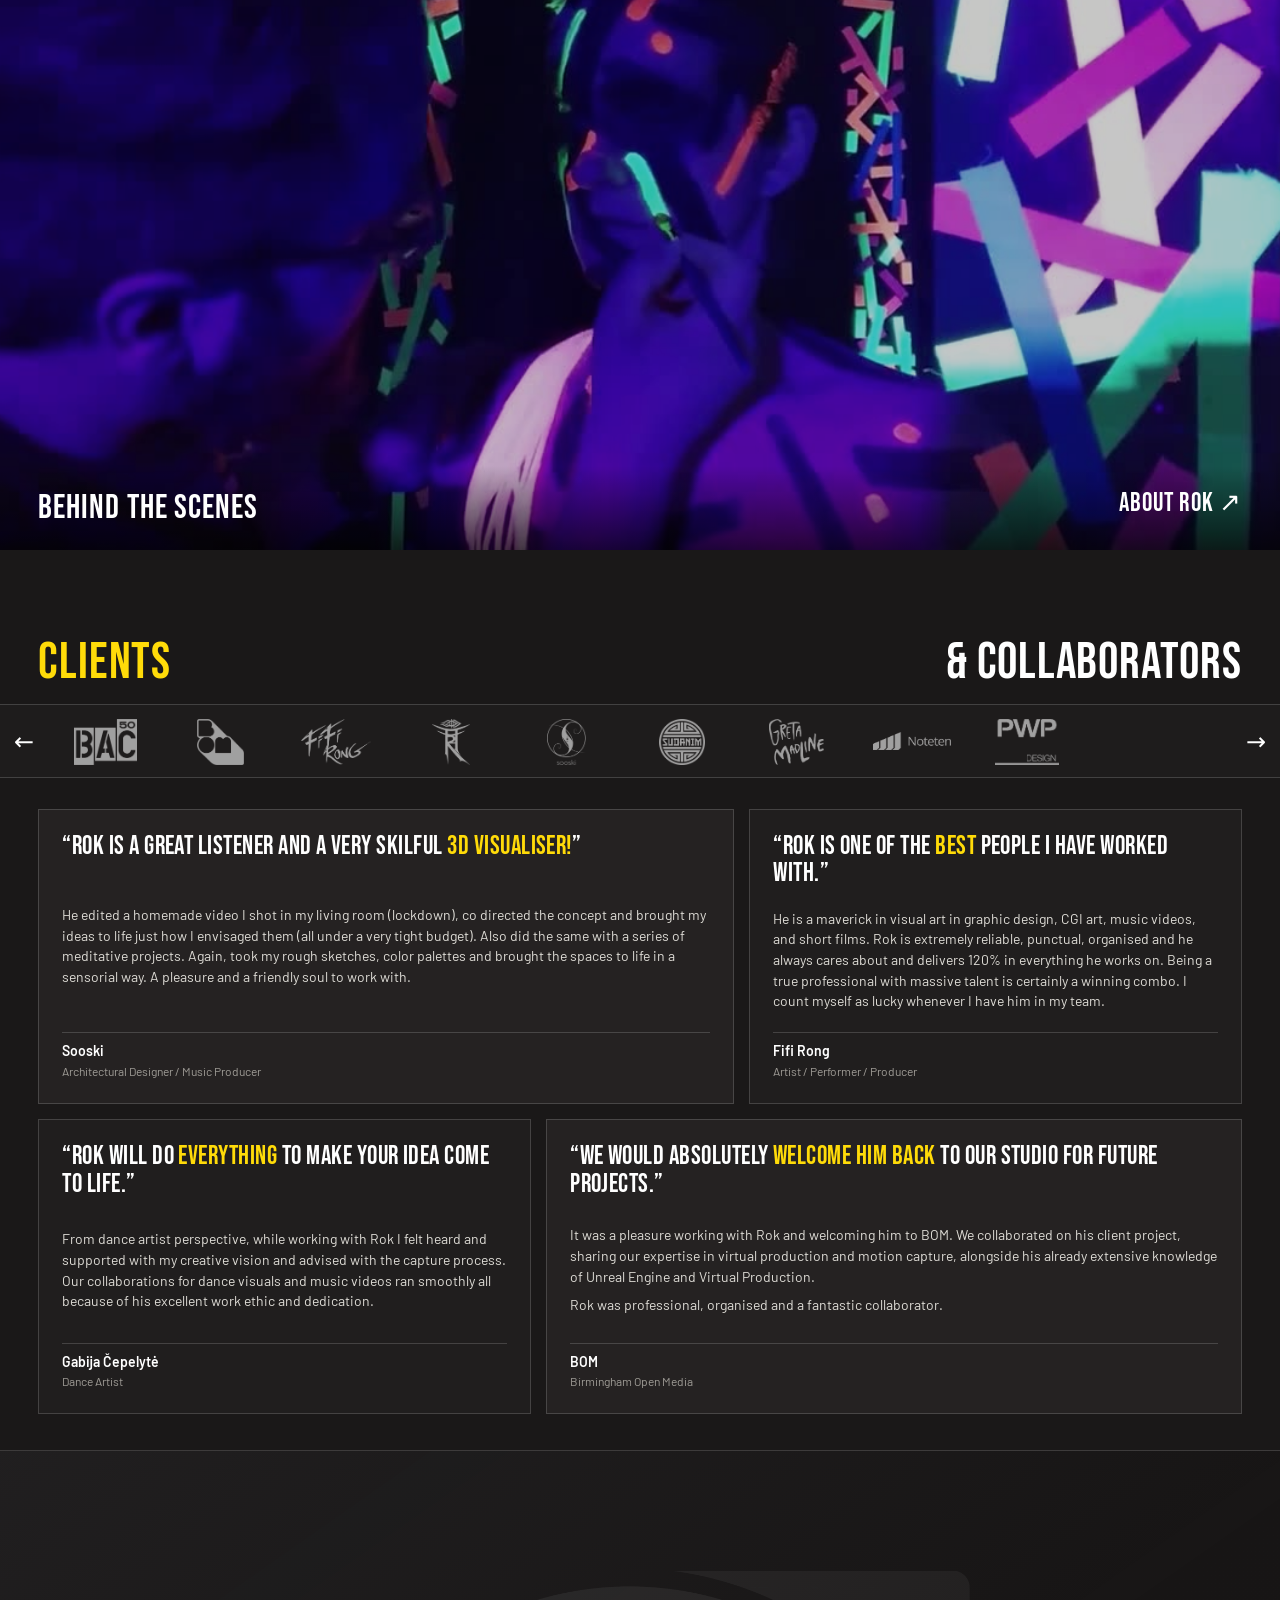
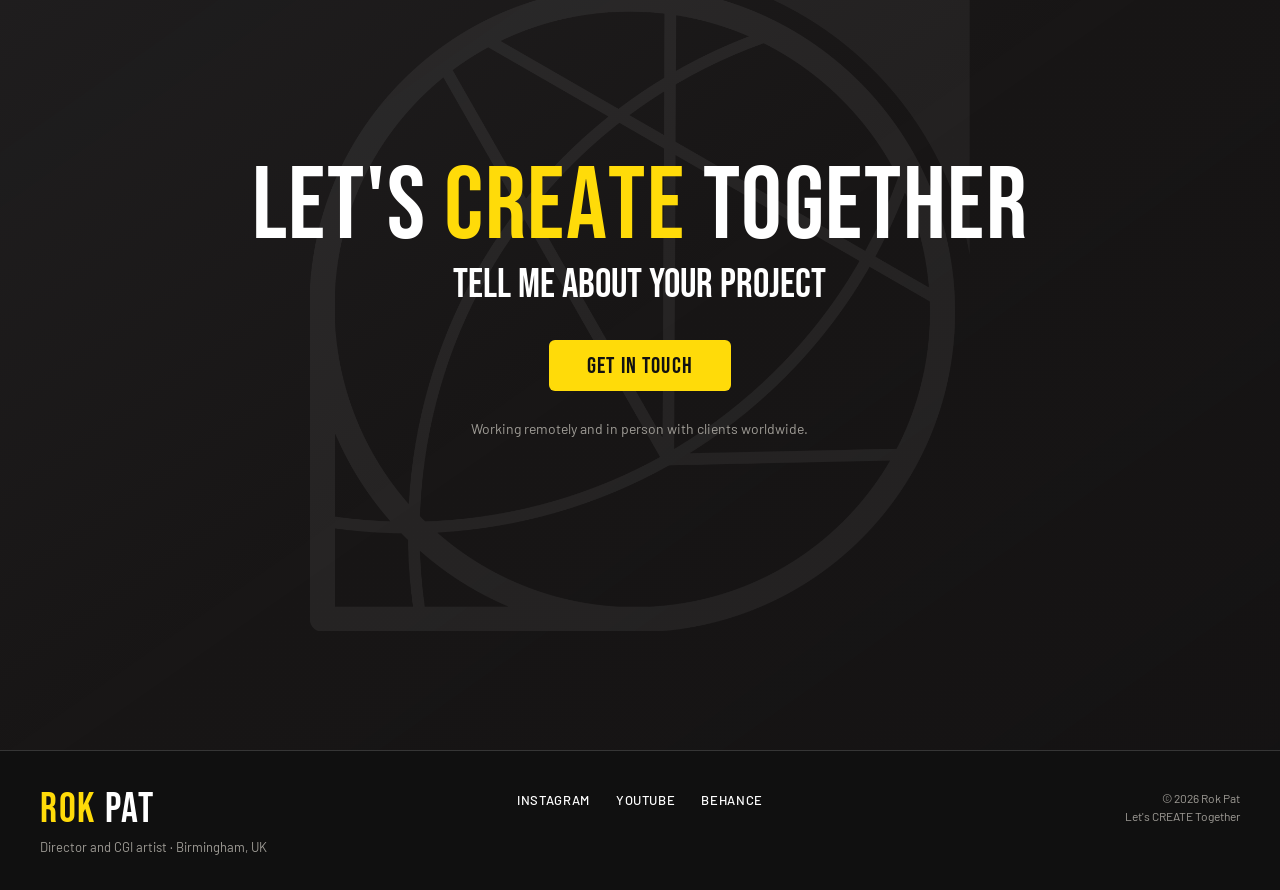
==== commit b2de58d2: "Refine the Rok Pat phone layout" ====
--- a/index.html
+++ b/index.html
@@ -24,6 +24,7 @@
   <link rel="stylesheet" href="home.css?v=20261108-mosaic" />
   <link rel="stylesheet" href="services.css?v=20261107-revisions" />
   <link rel="stylesheet" href="desktop.css?v=20261108-mosaic" />
+  <link rel="stylesheet" href="mobile.css?v=20261108-phone" media="(max-width:767px)" />
 </head>
 <body class="home-page">
   <header class="site-header home-header">
@@ -303,7 +304,7 @@
   </dialog>
 
   <script src="site.js?v=20261107-desktop"></script>
-  <script src="home.js?v=20261108-mosaic"></script>
+  <script src="home.js?v=20261108-phone"></script>
   <script src="photo-trail.js?v=20261107-portfolio"></script>
   <script src="services.js?v=20261011-review"></script>
 </body>
--- a/mobile.css
+++ b/mobile.css
@@ -0,0 +1,218 @@
+/* Loaded only at the site's phone breakpoint. */
+:root{
+  --phone-gutter:clamp(16px,5vw,28px);
+  --header:calc(64px + env(safe-area-inset-top,0px));
+}
+
+:is(.home-page,.about-page,.contact-page,.work-page) .site-header:is(.home-header,.about-header,.contact-header,.work-header){
+  height:var(--header);
+  padding:env(safe-area-inset-top,0px) var(--phone-gutter) 0;
+  background:rgba(18,17,17,.87);
+}
+.site-header .menu-button{width:44px;height:44px}
+.home-mark{width:40px;height:40px}
+.mobile-menu{
+  overflow:auto;
+  padding:calc(var(--header) + 20px) var(--phone-gutter) max(24px,env(safe-area-inset-bottom,0px));
+}
+.mobile-menu a{display:block;min-height:48px;font-size:clamp(30px,8vw,44px)}
+#work,#services,#clients,#work-grid{scroll-margin-top:var(--header)}
+
+.home-page .shell,.featured-inner,.project-shell{width:calc(100% - 2 * var(--phone-gutter))}
+.hero-scene{
+  display:grid;
+  grid-template-columns:minmax(0,1fr) auto;
+  grid-template-rows:auto minmax(64px,1fr) auto auto;
+  gap:8px;
+  height:auto;
+  min-height:100svh;
+  padding:calc(var(--header) + clamp(16px,5svh,44px)) var(--phone-gutter) max(12px,env(safe-area-inset-bottom,0px));
+}
+.hero-name,.hero-intro,.home-page .hero-reel,.hero-scroll{position:relative;inset:auto}
+.hero-name{
+  grid-area:1 / 1 / 2 / -1;
+  padding:0;
+  font-size:clamp(72px,27vw,146px);
+}
+.home-page .hero-reel{
+  grid-area:2 / 1 / 3 / -1;
+  place-self:center;
+  width:62px;
+  height:62px;
+  opacity:1;
+  pointer-events:auto;
+}
+.hero-intro{grid-area:3 / 1 / 4 / -1;max-width:36ch}
+.hero-intro p{font-size:clamp(16px,4vw,18px)}
+.hero-intro a,.featured-more,.bts-footer a{
+  display:inline-flex;
+  align-items:center;
+  min-height:44px;
+}
+.hero-intro a{margin-top:4px;font-size:13px}
+.hero-scroll{grid-area:4 / 2;justify-content:center;min-height:44px}
+.cave-bridge{height:clamp(172px,34svh,290px);min-height:0}
+.cave-rock{width:150%;left:-25%}
+.cave-rock-top{transform:translateY(calc(-65% + var(--cave-shift,0px))) rotate(180deg)}
+.cave-rock-bottom{transform:translateY(calc(68% + var(--cave-shift,0px)))}
+
+.featured-work{height:auto;min-height:0;max-height:none}
+.featured-inner{
+  display:grid;
+  grid-template-rows:auto minmax(145px,1fr) auto auto;
+  gap:12px;
+  height:auto;
+  min-height:clamp(430px,74svh,620px);
+  padding:26px 0 18px;
+  align-items:center;
+}
+.featured-heading,.featured-meta,.featured-more{position:static}
+.featured-heading{gap:8px;flex-wrap:wrap;font-size:clamp(40px,12vw,66px)}
+.featured-list{margin:0;padding:0}
+.featured-item{align-items:center;min-height:48px}
+.featured-item:is(:hover,.is-active){transform:none}
+.featured-item span{font-size:clamp(27px,8vw,38px)}
+.featured-meta{gap:10px;font-size:11px;line-height:1.3}
+.featured-more{justify-self:start;transform:none;font-size:13px}
+
+.home-page .services.shell{width:calc(100% - 2 * var(--phone-gutter));padding-top:42px}
+.brand-section-title h2{font-size:clamp(46px,12vw,64px)}
+.service-panels{gap:8px}
+.service-panel{height:62px}
+.service-panel.is-active{height:clamp(245px,46svh,350px)}
+.home-page .service-vertical{right:44px;font-size:clamp(20px,5.5vw,27px)}
+.service-panel:not(.is-active)::after{
+  content:"+";
+  position:absolute;
+  z-index:3;
+  top:50%;
+  right:15px;
+  transform:translateY(-50%);
+  color:var(--brand-yellow);
+  font:24px/1 var(--barlow);
+  pointer-events:none;
+}
+.home-page .service-body h3{font-size:clamp(30px,9vw,42px)}
+.home-page .service-body p{font-size:15px;line-height:1.4}
+.bts-reel{height:clamp(230px,45svh,410px);min-height:0}
+.bts-footer{padding:10px var(--phone-gutter)}
+
+.clients-testimonials{padding-block:48px 52px}
+.clients-title h2{font-size:clamp(38px,10vw,57px)}
+.logo-ribbon{grid-template-columns:44px minmax(0,1fr) 44px}
+.logo-arrow{width:44px;height:48px}
+.logo-track a{flex-basis:96px;height:58px}
+.testimonial-carousel{padding-top:24px}
+.testimonial-stage{display:grid;min-height:0;padding:0;gap:12px}
+.testimonial-card,.testimonial-card.is-center{
+  display:grid;
+  gap:12px;
+  min-height:0;
+  padding:18px;
+}
+.testimonial-card h3{font-size:clamp(23px,6.6vw,31px)}
+.testimonial-full{margin:0;font-size:15px;line-height:1.5}
+.testimonial-full p:last-child{margin-bottom:0}
+.testimonial-card footer{position:static;padding-top:10px}
+.testimonial-arrow,.testimonial-count{display:none}
+.home-cta{min-height:clamp(340px,58svh,520px)}
+.home-cta-inner{padding-inline:var(--phone-gutter)}
+.home-cta h2{font-size:clamp(47px,13vw,76px)}
+.cta-button{min-height:44px}
+
+.work-intro{padding:calc(var(--header) + 26px) var(--phone-gutter) 22px}
+.work-intro h1{font-size:clamp(55px,16vw,86px)}
+.work-filters{top:var(--header);padding:8px var(--phone-gutter)}
+.work-chip-group{display:grid;grid-template-columns:repeat(2,minmax(0,1fr));width:100%}
+.work-chip{min-height:44px;padding:6px 8px}
+.work-grid{gap:24px;padding:24px var(--phone-gutter) 48px}
+.work-card h2{font-size:clamp(27px,7vw,36px)}
+.work-card p{font-size:14px}
+
+.about-intro{
+  gap:26px;
+  padding:calc(var(--header) + 16px) var(--phone-gutter) 44px;
+}
+.about-portrait{aspect-ratio:5 / 4}
+.about-portrait img{object-position:center 20%}
+.about-content{gap:18px}
+.about-eyebrow,.contact-overline{font-size:12px;letter-spacing:.12em}
+.about-copy h1{margin:0;font-size:clamp(38px,10.5vw,62px)}
+.about-bio p,.about-remote p{font-size:16px;line-height:1.55}
+.about-bio p{margin-bottom:12px}
+.about-remote{border-top:1px solid var(--line);padding-top:16px}
+.process-steps{grid-template-columns:1fr}
+.process-front{font-size:24px}
+.process-back{font-size:15px;line-height:1.4}
+.is-phone-accordion .process-card{padding:0}
+.is-phone-accordion .process-front{margin:0}
+.is-phone-accordion .process-back{padding:0 13px 13px}
+.phone-process-toggle{
+  display:flex;
+  align-items:center;
+  justify-content:space-between;
+  gap:12px;
+  width:100%;
+  min-height:48px;
+  padding:8px 13px;
+  border:0;
+  background:none;
+  color:inherit;
+  font:inherit;
+  text-align:left;
+  text-transform:inherit;
+}
+.phone-process-toggle[aria-expanded="true"]{color:var(--yellow)}
+.phone-process-icon{color:var(--yellow)}
+.about-cta{width:100%;max-width:360px;justify-self:start}
+
+.contact-hero{
+  min-height:0;
+  padding:calc(var(--header) + clamp(28px,7svh,64px)) var(--phone-gutter) 30px;
+}
+.contact-hero h1{font-size:clamp(45px,12vw,74px)}
+.contact-lead{margin:16px 0 14px}
+.contact-email{
+  display:inline-flex;
+  align-items:center;
+  min-height:44px;
+  font-size:clamp(25px,8vw,42px);
+}
+.contact-actions{margin-top:12px}
+.copy-email{min-height:44px}
+.contact-content::after{
+  content:"Studio stills · Swipe →";
+  margin-top:30px;
+  color:var(--muted);
+  font:500 12px/1.4 var(--barlow);
+  letter-spacing:.1em;
+  text-transform:uppercase;
+}
+.contact-gallery,.project-gallery{
+  grid-template-columns:none;
+  grid-auto-flow:column;
+  gap:10px;
+  overflow-x:auto;
+  padding-bottom:7px;
+  scroll-snap-type:x proximity;
+  scrollbar-width:thin;
+}
+.contact-gallery{
+  grid-auto-columns:clamp(110px,37vw,180px);
+  margin-top:10px;
+  pointer-events:auto;
+}
+.contact-gallery .contact-photo{margin:0;scroll-snap-align:start}
+.contact-columns{gap:24px;margin-top:12px}
+.contact-row{min-height:48px}
+
+.project-shell{padding:calc(var(--header) + 10px) 0 46px}
+.project-back,.project-watch a{display:inline-flex;align-items:center;min-height:44px}
+.project-intro h1{font-size:clamp(36px,10vw,62px)}
+.project-description{font-size:16px;line-height:1.5}
+.project-play,.project-assets-controls button{min-height:44px}
+.project-assets-controls button{min-width:44px}
+.project-gallery{grid-auto-columns:clamp(155px,64vw,360px)}
+.project-gallery figure:first-child,.project-gallery figure:last-child:nth-child(even){grid-column:auto}
+.project-gallery figure{scroll-snap-align:start}
+.suggested-grid h3{font-size:clamp(20px,5.5vw,27px)}
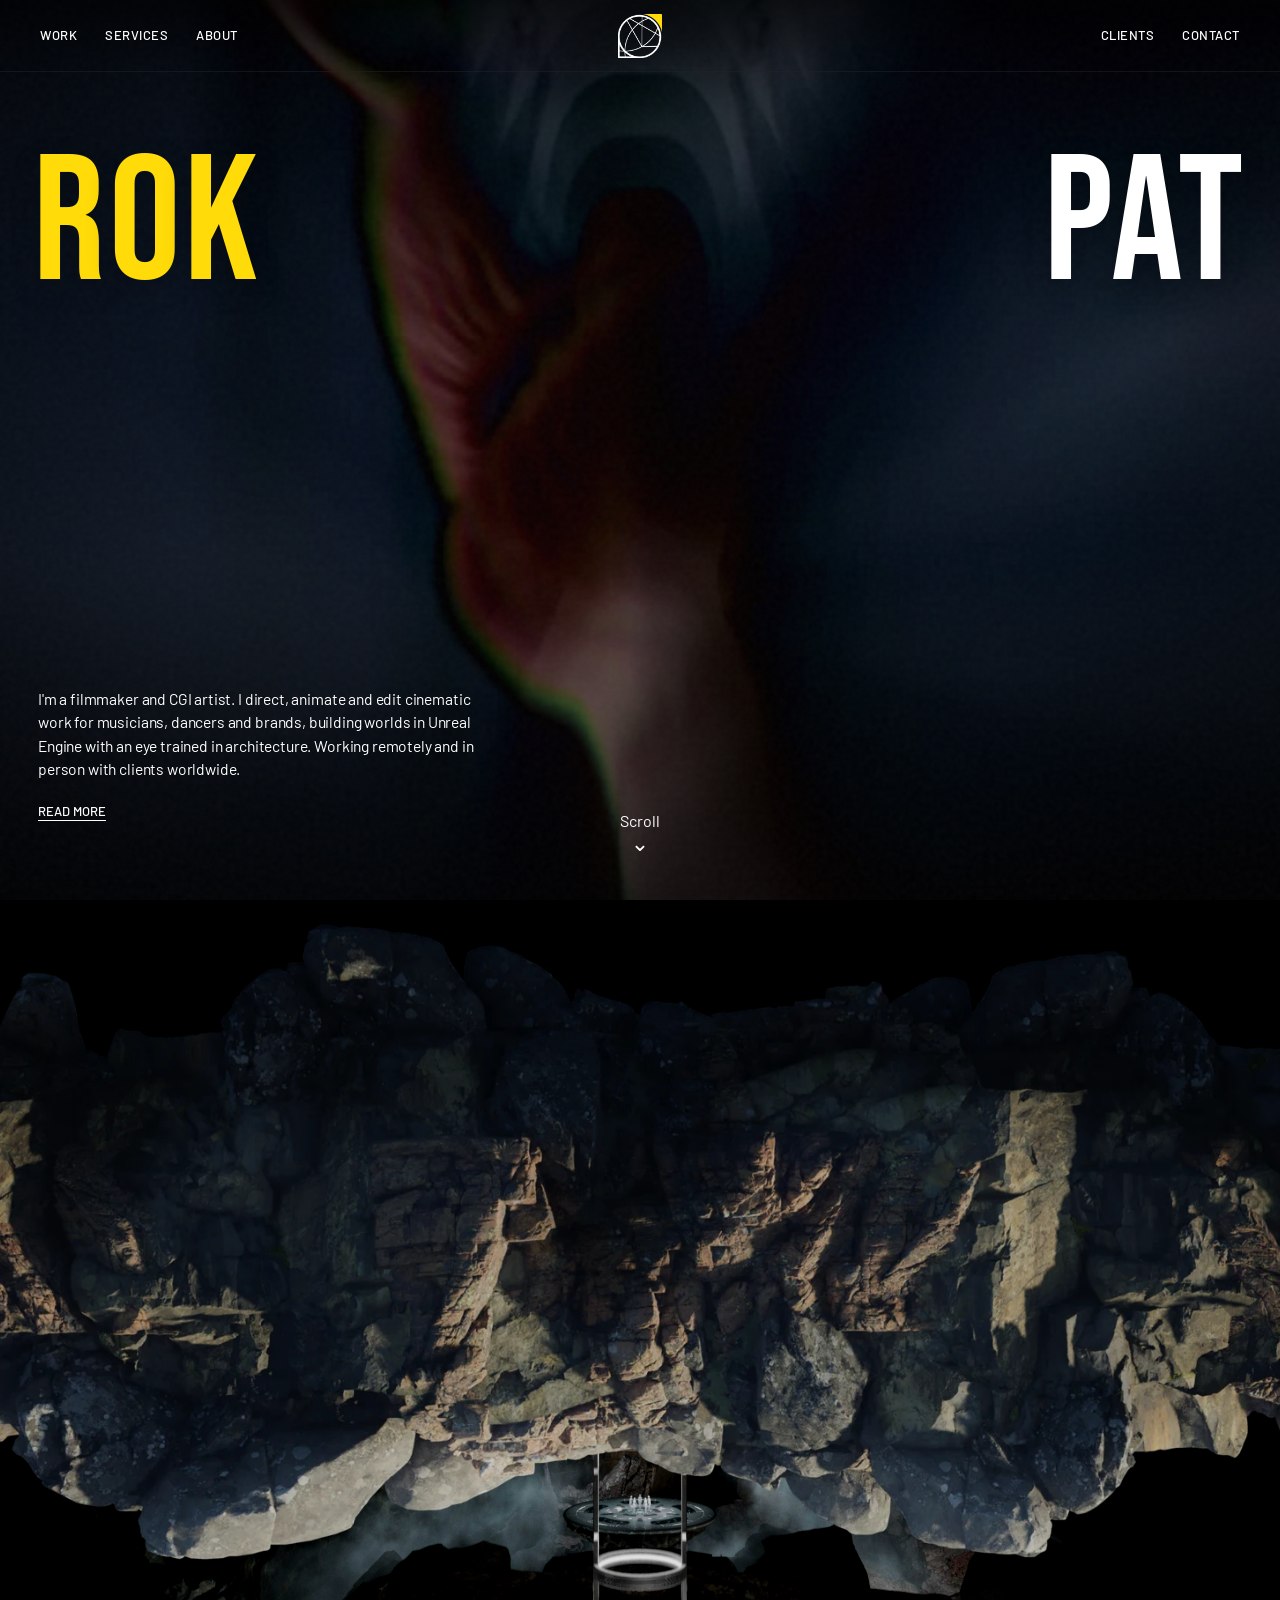
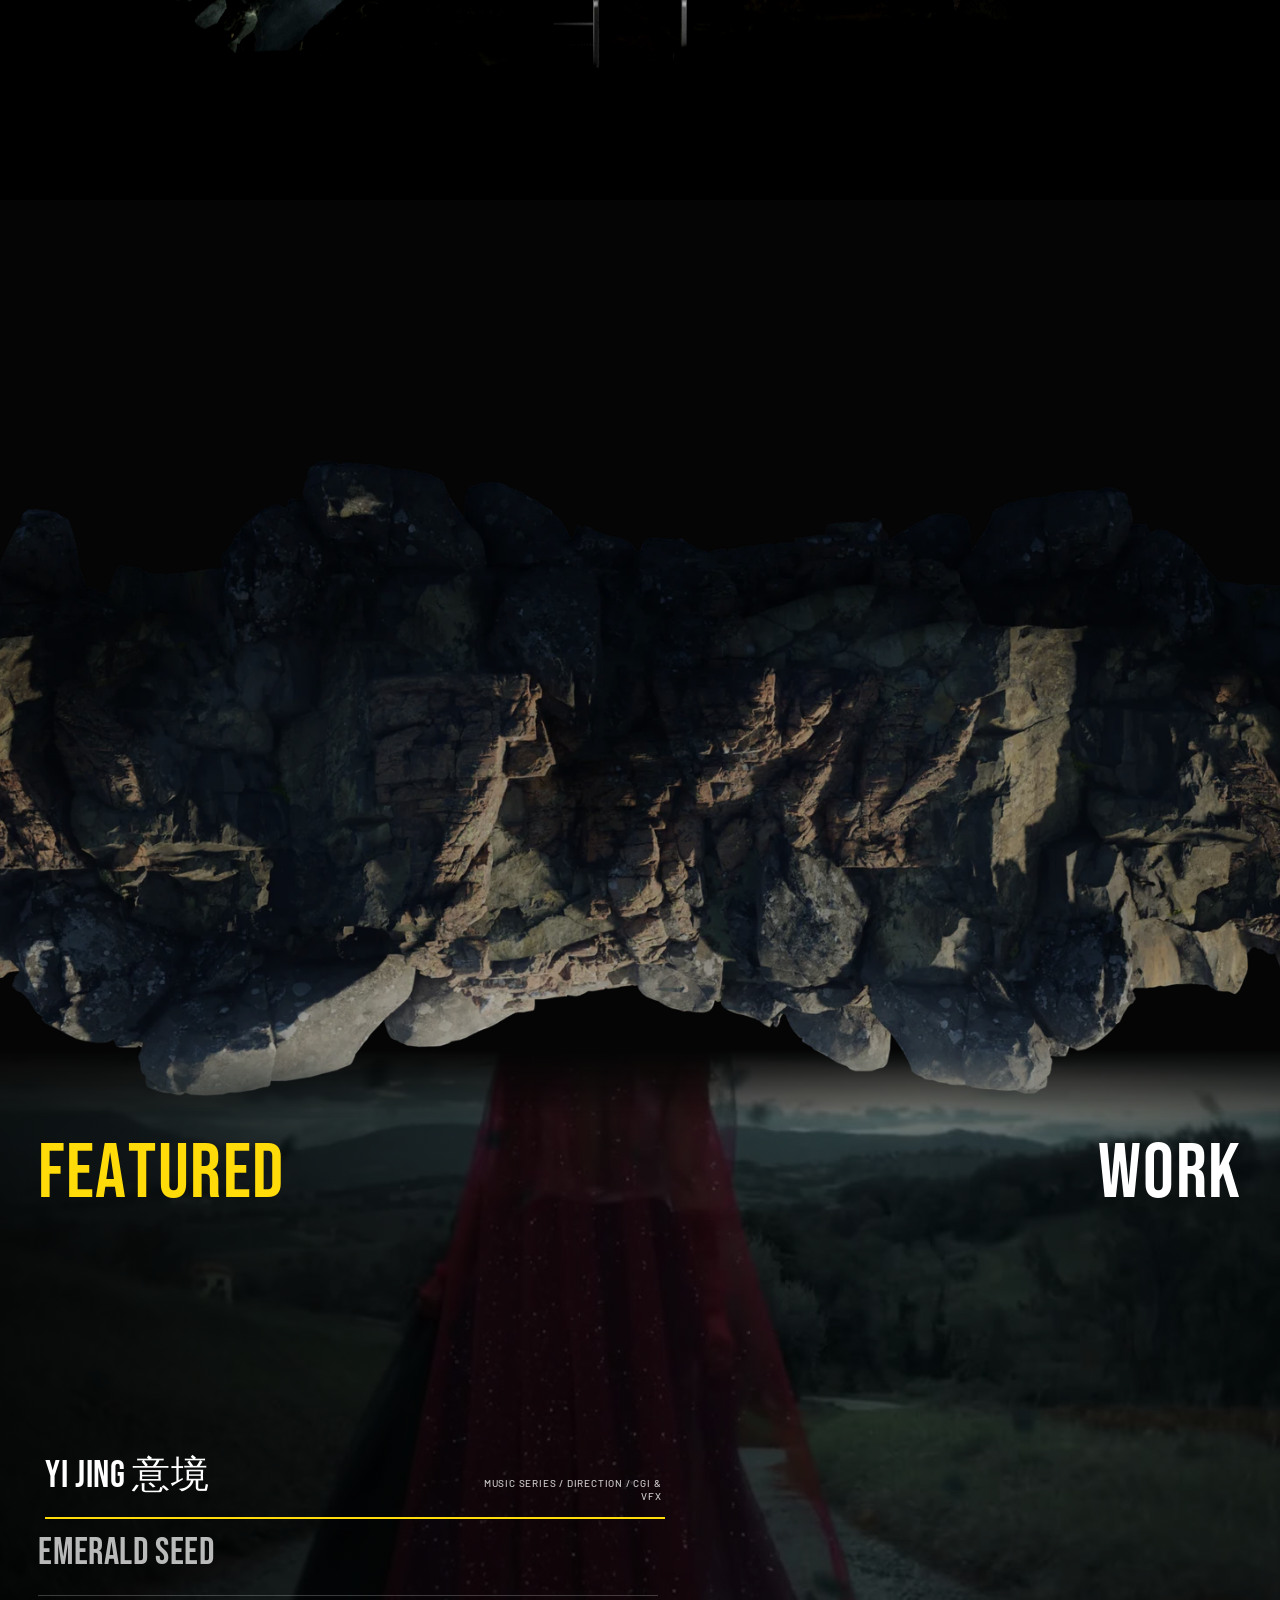
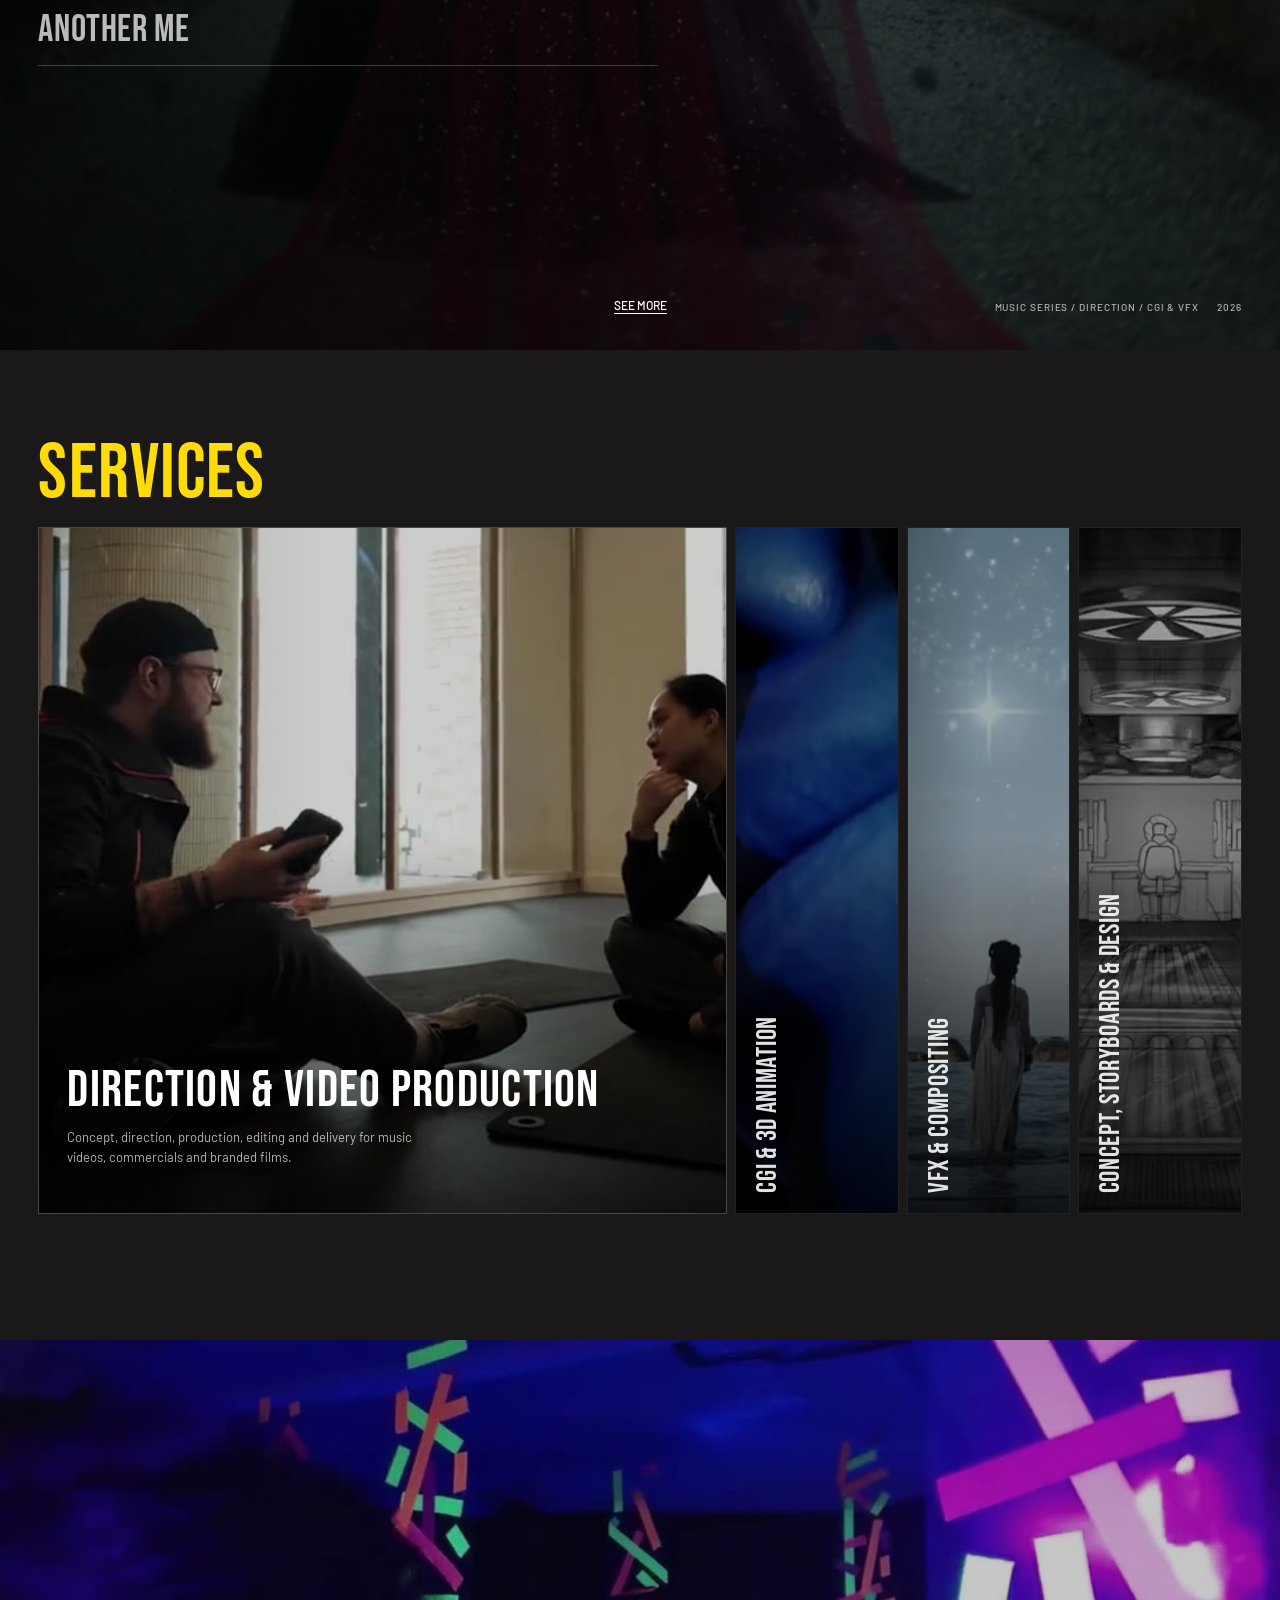
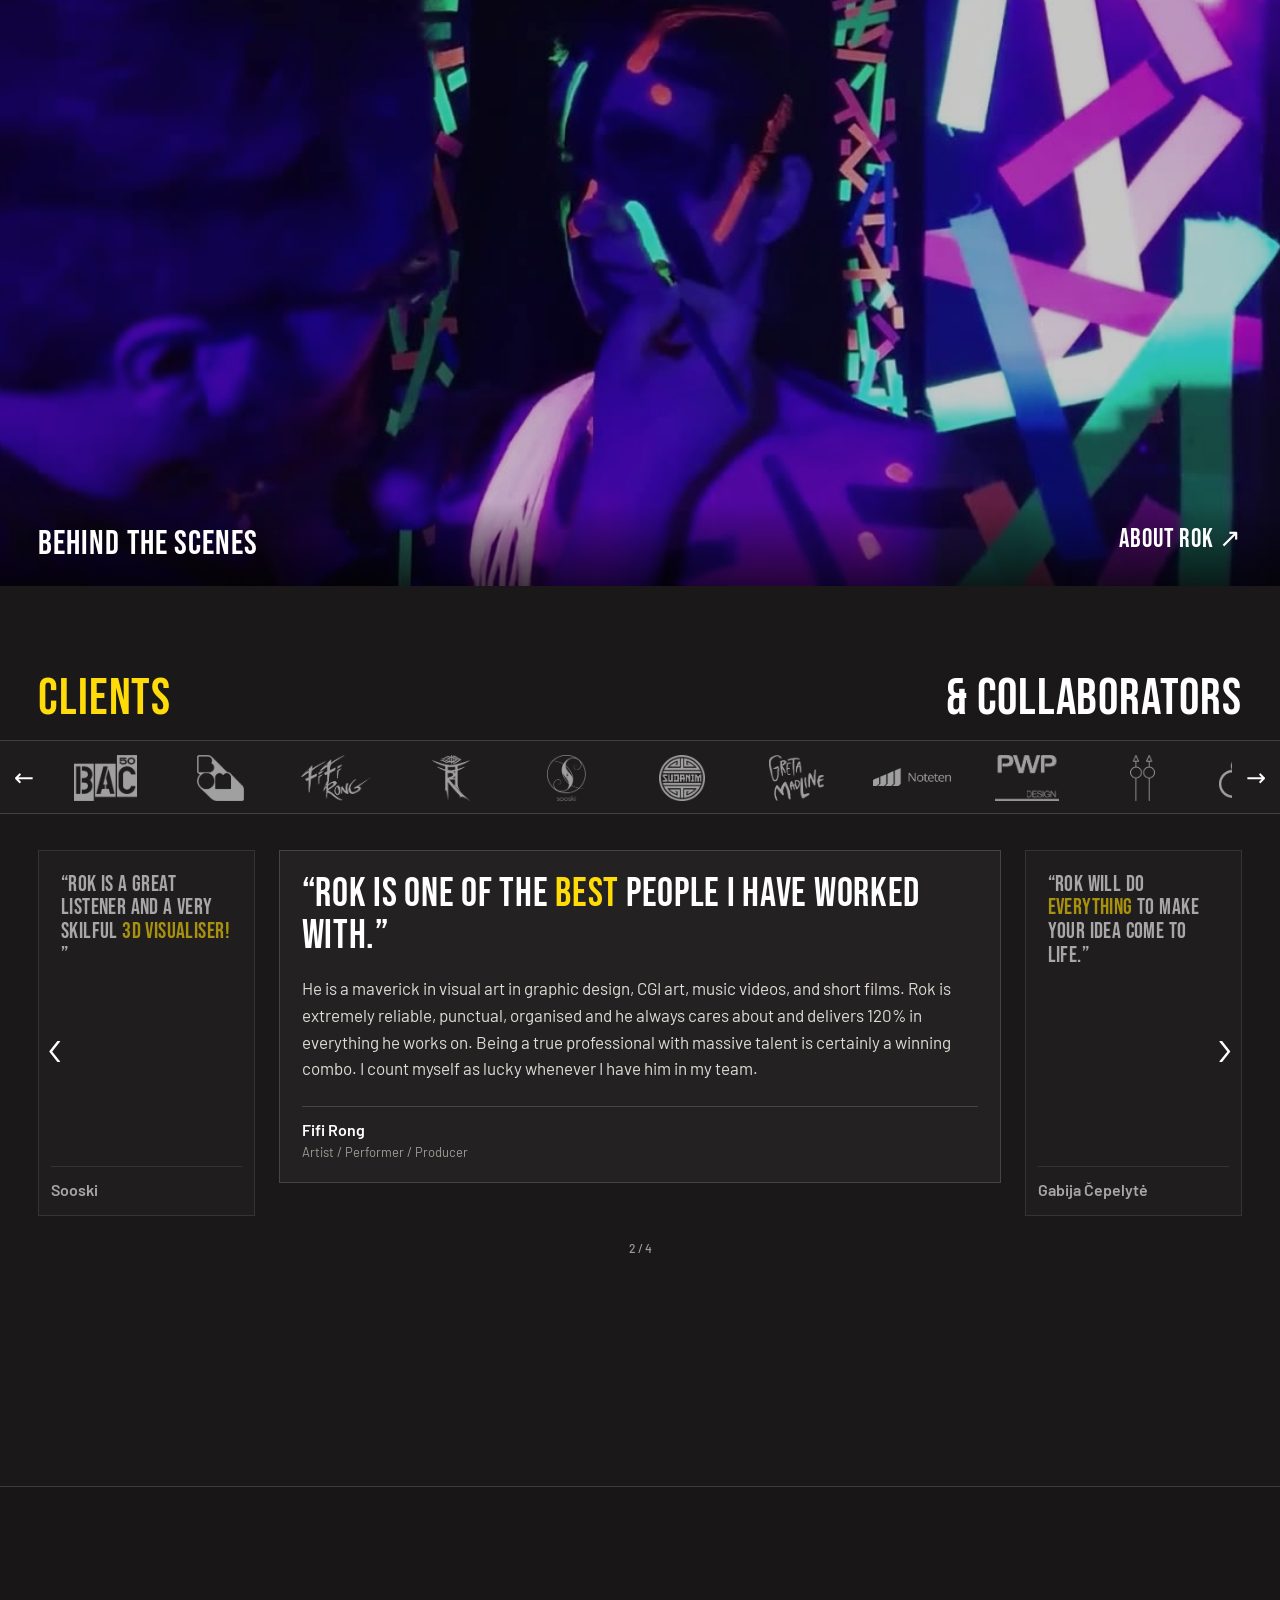
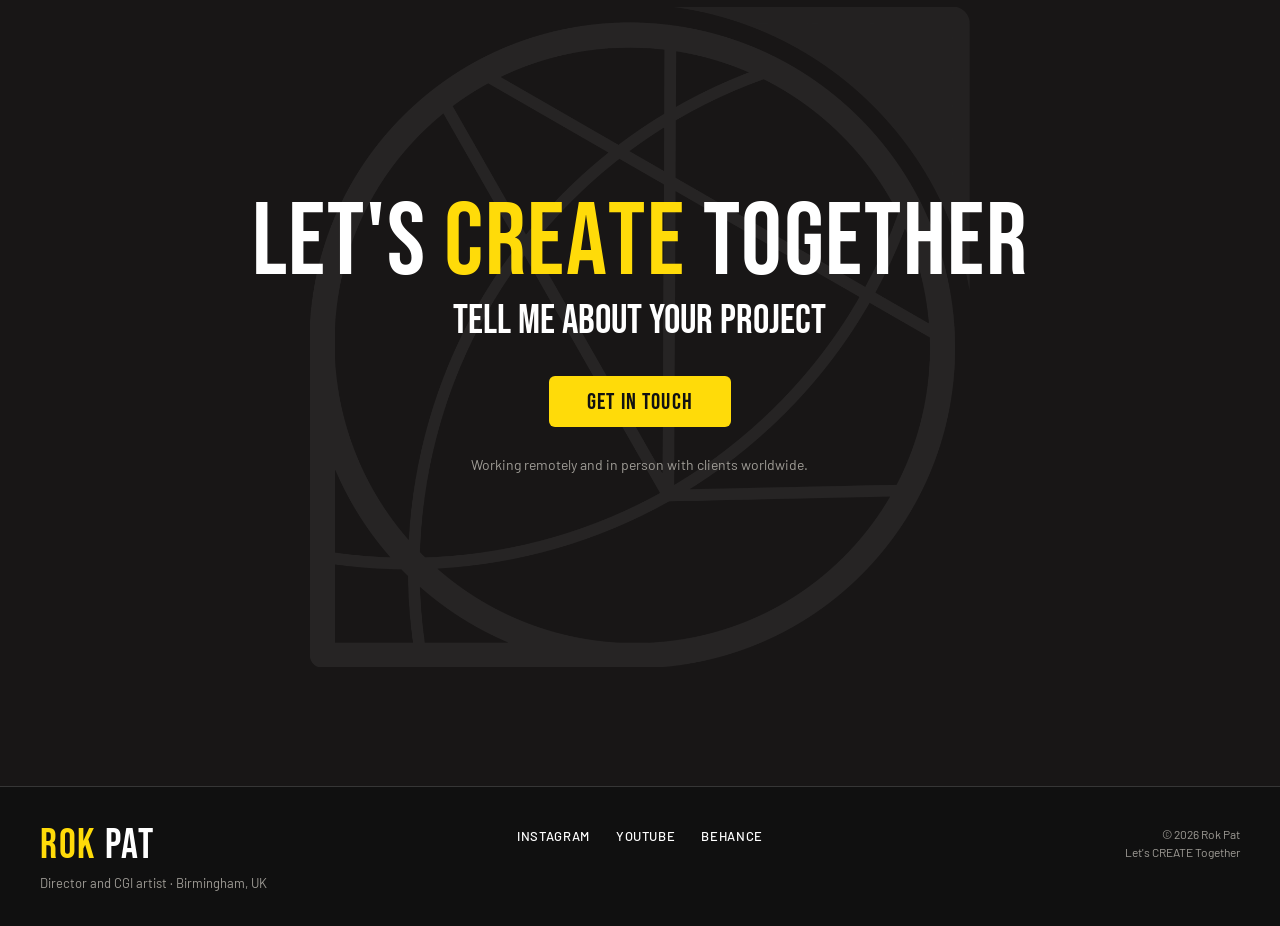
==== commit fb1ef7f8: "Apply Rok Pat feedback to the portfolio" ====
--- a/index.html
+++ b/index.html
@@ -21,10 +21,10 @@
   <link rel="preconnect" href="https://fonts.gstatic.com" crossorigin>
   <link href="https://fonts.googleapis.com/css2?family=Bebas+Neue&family=Barlow:wght@400;500;600&display=swap" rel="stylesheet">
   <link rel="stylesheet" href="style.css" />
-  <link rel="stylesheet" href="home.css?v=20261108-mosaic" />
+  <link rel="stylesheet" href="home.css?v=20261108-rok" />
   <link rel="stylesheet" href="services.css?v=20261107-revisions" />
-  <link rel="stylesheet" href="desktop.css?v=20261108-mosaic" />
-  <link rel="stylesheet" href="mobile.css?v=20261108-phone" media="(max-width:767px)" />
+  <link rel="stylesheet" href="desktop.css?v=20261108-rok" />
+  <link rel="stylesheet" href="mobile.css?v=20261108-rok" media="(max-width:767px)" />
 </head>
 <body class="home-page">
   <header class="site-header home-header">
@@ -221,7 +221,18 @@
           <a href="https://gretamadline.com/" target="_blank" rel="noreferrer"><img src="assets/clients/greta-madline.webp" loading="lazy" decoding="async" alt="Greta Madline" /></a>
           <a href="https://www.noteten.com/" target="_blank" rel="noreferrer"><img src="assets/clients/noteten.webp" loading="lazy" decoding="async" alt="Noteten" /></a>
           <a href="https://www.pwpdesign.co.uk/" target="_blank" rel="noreferrer"><img src="assets/clients/pwp-design.webp" loading="lazy" decoding="async" alt="PWP Design" /></a>
-
+          <a href="https://open.spotify.com/artist/2UC2VMVP6wuURHTgns8OoP" target="_blank" rel="noreferrer"><img src="assets/clients/comanavago.webp" loading="lazy" decoding="async" alt="COMANAVAGO" /></a>
+          <a href="https://www.instagram.com/elevatedlivinguk/" target="_blank" rel="noreferrer"><img src="assets/clients/elevated-living.webp" loading="lazy" decoding="async" alt="Elevated Living" /></a>
+          <a href="https://www.instagram.com/gabija.ce/" target="_blank" rel="noreferrer"><img src="assets/clients/gabija-cepelyte.webp" loading="lazy" decoding="async" alt="Gabija Čepelytė" /></a>
+          <a href="https://www.instagram.com/gabrieleurbonaite/" target="_blank" rel="noreferrer"><img src="assets/clients/geleibra.webp" loading="lazy" decoding="async" alt="Geleibra" /></a>
+          <a href="https://www.facebook.com/Kirpykla3a" target="_blank" rel="noreferrer"><img src="assets/clients/joro.webp" loading="lazy" decoding="async" alt="JORO" /></a>
+          <a href="https://www.instagram.com/makinganelephant/" target="_blank" rel="noreferrer"><img src="assets/clients/making-an-elephant.webp" loading="lazy" decoding="async" alt="Making an Elephant" /></a>
+          <a href="https://www.instagram.com/tossfoster/" target="_blank" rel="noreferrer"><img src="assets/clients/nikita-foster.webp" loading="lazy" decoding="async" alt="Nikita Foster" /></a>
+          <a href="https://www.instagram.com/rebelwithacausetattoo._/" target="_blank" rel="noreferrer"><img src="assets/clients/rebel-with-a-cause.webp" loading="lazy" decoding="async" alt="Rebel With a Cause" /></a>
+          <a href="https://www.instagram.com/harristattooart/" target="_blank" rel="noreferrer"><img src="assets/clients/rich-harris.webp" loading="lazy" decoding="async" alt="Rich Harris" /></a>
+          <a href="https://rodneymelvilleandpartners.com/" target="_blank" rel="noreferrer"><img src="assets/clients/rmp.webp" loading="lazy" decoding="async" alt="RM+P" /></a>
+          <a href="https://www.instagram.com/seyes_vintage/" target="_blank" rel="noreferrer"><img src="assets/clients/seyyes.webp" loading="lazy" decoding="async" alt="SEYYES" /></a>
+          <a href="https://music.apple.com/gb/artist/the2io/1211493212" target="_blank" rel="noreferrer"><img src="assets/clients/the2io.webp" loading="lazy" decoding="async" alt="The 2iO" /></a>
         </div>
         </div>
         <button class="logo-arrow" type="button" data-logo-step="1" aria-label="Next client logos" aria-controls="client-logo-window" disabled>→</button>
@@ -230,7 +241,7 @@
       <div class="testimonial-carousel shell reveal" id="testimonials" aria-live="polite">
         <button class="testimonial-arrow testimonial-prev" type="button" aria-label="Previous testimonial">‹</button>
         <div class="testimonial-stage">
-          <article class="testimonial-card">
+          <article class="testimonial-card is-left">
             <h3>“Rok is a great listener and a very skilful <em>3D visualiser!</em>”</h3>
             <div class="testimonial-full">
               <p>He edited a homemade video I shot in my living room (lockdown), co directed the concept and brought my ideas to life just how I envisaged them (all under a very tight budget). Also did the same with a series of meditative projects. Again, took my rough sketches, color palettes and brought the spaces to life in a sensorial way. A pleasure and a friendly soul to work with.</p>
@@ -246,7 +257,7 @@
             <footer><strong>Fifi Rong</strong><span>Artist / Performer / Producer</span></footer>
           </article>
 
-          <article class="testimonial-card">
+          <article class="testimonial-card is-right">
             <h3>“Rok will do <em>everything</em> to make your idea come to life.”</h3>
             <div class="testimonial-full">
               <p>From dance artist perspective, while working with Rok I felt heard and supported with my creative vision and advised with the capture process. Our collaborations for dance visuals and music videos ran smoothly all because of his excellent work ethic and dedication.</p>
@@ -254,7 +265,7 @@
             <footer><strong>Gabija Čepelytė</strong><span>Dance Artist</span></footer>
           </article>
 
-          <article class="testimonial-card">
+          <article class="testimonial-card is-hidden">
             <h3>“We would absolutely <em>welcome him back</em> to our studio for future projects.”</h3>
             <div class="testimonial-full">
               <p>It was a pleasure working with Rok and welcoming him to BOM. We collaborated on his client project, sharing our expertise in virtual production and motion capture, alongside his already extensive knowledge of Unreal Engine and Virtual Production.</p>
@@ -271,12 +282,12 @@
     <section class="home-cta" data-photo-trail-area aria-labelledby="cta-heading">
       <div class="cta-mark-frame" aria-hidden="true"><img class="cta-mark" src="assets/brand/rp-symbol.png" alt="" /></div>
       <div class="cta-floating" data-photo-trail aria-hidden="true">
-        <img src="assets/minis/squares/01.webp" alt="" loading="lazy" />
-        <img src="assets/minis/squares/02.webp" alt="" loading="lazy" />
-        <img src="assets/minis/squares/03.webp" alt="" loading="lazy" />
-        <img src="assets/minis/squares/04.webp" alt="" loading="lazy" />
-        <img src="assets/minis/squares/05.webp" alt="" loading="lazy" />
-        <img src="assets/minis/squares/06.webp" alt="" loading="lazy" />
+        <img src="assets/contact/01.webp" alt="" loading="lazy" />
+        <img src="assets/contact/02.webp" alt="" loading="lazy" />
+        <img src="assets/contact/03.webp" alt="" loading="lazy" />
+        <img src="assets/contact/04.webp" alt="" loading="lazy" />
+        <img src="assets/contact/05.webp" alt="" loading="lazy" />
+        <img src="assets/contact/06.webp" alt="" loading="lazy" />
       </div>
       <div class="home-cta-inner">
         <h2 id="cta-heading">Let's <span class="create-letters" aria-label="Create">Create</span> Together</h2>
@@ -303,9 +314,9 @@
     <p id="modal-title"></p>
   </dialog>
 
-  <script src="site.js?v=20261107-desktop"></script>
-  <script src="home.js?v=20261108-phone"></script>
-  <script src="photo-trail.js?v=20261107-portfolio"></script>
+  <script src="site.js?v=20261108-nav"></script>
+  <script src="home.js?v=20261108-rok"></script>
+  <script src="photo-trail.js?v=20261108-rok"></script>
   <script src="services.js?v=20261011-review"></script>
 </body>
 </html>
--- a/home.css
+++ b/home.css
@@ -196,8 +196,8 @@
 .cave-stage{position:relative;height:100%;overflow:hidden}
 .cave-bg{position:absolute;inset:0;width:100%;height:100%;object-fit:cover;filter:brightness(.72) contrast(1.04)}
 .cave-rock{position:absolute;left:0;width:100%;height:auto;object-fit:cover;z-index:2;pointer-events:none}
-.cave-rock-top{top:-1px;transform:translateY(calc(-43% + var(--cave-shift,0px))) rotate(180deg)}
-.cave-rock-bottom{bottom:-1px;transform:translateY(calc(48% + var(--cave-shift,0px)))}
+.cave-rock-top{top:-1px;transform:translateY(-43%) rotate(180deg)}
+.cave-rock-bottom{bottom:-1px;transform:translateY(48%)}
 
 .featured-work{
   position:relative;
@@ -767,7 +767,7 @@
   .cta-mark-frame{width:90vw}
   .cta-floating img{width:60px}
   .cta-floating img:nth-child(n+5){display:none}
-  .cta-floating{opacity:.45}
+  .cta-floating{opacity:1}
 }
 @media(prefers-reduced-motion:reduce){
   .cta-floating img{animation:none}
--- a/desktop.css
+++ b/desktop.css
@@ -11,39 +11,6 @@
 .hero-name .dance-word,.hero-name .dance-letter{display:inline-block}
 
 @media (min-width:768px) and (hover:hover){
-  .site-header.rollout-header:is(.is-scrolled,:not(.is-scrolled)){
-    background:none;
-    backdrop-filter:none;
-    border-bottom-color:transparent;
-    isolation:isolate;
-  }
-  .rollout-header::before{
-    content:"";
-    position:absolute;
-    inset:0;
-    z-index:-1;
-    background:rgba(17,16,16,.49);
-    backdrop-filter:blur(8px);
-    border-bottom:1px solid rgba(255,255,255,.1);
-    opacity:0;
-    transform:scaleX(.05);
-    transition:transform .42s var(--ease),opacity .28s ease;
-    pointer-events:none;
-  }
-  .rollout-header nav > div{
-    opacity:0;
-    transform:translateX(44vw) scaleX(.08);
-    transition:transform .42s var(--ease),opacity .28s ease;
-    pointer-events:none;
-  }
-  .rollout-header nav > div:last-child{transform:translateX(-44vw) scaleX(.08)}
-  .rollout-header nav > a{position:relative;z-index:1}
-  .rollout-header:is(:hover,:has(:focus-visible))::before{opacity:1;transform:none}
-  .rollout-header:is(:hover,:has(:focus-visible)) nav > div{
-    opacity:1;
-    transform:none;
-    pointer-events:auto;
-  }
   .hero-name-left,.contact-content h1 em{pointer-events:auto}
   [data-photo-trail].is-interactive{
     position:absolute;
@@ -63,19 +30,9 @@
     opacity:0;
     animation:none;
     transform:translate(-50%,-50%);
-    box-shadow:0 10px 28px rgba(0,0,0,.32);
   }
-  [data-photo-trail].is-interactive img{
-    object-fit:cover;
-    filter:brightness(.76) saturate(.72) contrast(.89) blur(.55px);
-  }
+  [data-photo-trail].is-interactive img{object-fit:contain;filter:none}
   .contact-gallery.is-interactive .contact-photo img{width:100%;height:100%}
-  [data-photo-trail].is-interactive::after{
-    content:"";
-    position:absolute;
-    inset:0;
-    background:linear-gradient(145deg,rgba(159,163,177,.065),transparent 52%,rgba(5,5,8,.17));
-  }
   .contact-stage:has(.is-interactive){position:static}
 }
 
@@ -106,45 +63,25 @@
     margin-top:calc(-1 * var(--cave-overlap));
   }
   .cave-bridge.is-parallax .cave-stage{
-    position:sticky;
-    top:0;
-    height:100dvh;
-    isolation:isolate;
+    overflow:clip;
     background:#050505;
     mask-image:linear-gradient(#000 calc(100% - var(--cave-overlap)),transparent);
   }
   .is-parallax .cave-bg{
-    transform:translateY(calc(var(--cave-push,0) * -4dvh)) scale(calc(1.08 + var(--cave-push,0) * .42));
-    opacity:calc(var(--cave-open,0) - var(--cave-exit,0) * .65);
+    position:sticky;
+    inset:0 auto auto;
+    height:100dvh;
     filter:brightness(.85) contrast(1.06);
   }
   .is-parallax .cave-rock{
-    inset:auto;
     left:50%;
-    width:max(112%,238dvh);
+    width:max(108%,235dvh);
+    height:min(80dvh,calc(max(108vw,235dvh) * .3233));
     max-width:none;
+    object-fit:fill;
   }
-  .is-parallax .cave-rock-top{
-    bottom:50%;
-    left:49%;
-    transform:translate3d(-50%,calc(23% - var(--cave-open,0) * 49dvh + var(--cave-exit,0) * 30dvh),0)
-      rotate(180deg) scale(calc(1 + var(--cave-push,0) * .14));
-  }
-  .is-parallax .cave-rock-bottom{
-    top:50%;
-    left:53%;
-    filter:brightness(.86);
-    transform:translate3d(-50%,calc(-23% + var(--cave-open,0) * 48dvh - var(--cave-exit,0) * 58dvh),0)
-      scale(calc(1 + var(--cave-push,0) * .19));
-  }
-  .is-parallax .cave-stage::after{
-    content:"";
-    position:absolute;
-    inset:0;
-    z-index:3;
-    background:radial-gradient(ellipse at 50% 46%,transparent 37%,rgba(4,5,7,.54) 100%);
-    pointer-events:none;
-  }
+  .is-parallax .cave-rock-top{transform:translateX(-50%) rotate(180deg)}
+  .is-parallax .cave-rock-bottom{transform:translateX(-50%);filter:brightness(.86)}
   .home-page .hero-name{
     top:max(var(--scene-top),17dvh);
     font-size:clamp(108px,min(14vw,27dvh),286px);
@@ -184,10 +121,8 @@
     padding:var(--scene-top) var(--scene-gutter) var(--scene-bottom);
   }
   .home-page .services .service-panels{height:auto;min-height:0}
-  .home-page .bts-reel{margin-top:0;border-top:clamp(16px,3dvh,44px) solid var(--brand-bg)}
+  .home-page .bts-reel{margin-top:var(--scene-bottom);border-top:clamp(32px,6dvh,88px) solid var(--brand-bg)}
   .home-page .clients-testimonials{
-    display:grid;
-    grid-template-rows:auto auto 1fr;
     min-height:100dvh;
     padding-top:var(--scene-top);
     padding-bottom:var(--scene-bottom);
@@ -200,41 +135,39 @@
   .home-page .logo-track a{flex-basis:clamp(108px,9vw,144px);height:clamp(53px,8dvh,80px)}
   .logo-window.is-looping{scroll-snap-type:none;scroll-behavior:auto}
   .logo-window.is-looping .logo-track{min-width:0;justify-content:flex-start}
-  .home-page .testimonial-carousel{display:flex;padding-top:clamp(14px,3.4dvh,44px)}
+  .home-page .testimonial-carousel{padding-top:clamp(14px,4dvh,54px)}
   .home-page .testimonial-stage{
-    flex:1;
-    display:grid;
-    min-height:0;
-    padding:0;
-    grid-template-columns:repeat(12,minmax(0,1fr));
-    grid-template-rows:1fr 1fr;
-    gap:clamp(8px,1.2vw,20px);
+    min-height:clamp(260px,46dvh,520px);
+    padding:0 0 50px;
   }
   .home-page .testimonial-card{
-    grid-column:span 5;
+    position:absolute;
+    top:0;
+    bottom:48px;
+    width:18%;
+    padding:clamp(12px,2.4dvh,26px);
+  }
+  .home-page .testimonial-card.is-center{
+    position:relative;
+    left:20%;
+    width:60%;
+    min-height:clamp(210px,37dvh,440px);
+    bottom:auto;
     display:flex;
     flex-direction:column;
-    gap:clamp(8px,1.6dvh,20px);
-    min-width:0;
-    padding:clamp(14px,2.55dvh,34px);
-    background:#201e1e;
   }
-  .home-page .testimonial-card:first-child,.home-page .testimonial-card:last-child{
-    grid-column:span 7;
-    background:#252222;
-  }
-  .home-page .testimonial-full{
-    max-width:92ch;
-    margin-block:auto;
-    font-size:clamp(14px,1.5dvh,16px);
-    line-height:1.48;
-  }
-  .home-page .testimonial-full p{margin:0}
-  .home-page .testimonial-full p + p{margin-top:8px}
-  .home-page .testimonial-card footer{position:static;padding-top:clamp(7px,1.1dvh,13px)}
-  .home-page .testimonial-card footer strong{font-size:clamp(14px,1.5dvh,16px)}
-  .home-page .testimonial-card footer span{font-size:12px}
-  .home-page .testimonial-arrow,.home-page .testimonial-count{display:none}
+  .home-page .testimonial-card.is-left{left:0}
+  .home-page .testimonial-card.is-right{right:0}
+  .home-page .testimonial-card.is-hidden{display:none}
+  .home-page .testimonial-card:not(.is-center){opacity:.62;cursor:pointer}
+  .home-page .testimonial-card:not(.is-center) h3{font-size:clamp(18px,1.75vw,27px)}
+  .home-page .testimonial-card:not(.is-center) :is(.testimonial-full,footer span){display:none}
+  .home-page .testimonial-card.is-center h3{font-size:clamp(24px,min(3.1vw,5dvh),44px)}
+  .home-page .testimonial-full{margin-top:clamp(8px,2dvh,22px);font-size:clamp(14px,2dvh,17px)}
+  .home-page .testimonial-card footer{inset:auto 12px 16px}
+  .home-page .testimonial-card.is-center footer{position:static;margin-top:auto}
+  .home-page .testimonial-arrow{width:44px;height:48px;top:50%}
+  .home-page .testimonial-count{bottom:10px}
   .home-page .home-cta h2{font-size:clamp(57px,min(8vw,13dvh),112px)}
   .contact-stage{padding-block:clamp(72px,15dvh,180px) clamp(64px,13dvh,160px)}
 }
@@ -243,23 +176,6 @@
   .home-page .featured-item{padding-block:8px}
 }
 
-@media (min-width:768px) and (max-height:760px){
-  .home-page .testimonial-carousel{padding-top:12px}
-  .home-page .testimonial-stage{grid-template-columns:1.12fr 1.07fr .84fr 1.1fr;grid-template-rows:1fr}
-  .home-page .testimonial-card:nth-child(n){grid-column:auto;padding:clamp(10px,1.8dvh,16px);gap:6px}
-  .home-page .testimonial-card h3{font-size:clamp(18px,2vw,22px)}
-  .home-page .testimonial-full{font-size:clamp(13px,1.4vw,14px);line-height:1.34}
-}
-
-@media (min-width:768px) and (max-width:900px) and (max-height:700px){
-  .home-page .clients-testimonials .shell{width:calc(100% - 32px)}
-  .home-page .testimonial-stage{gap:8px}
-  .home-page .testimonial-card:nth-child(n){padding:8px;gap:6px}
-  .home-page .testimonial-full{line-height:1.3}
-  .home-page .testimonial-card footer span{font-size:11px;margin-top:2px}
-}
-
 @media (prefers-reduced-motion:reduce){
   html:has(.home-page){scroll-snap-type:none}
-  .rollout-header::before,.rollout-header nav > div{transition:none}
 }
--- a/mobile.css
+++ b/mobile.css
@@ -53,8 +53,8 @@
 .hero-scroll{grid-area:4 / 2;justify-content:center;min-height:44px}
 .cave-bridge{height:clamp(172px,34svh,290px);min-height:0}
 .cave-rock{width:150%;left:-25%}
-.cave-rock-top{transform:translateY(calc(-65% + var(--cave-shift,0px))) rotate(180deg)}
-.cave-rock-bottom{transform:translateY(calc(68% + var(--cave-shift,0px)))}
+.cave-rock-top{transform:translateY(-65%) rotate(180deg)}
+.cave-rock-bottom{transform:translateY(68%)}
 
 .featured-work{height:auto;min-height:0;max-height:none}
 .featured-inner{
@@ -94,7 +94,7 @@
 }
 .home-page .service-body h3{font-size:clamp(30px,9vw,42px)}
 .home-page .service-body p{font-size:15px;line-height:1.4}
-.bts-reel{height:clamp(230px,45svh,410px);min-height:0}
+.bts-reel{height:clamp(230px,45svh,410px);min-height:0;margin-top:clamp(48px,6vw,104px)}
 .bts-footer{padding:10px var(--phone-gutter)}
 
 .clients-testimonials{padding-block:48px 52px}
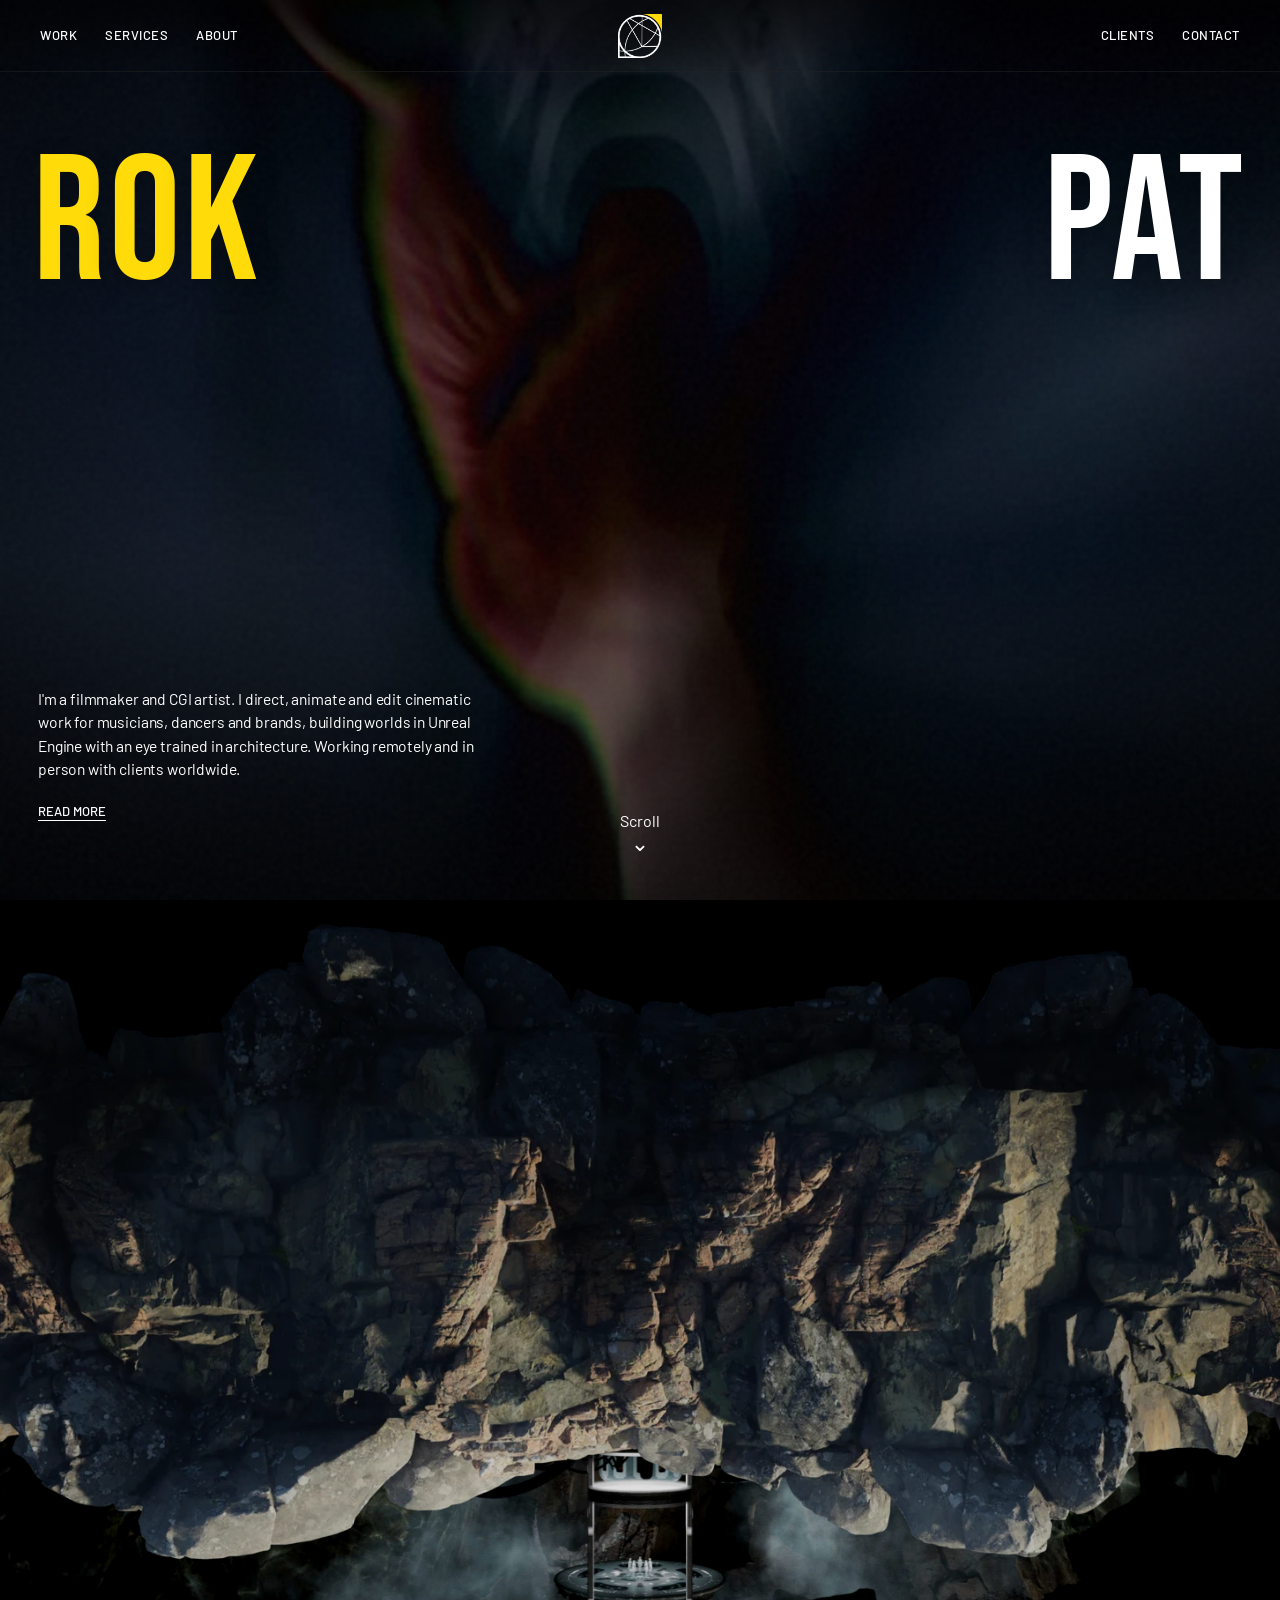
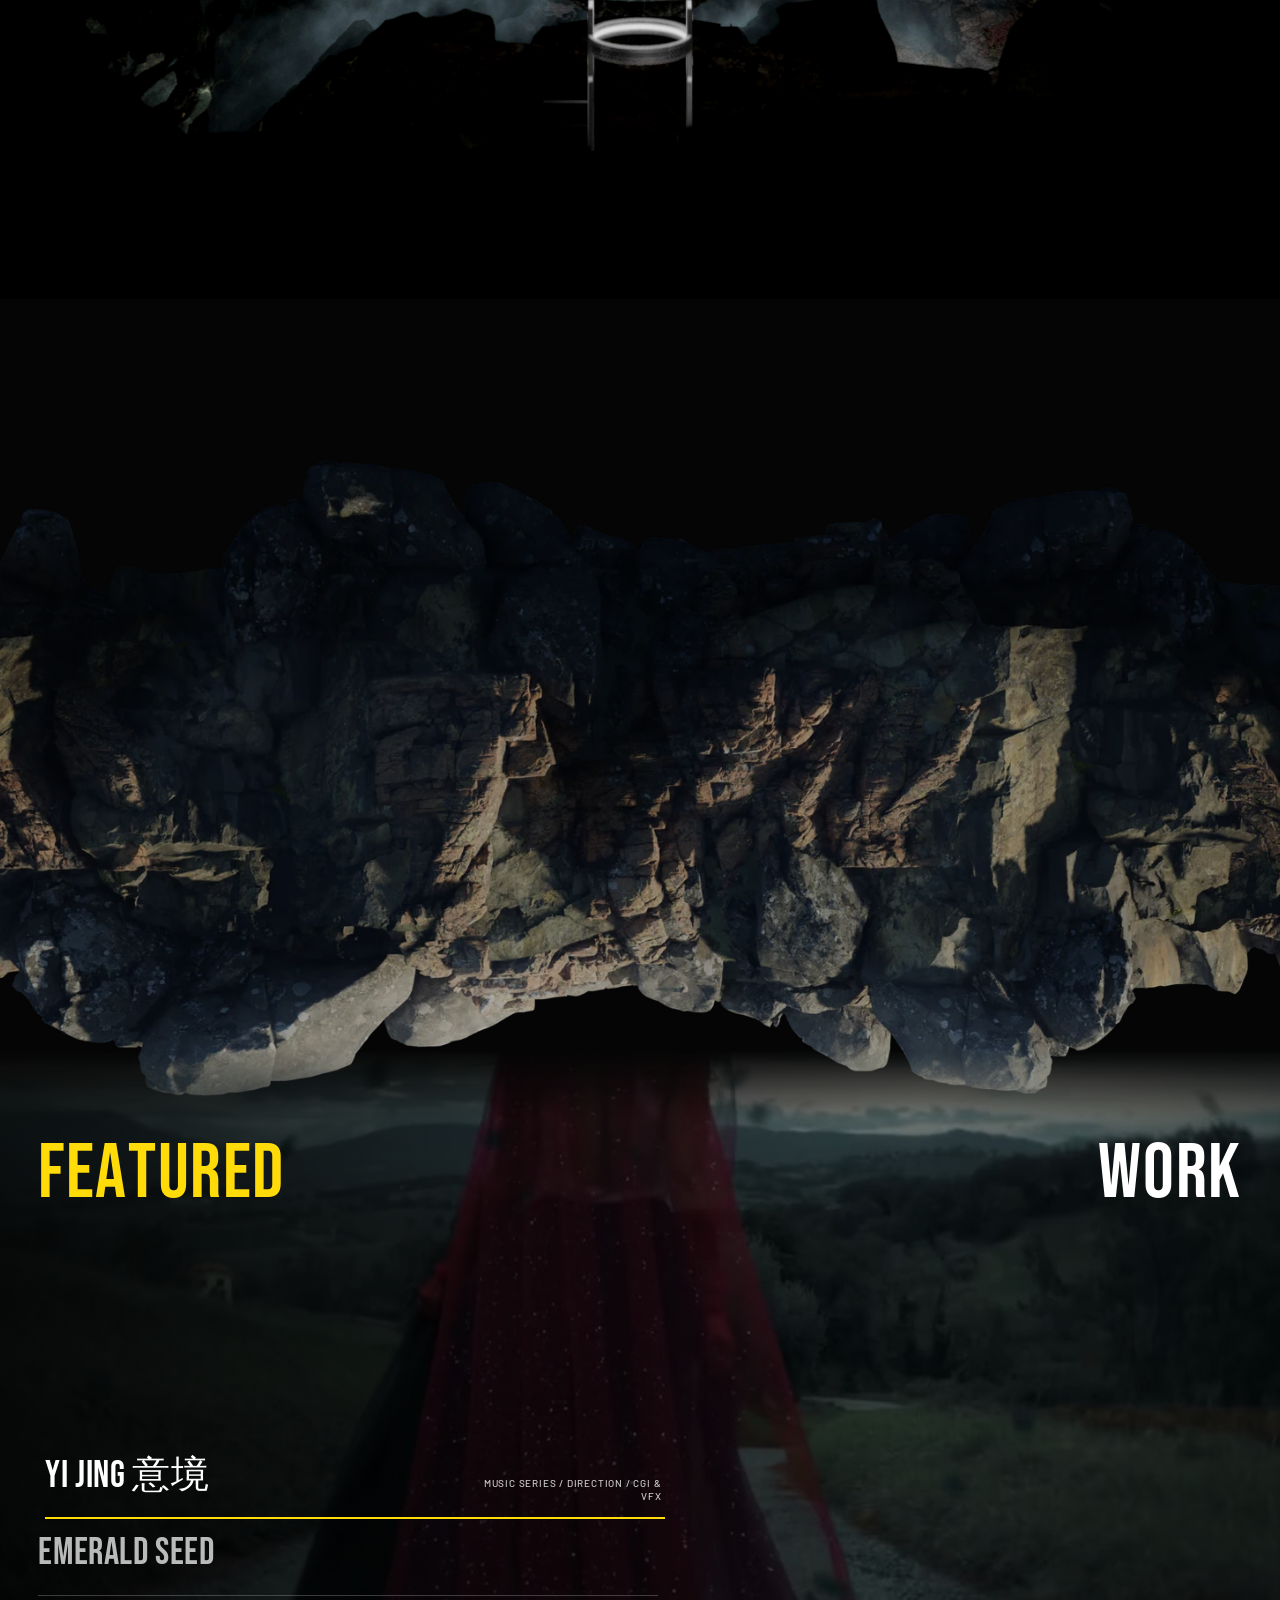
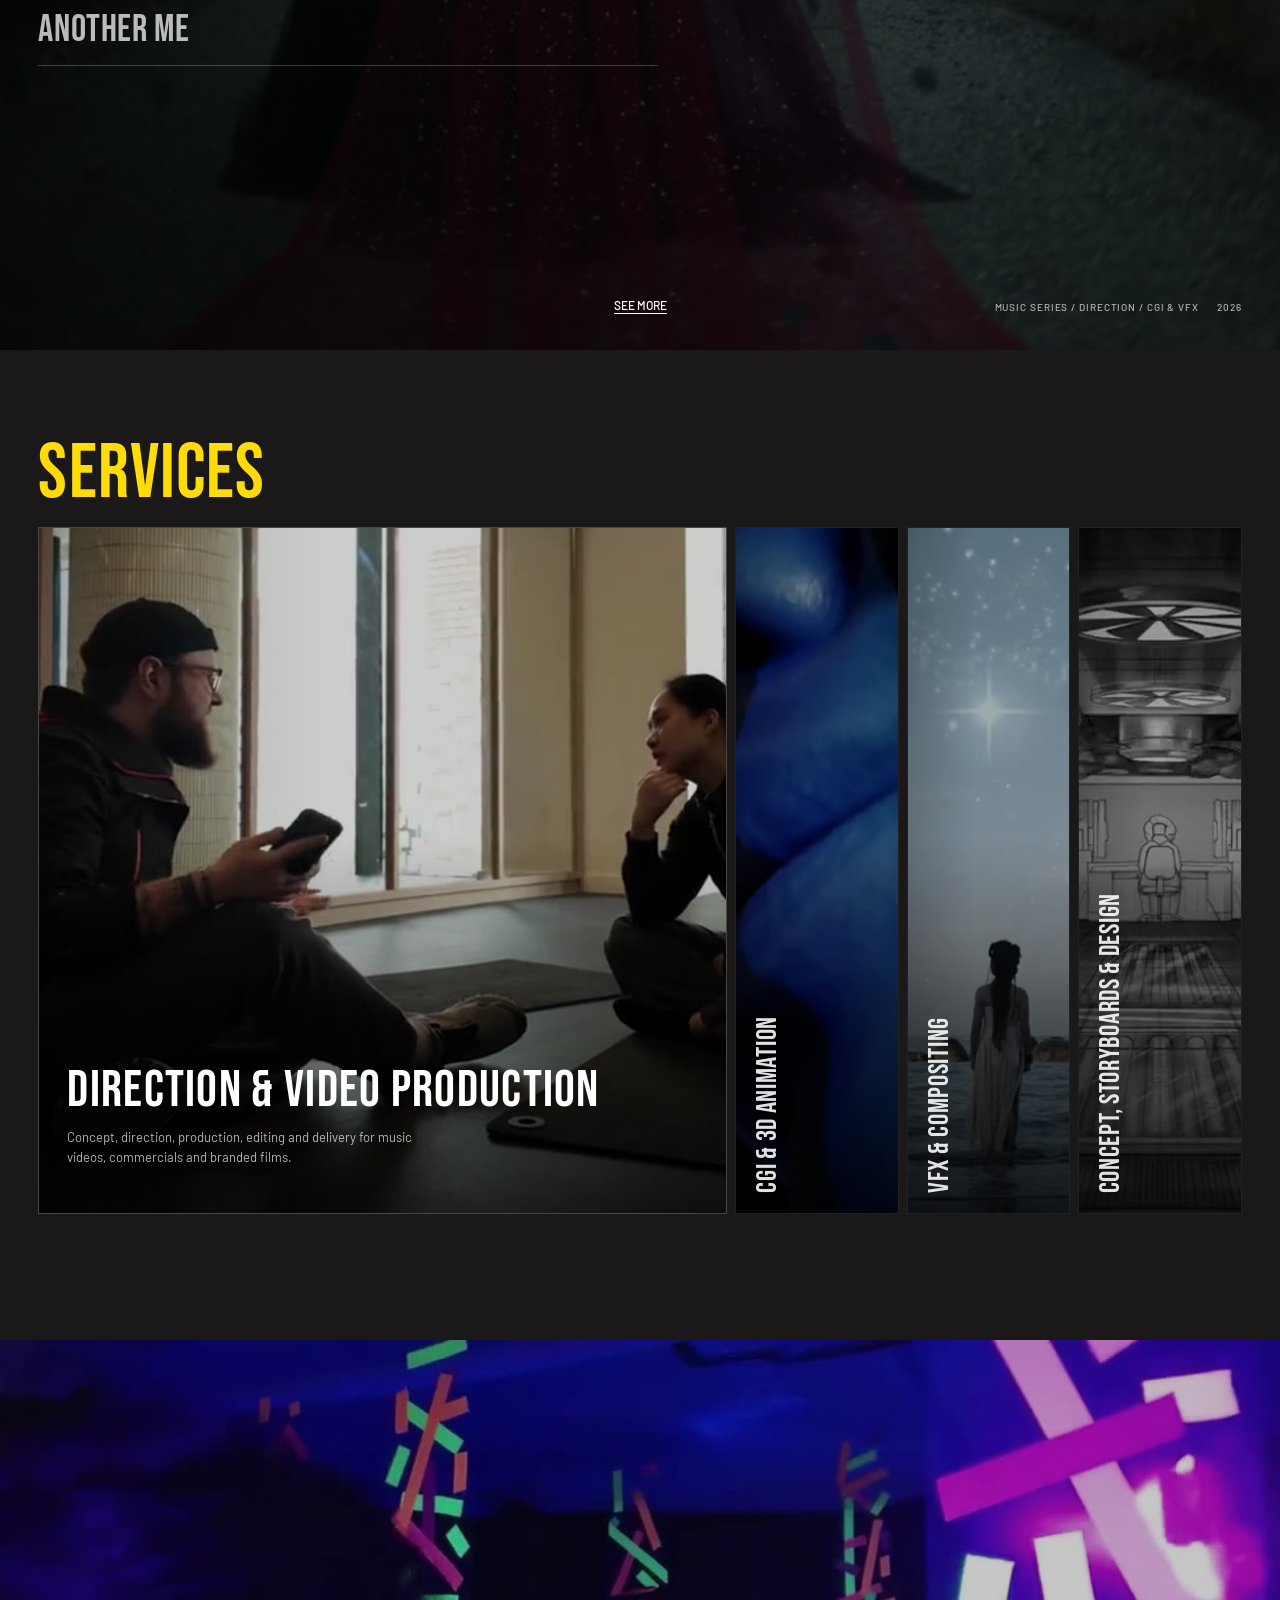
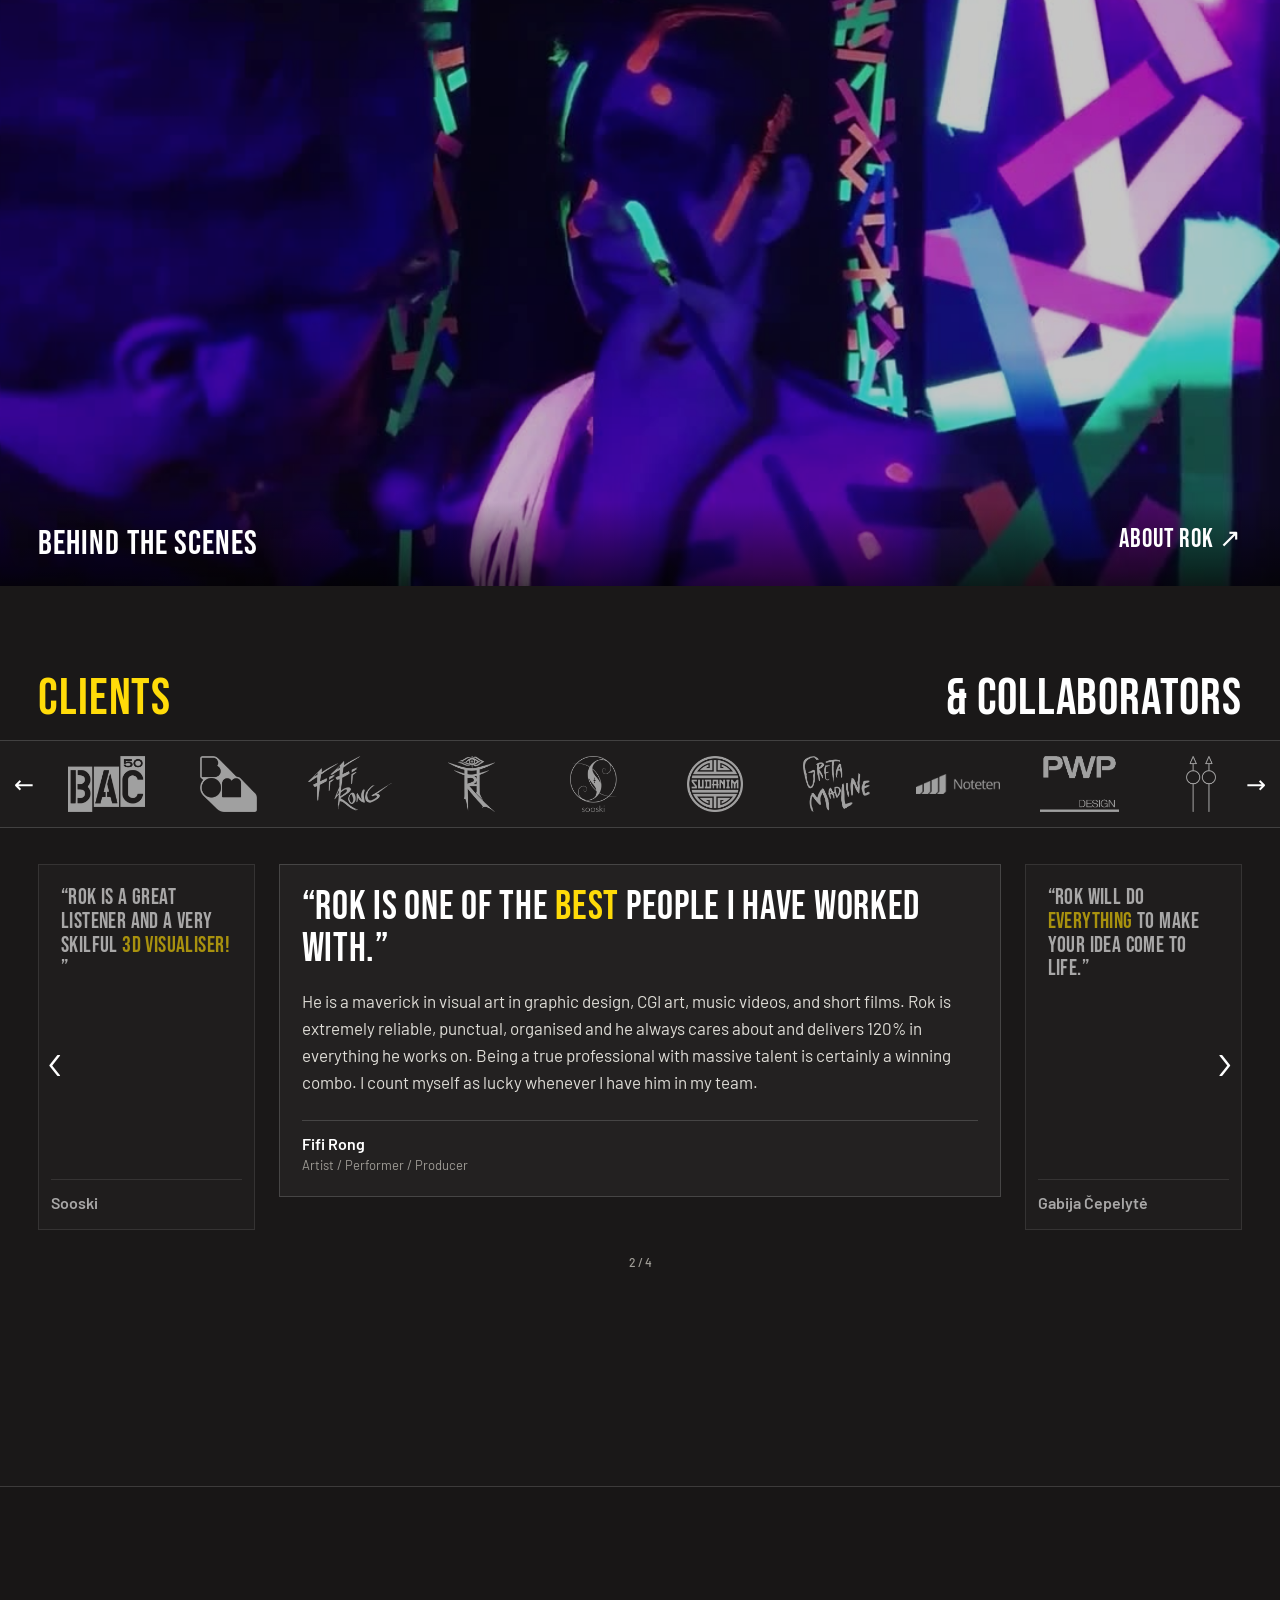
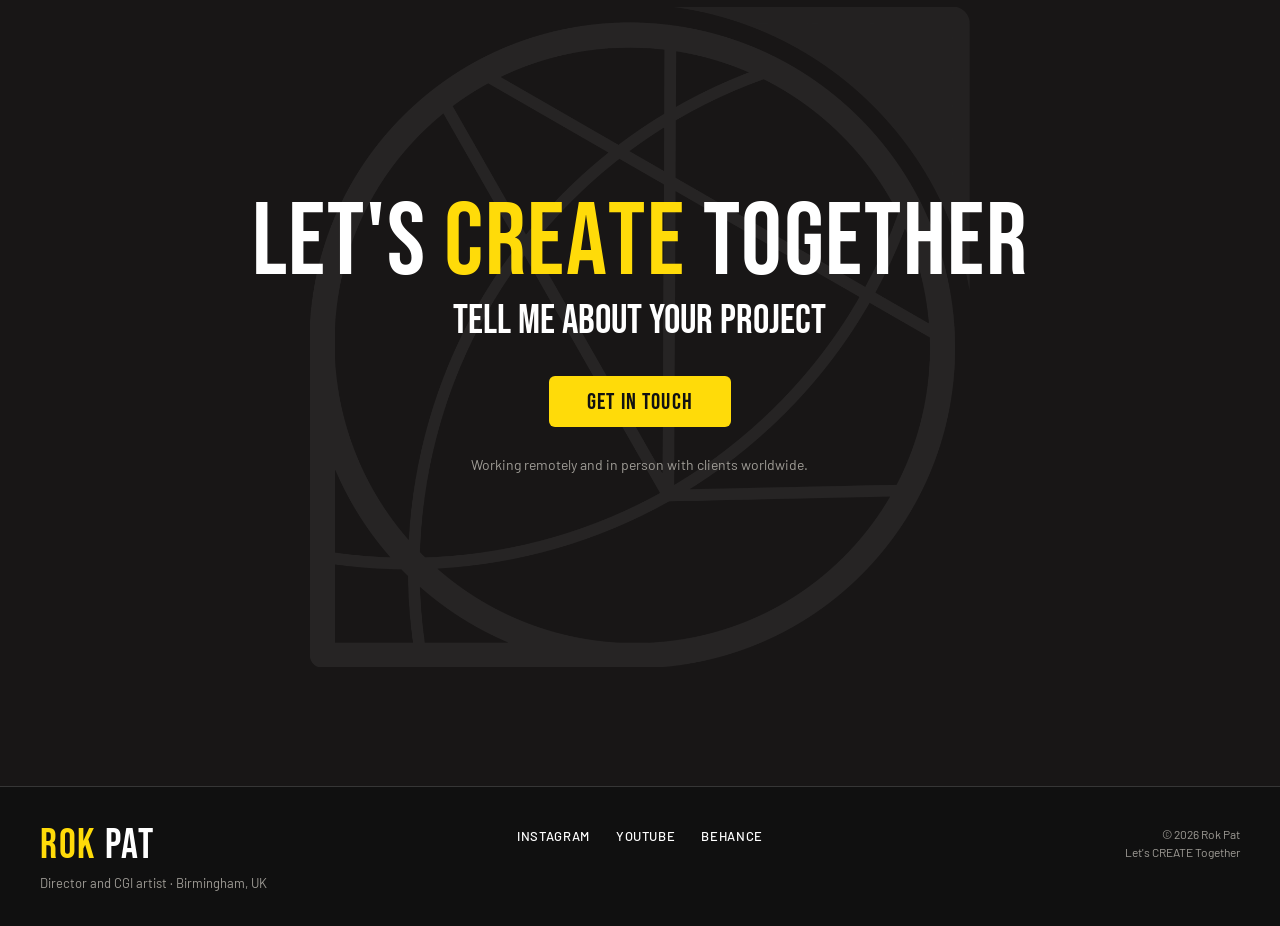
==== commit 611e89b3: "Refine portfolio motion and balance the About layout" ====
--- a/index.html
+++ b/index.html
@@ -23,8 +23,8 @@
   <link rel="stylesheet" href="style.css" />
   <link rel="stylesheet" href="home.css?v=20261108-rok" />
   <link rel="stylesheet" href="services.css?v=20261107-revisions" />
-  <link rel="stylesheet" href="desktop.css?v=20261108-rok" />
-  <link rel="stylesheet" href="mobile.css?v=20261108-rok" media="(max-width:767px)" />
+  <link rel="stylesheet" href="desktop.css?v=20261108-motion" />
+  <link rel="stylesheet" href="mobile.css?v=20261108-motion" media="(max-width:767px)" />
 </head>
 <body class="home-page">
   <header class="site-header home-header">
@@ -315,8 +315,8 @@
   </dialog>
 
   <script src="site.js?v=20261108-nav"></script>
-  <script src="home.js?v=20261108-rok"></script>
-  <script src="photo-trail.js?v=20261108-rok"></script>
+  <script src="home.js?v=20261108-motion"></script>
+  <script src="photo-trail.js?v=20261108-motion"></script>
   <script src="services.js?v=20261011-review"></script>
 </body>
 </html>
--- a/desktop.css
+++ b/desktop.css
@@ -21,7 +21,7 @@
   .contact-gallery.is-interactive{z-index:0}
   [data-photo-trail].is-interactive > :is(.contact-photo,img){
     position:absolute;
-    width:clamp(96px,12vw,180px);
+    width:clamp(67.2px,8.4vw,126px);
     height:auto;
     max-height:none;
     aspect-ratio:1;
@@ -31,7 +31,7 @@
     animation:none;
     transform:translate(-50%,-50%);
   }
-  [data-photo-trail].is-interactive img{object-fit:contain;filter:none}
+  [data-photo-trail].is-interactive img{object-fit:contain;filter:brightness(.65) saturate(.7)}
   .contact-gallery.is-interactive .contact-photo img{width:100%;height:100%}
   .contact-stage:has(.is-interactive){position:static}
 }
@@ -132,7 +132,8 @@
     margin-bottom:clamp(10px,2dvh,30px);
     font-size:clamp(33px,min(4vw,6.5dvh),86px);
   }
-  .home-page .logo-track a{flex-basis:clamp(108px,9vw,144px);height:clamp(53px,8dvh,80px)}
+  .home-page .logo-track a{flex-basis:clamp(118px,9.5vw,156px);height:clamp(64px,9.5dvh,96px);padding-block:9px}
+  .home-page .logo-track img{max-height:56px}
   .logo-window.is-looping{scroll-snap-type:none;scroll-behavior:auto}
   .logo-window.is-looping .logo-track{min-width:0;justify-content:flex-start}
   .home-page .testimonial-carousel{padding-top:clamp(14px,4dvh,54px)}
--- a/mobile.css
+++ b/mobile.css
@@ -101,7 +101,7 @@
 .clients-title h2{font-size:clamp(38px,10vw,57px)}
 .logo-ribbon{grid-template-columns:44px minmax(0,1fr) 44px}
 .logo-arrow{width:44px;height:48px}
-.logo-track a{flex-basis:96px;height:58px}
+.logo-track a{flex-basis:104px;height:66px}
 .testimonial-carousel{padding-top:24px}
 .testimonial-stage{display:grid;min-height:0;padding:0;gap:12px}
 .testimonial-card,.testimonial-card.is-center{
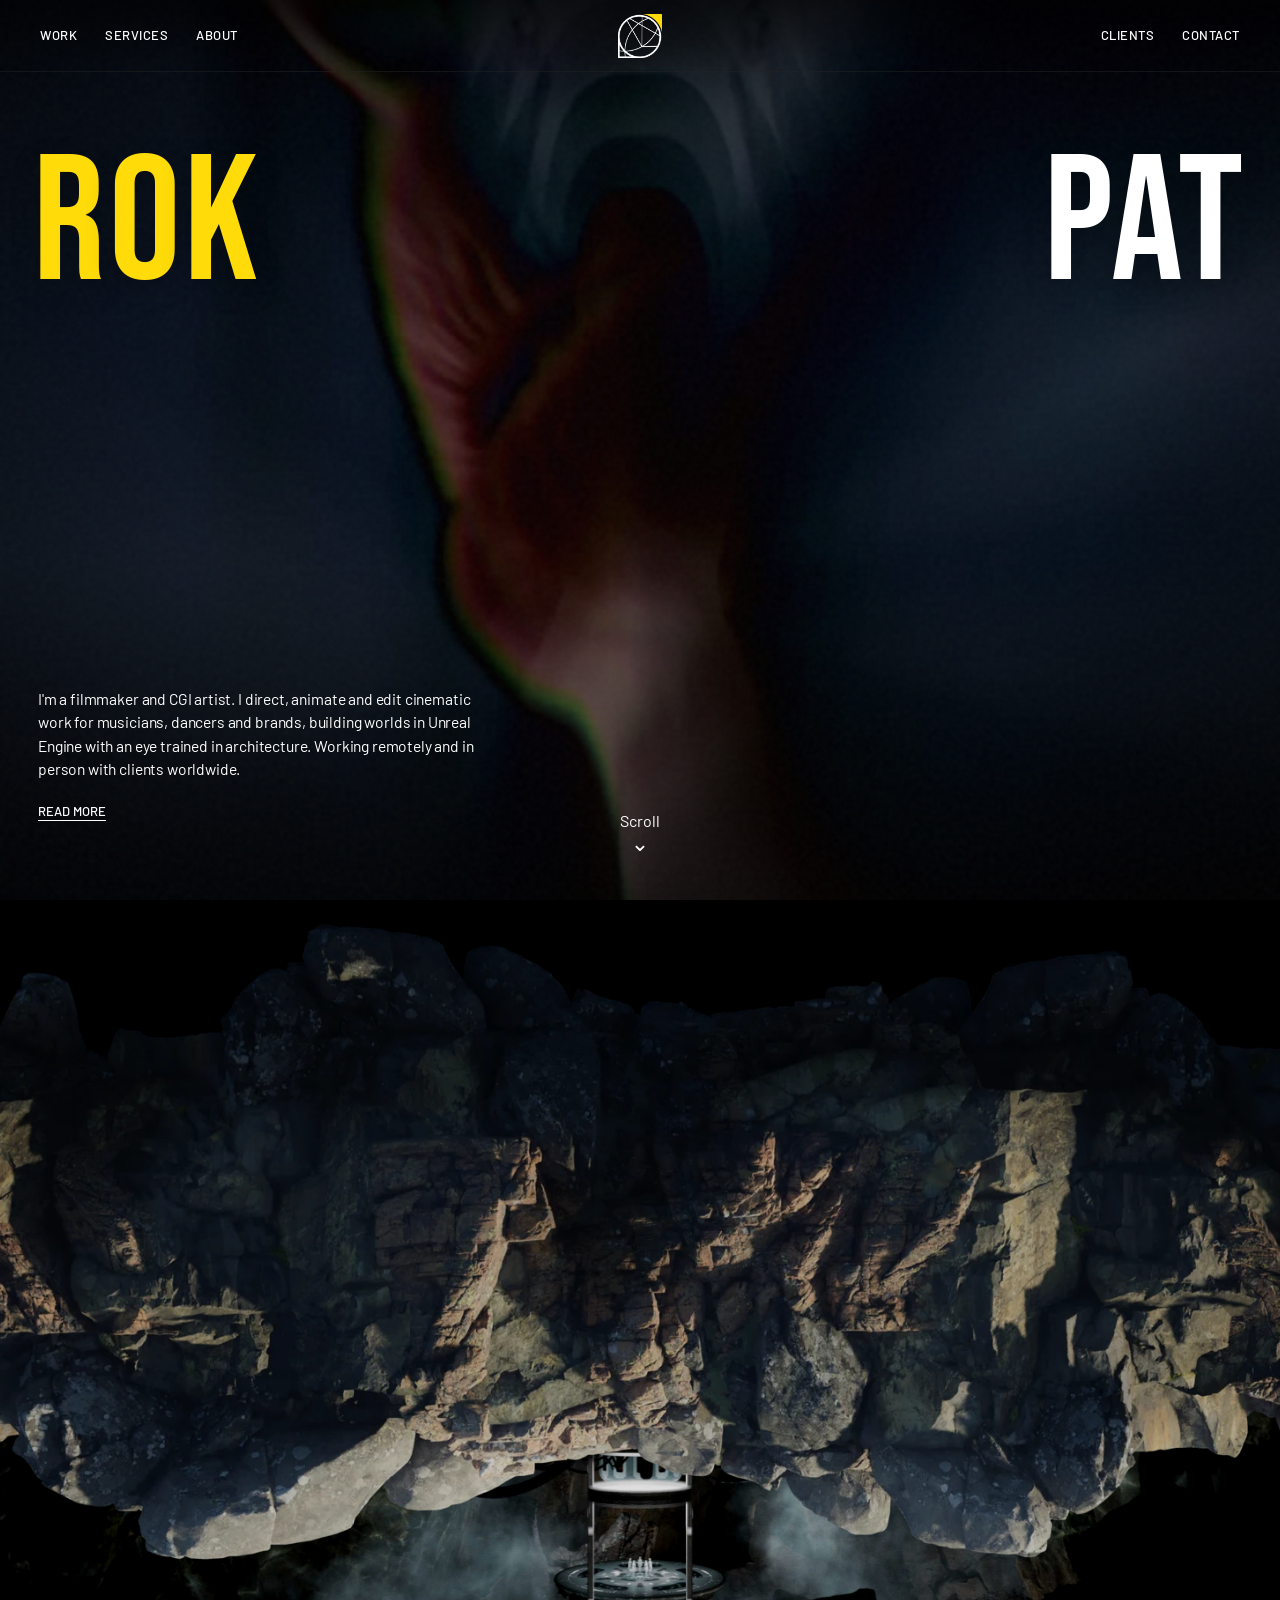
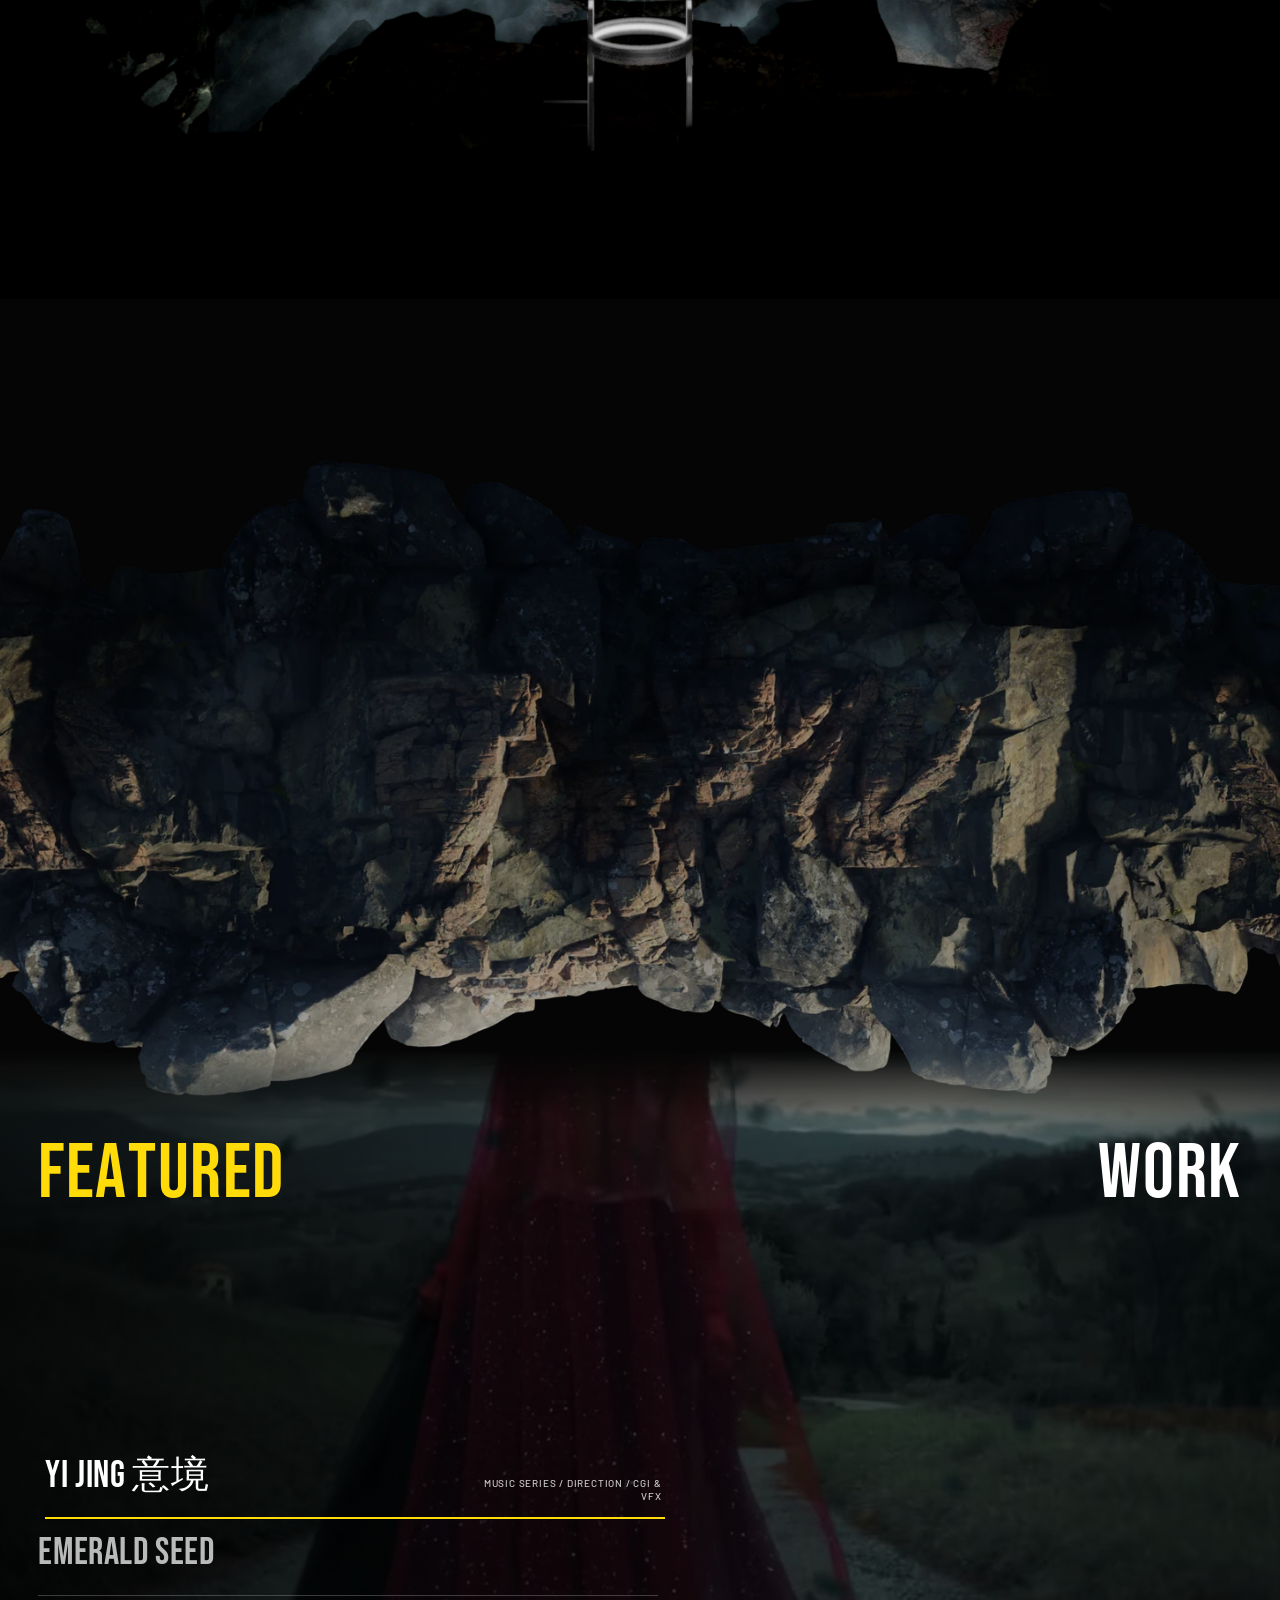
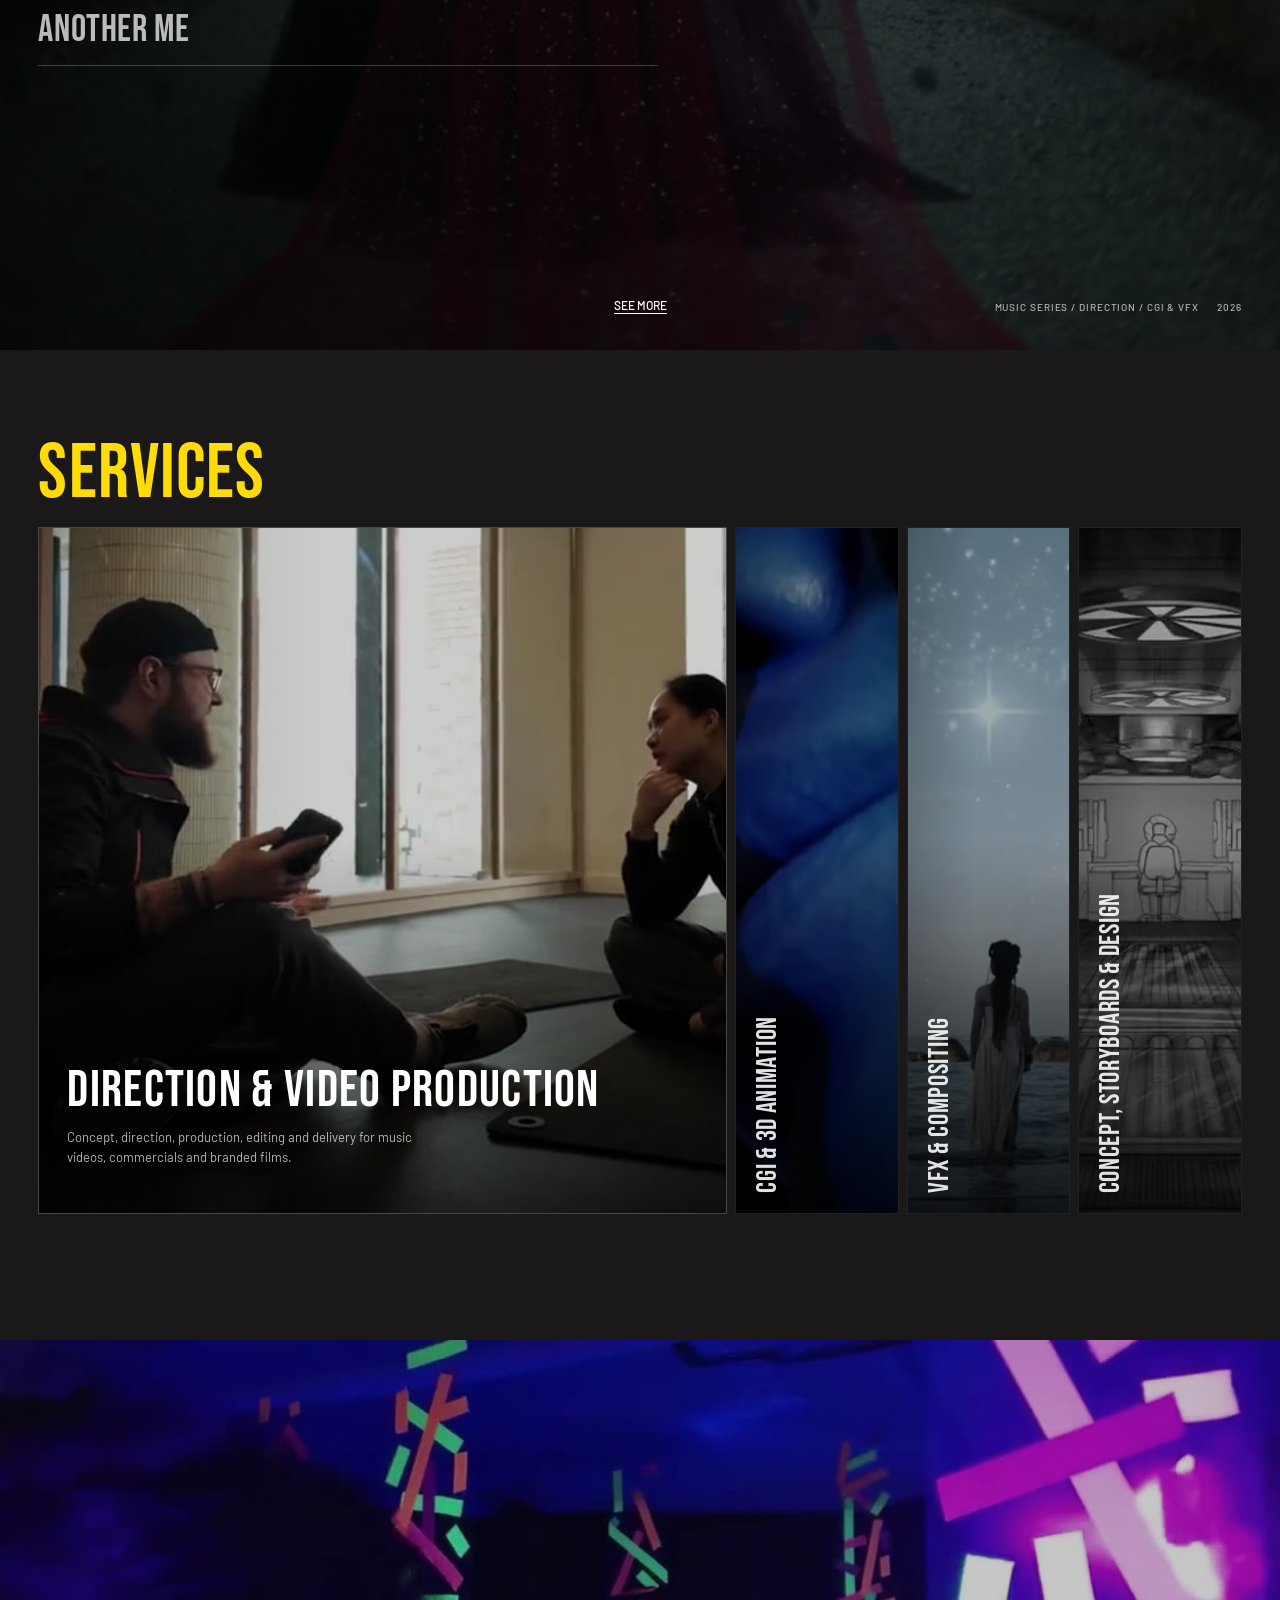
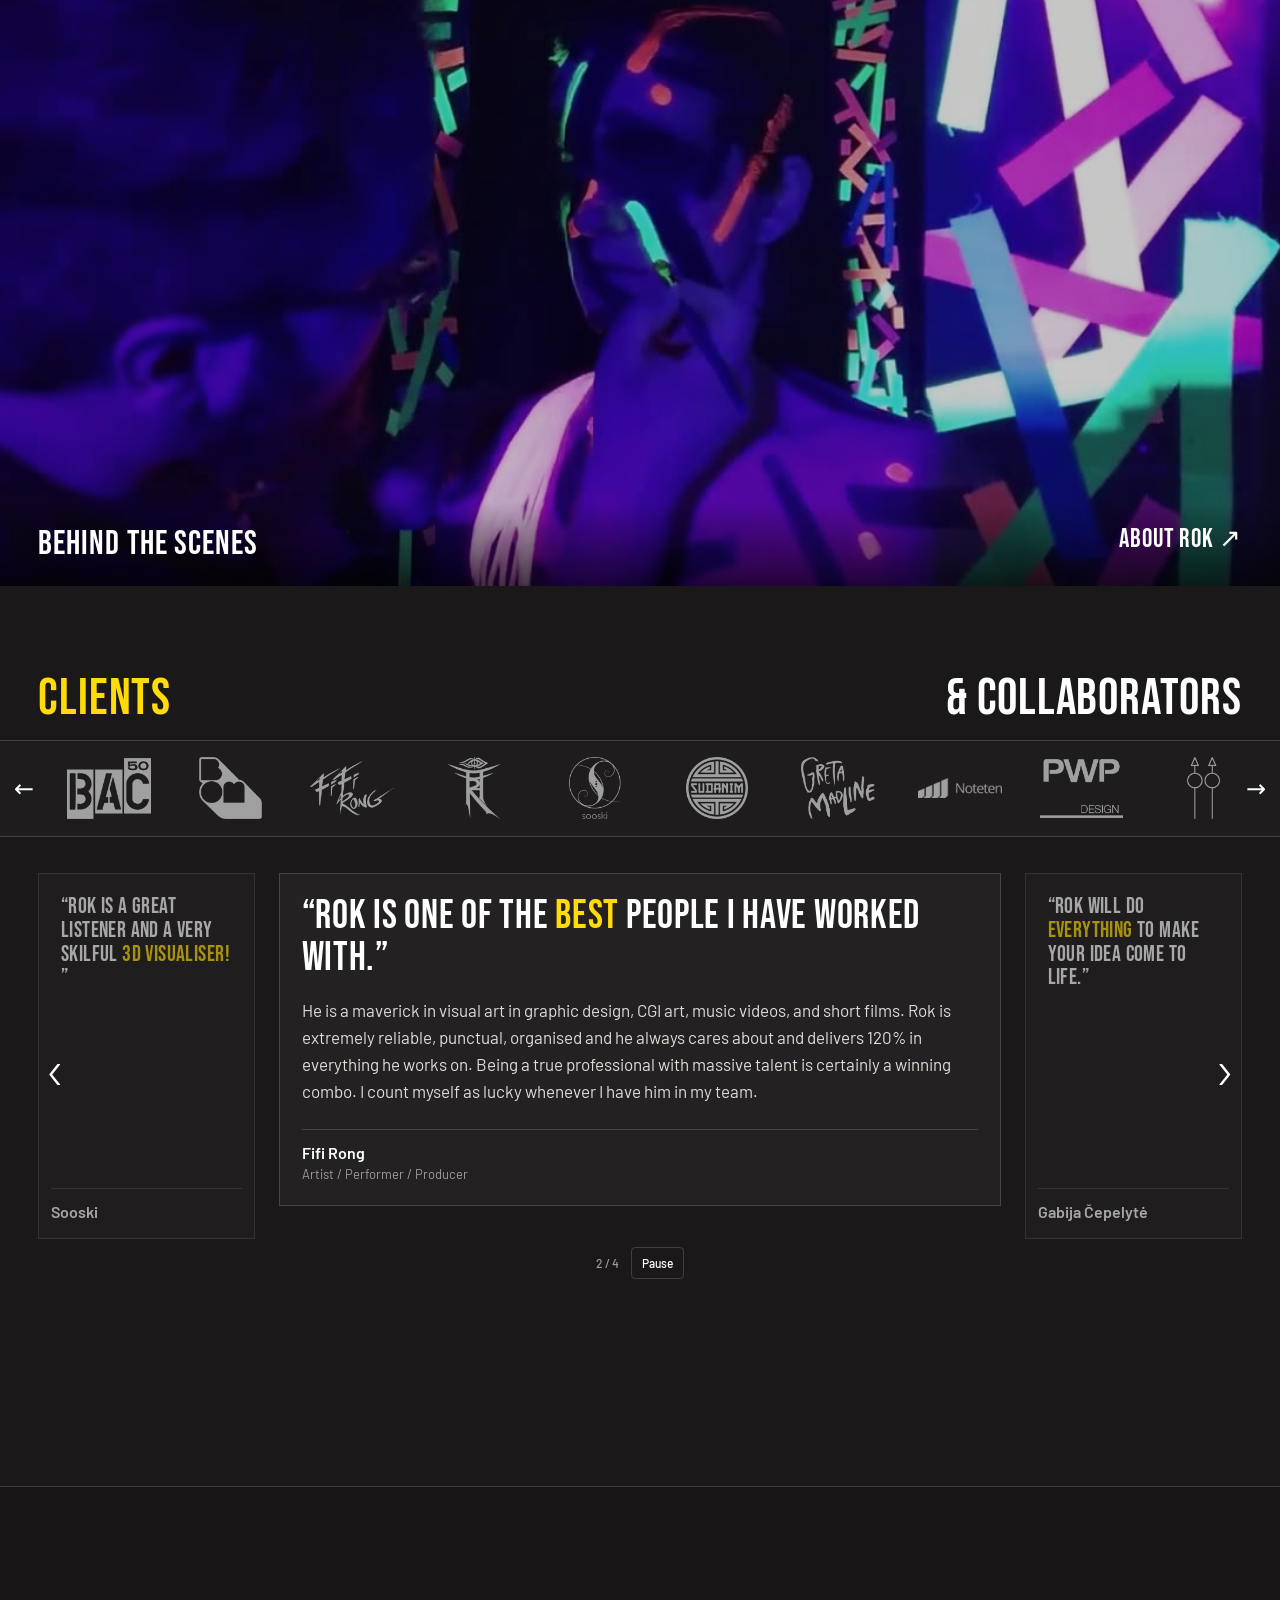
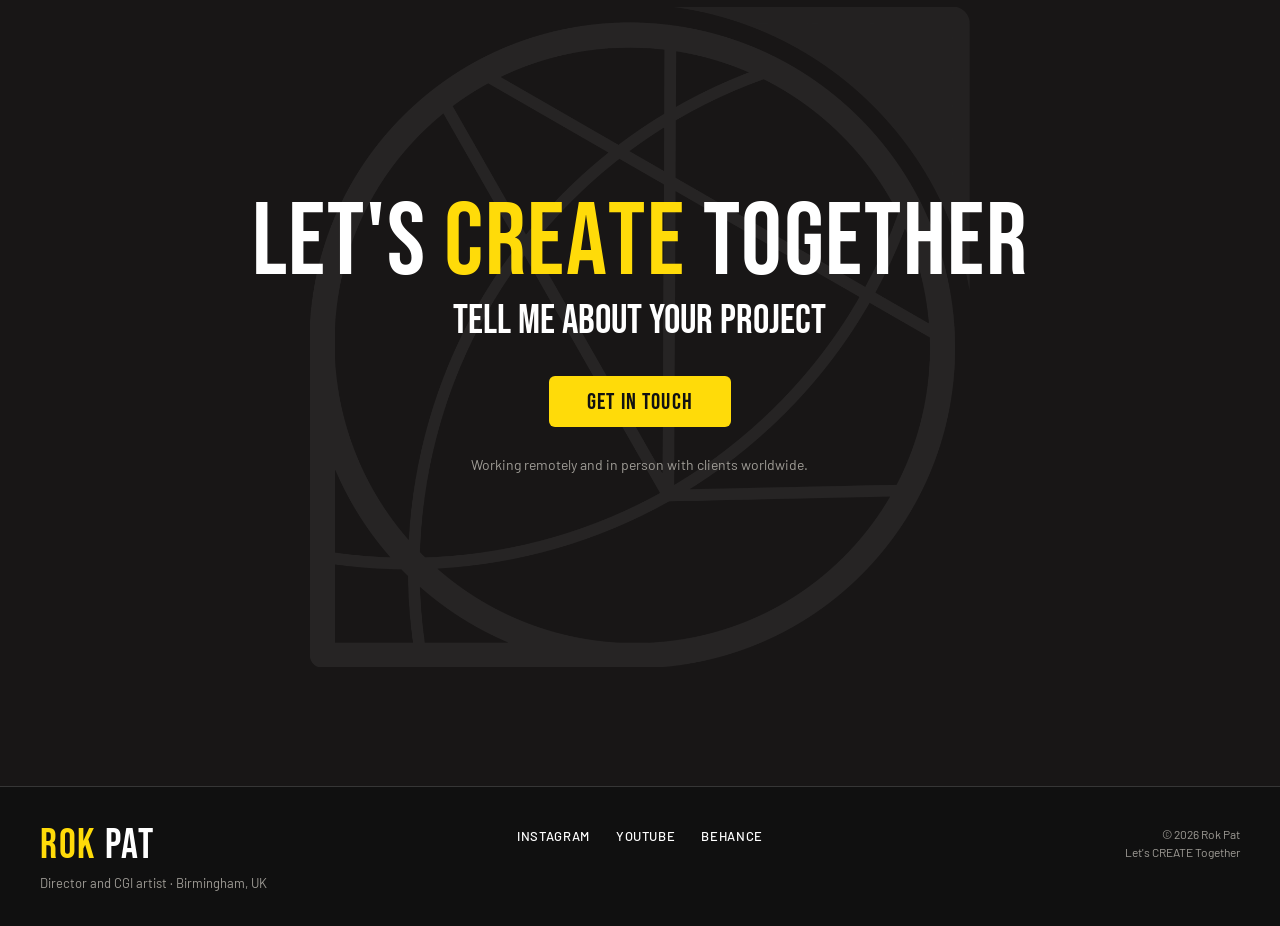
==== commit 4d1253fe: "Restore About layout and keep testimonials rotating" ====
--- a/index.html
+++ b/index.html
@@ -23,8 +23,8 @@
   <link rel="stylesheet" href="style.css" />
   <link rel="stylesheet" href="home.css?v=20261108-rok" />
   <link rel="stylesheet" href="services.css?v=20261107-revisions" />
-  <link rel="stylesheet" href="desktop.css?v=20261108-motion" />
-  <link rel="stylesheet" href="mobile.css?v=20261108-motion" media="(max-width:767px)" />
+  <link rel="stylesheet" href="desktop.css?v=20261108-rotation" />
+  <link rel="stylesheet" href="mobile.css?v=20261108-rotation" media="(max-width:767px)" />
 </head>
 <body class="home-page">
   <header class="site-header home-header">
@@ -238,9 +238,9 @@
         <button class="logo-arrow" type="button" data-logo-step="1" aria-label="Next client logos" aria-controls="client-logo-window" disabled>→</button>
       </div>
 
-      <div class="testimonial-carousel shell reveal" id="testimonials" aria-live="polite">
+      <div class="testimonial-carousel shell reveal" id="testimonials">
         <button class="testimonial-arrow testimonial-prev" type="button" aria-label="Previous testimonial">‹</button>
-        <div class="testimonial-stage">
+        <div class="testimonial-stage" aria-live="off">
           <article class="testimonial-card is-left">
             <h3>“Rok is a great listener and a very skilful <em>3D visualiser!</em>”</h3>
             <div class="testimonial-full">
@@ -275,7 +275,10 @@
           </article>
         </div>
         <button class="testimonial-arrow testimonial-next" type="button" aria-label="Next testimonial">›</button>
-        <div class="testimonial-count"><span id="testimonial-current">2</span> / 4</div>
+        <div class="testimonial-count">
+          <span><span id="testimonial-current">2</span> / 4</span>
+          <button class="testimonial-toggle" type="button" aria-label="Pause testimonial rotation" hidden>Pause</button>
+        </div>
       </div>
     </section>
 
@@ -315,7 +318,7 @@
   </dialog>
 
   <script src="site.js?v=20261108-nav"></script>
-  <script src="home.js?v=20261108-motion"></script>
+  <script src="home.js?v=20261108-rotation"></script>
   <script src="photo-trail.js?v=20261108-motion"></script>
   <script src="services.js?v=20261011-review"></script>
 </body>
--- a/desktop.css
+++ b/desktop.css
@@ -132,8 +132,8 @@
     margin-bottom:clamp(10px,2dvh,30px);
     font-size:clamp(33px,min(4vw,6.5dvh),86px);
   }
-  .home-page .logo-track a{flex-basis:clamp(118px,9.5vw,156px);height:clamp(64px,9.5dvh,96px);padding-block:9px}
-  .home-page .logo-track img{max-height:56px}
+  .home-page .logo-track a{flex-basis:clamp(118px,9.5vw,156px);height:clamp(70px,10.5dvh,106px);padding-block:9px}
+  .home-page .logo-track img{max-height:62px}
   .logo-window.is-looping{scroll-snap-type:none;scroll-behavior:auto}
   .logo-window.is-looping .logo-track{min-width:0;justify-content:flex-start}
   .home-page .testimonial-carousel{padding-top:clamp(14px,4dvh,54px)}
@@ -168,7 +168,16 @@
   .home-page .testimonial-card footer{inset:auto 12px 16px}
   .home-page .testimonial-card.is-center footer{position:static;margin-top:auto}
   .home-page .testimonial-arrow{width:44px;height:48px;top:50%}
-  .home-page .testimonial-count{bottom:10px}
+  .home-page .testimonial-count{display:flex;align-items:center;gap:12px;bottom:8px;white-space:nowrap}
+  .testimonial-toggle{
+    min-height:32px;
+    padding:3px 10px;
+    border:1px solid var(--brand-line);
+    border-radius:4px;
+    background:none;
+    color:#fff;
+  }
+  .testimonial-toggle:is(:hover,:focus-visible){color:var(--brand-yellow)}
   .home-page .home-cta h2{font-size:clamp(57px,min(8vw,13dvh),112px)}
   .contact-stage{padding-block:clamp(72px,15dvh,180px) clamp(64px,13dvh,160px)}
 }
--- a/mobile.css
+++ b/mobile.css
@@ -101,7 +101,8 @@
 .clients-title h2{font-size:clamp(38px,10vw,57px)}
 .logo-ribbon{grid-template-columns:44px minmax(0,1fr) 44px}
 .logo-arrow{width:44px;height:48px}
-.logo-track a{flex-basis:104px;height:66px}
+.logo-track a{flex-basis:104px;height:72px}
+.logo-track img{max-height:50px}
 .testimonial-carousel{padding-top:24px}
 .testimonial-stage{display:grid;min-height:0;padding:0;gap:12px}
 .testimonial-card,.testimonial-card.is-center{
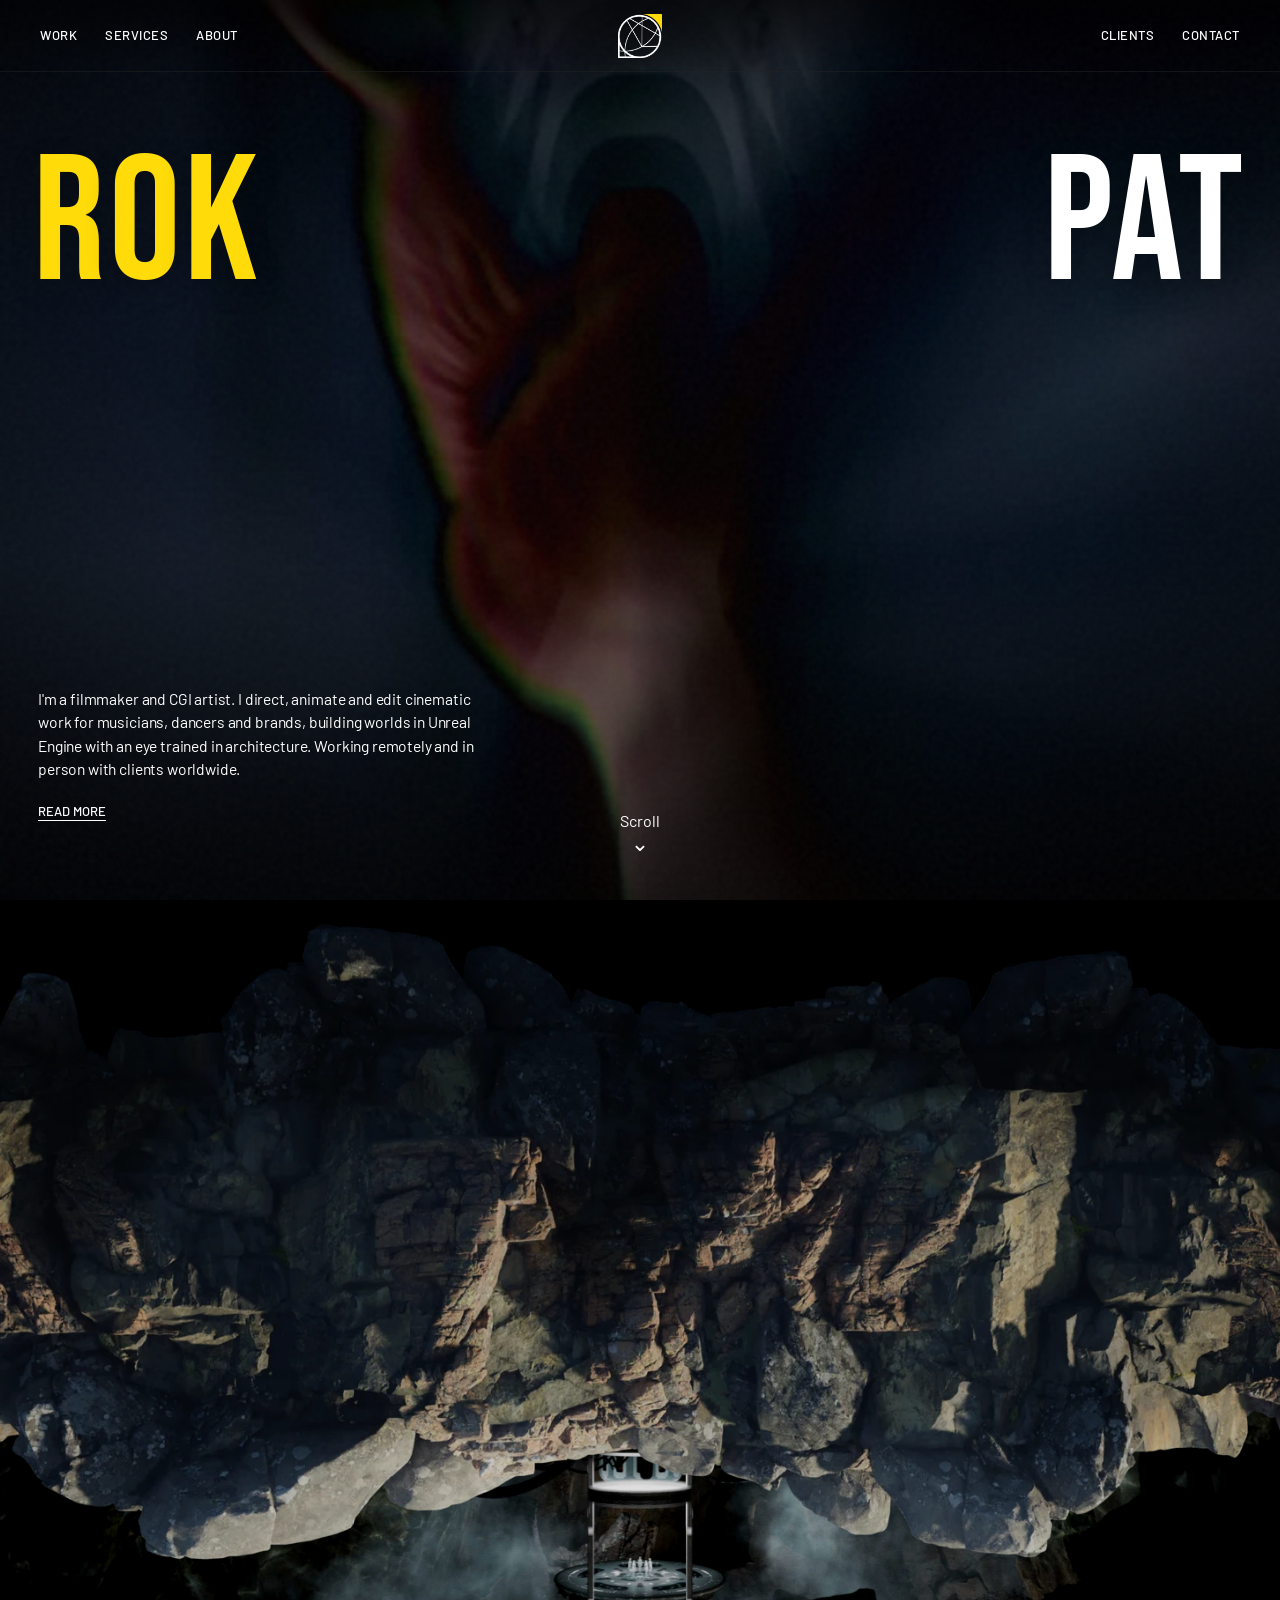
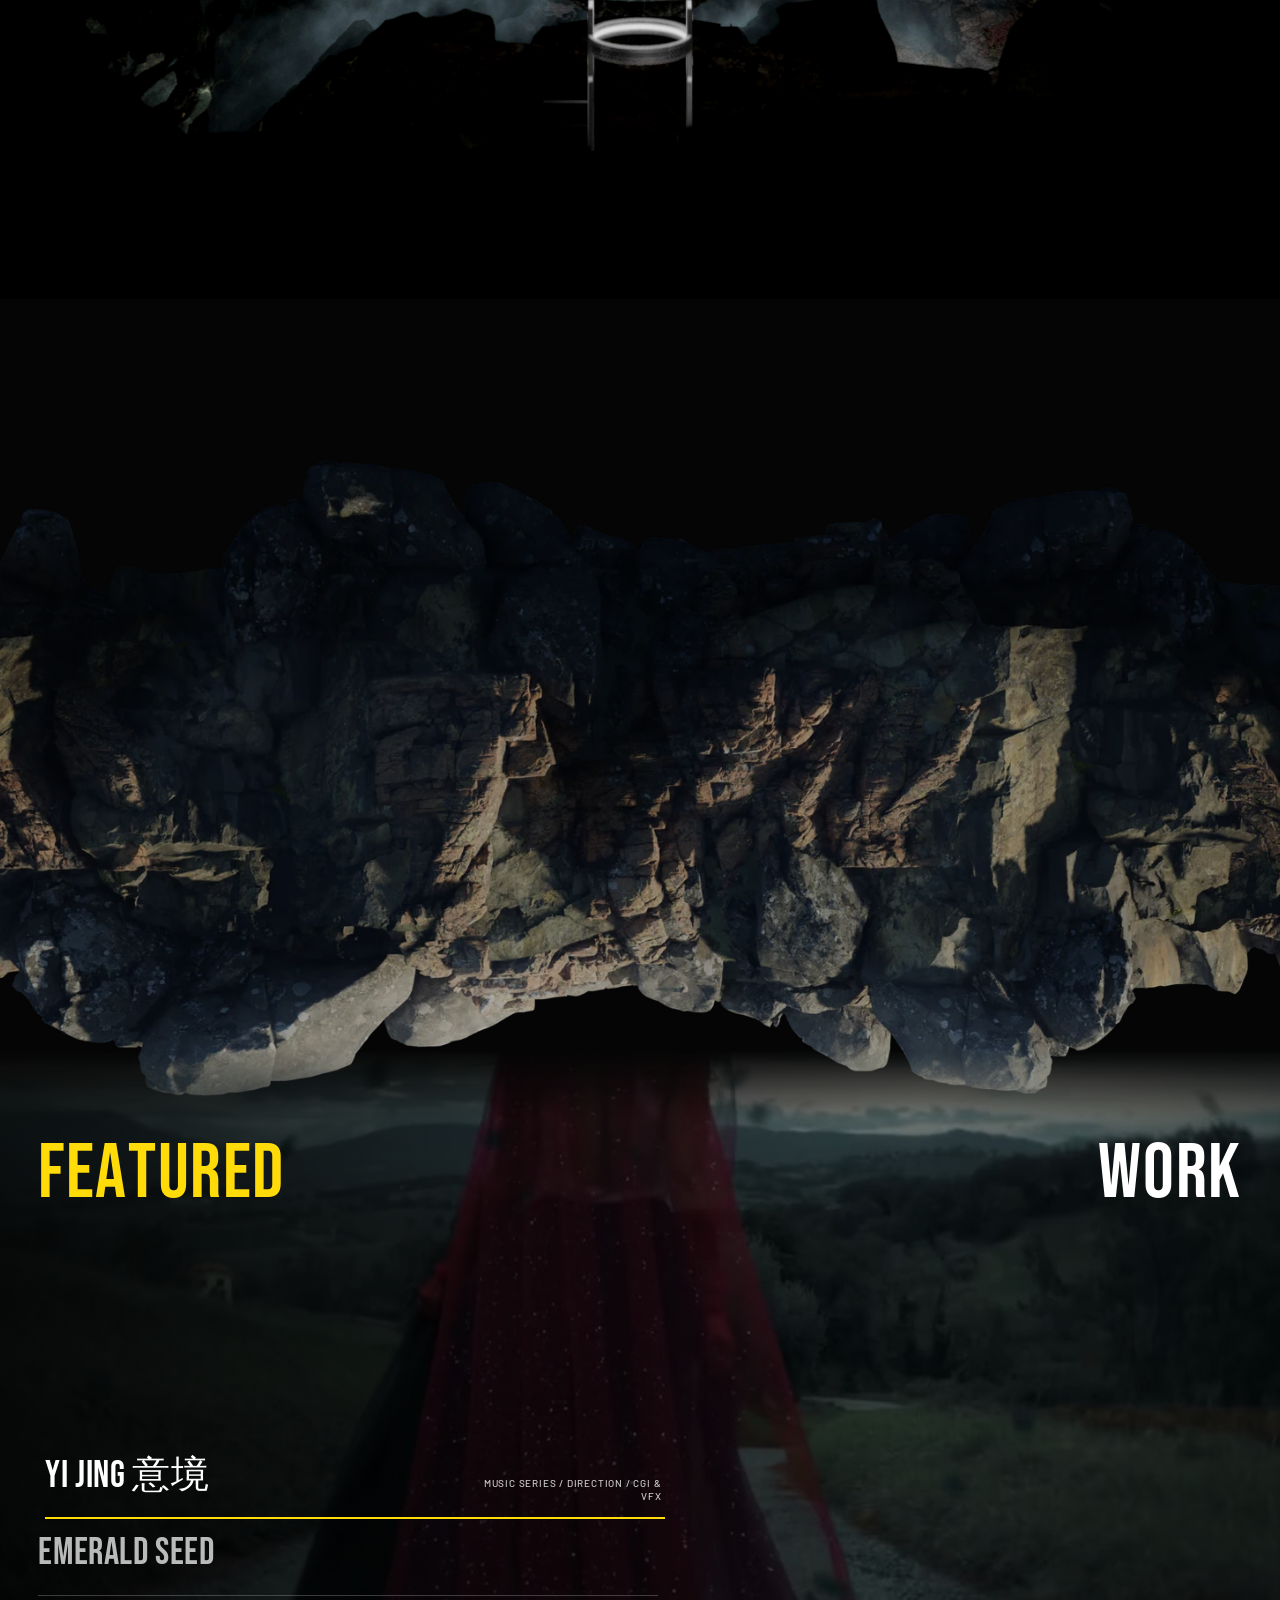
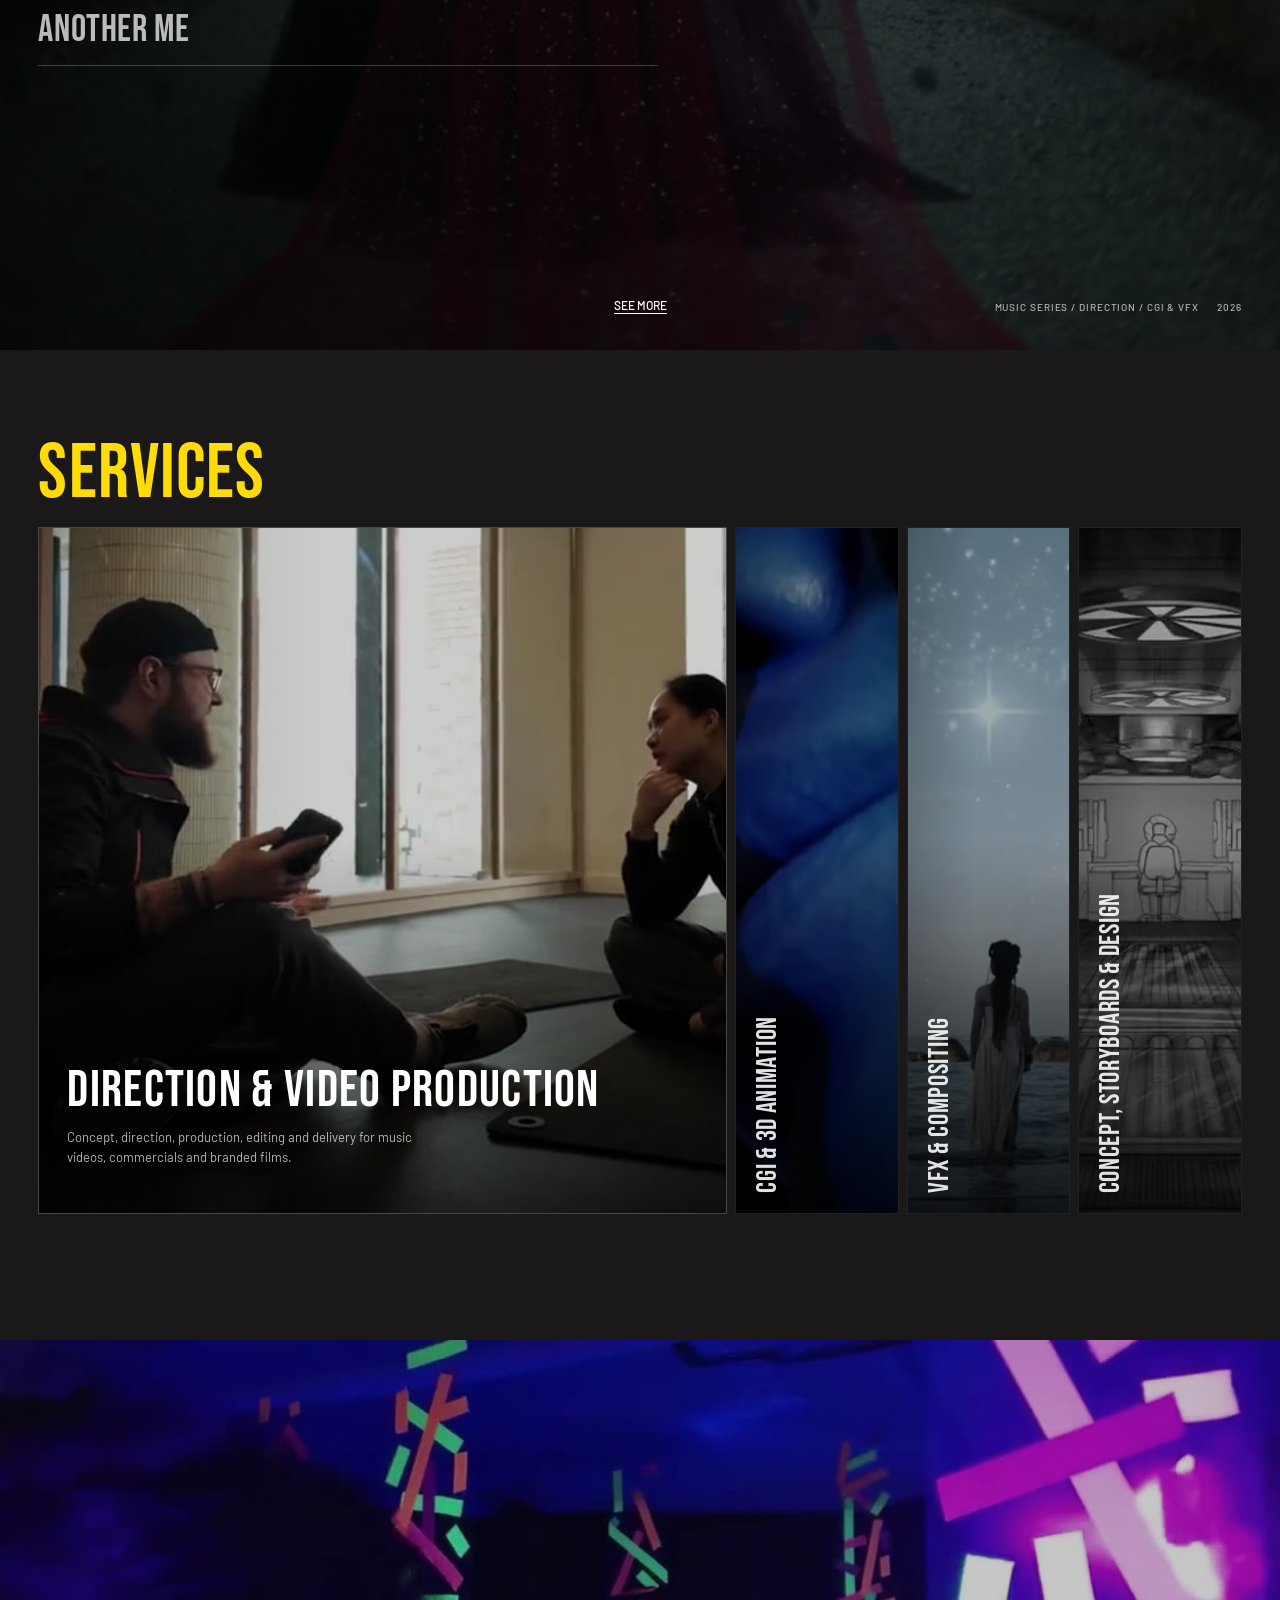
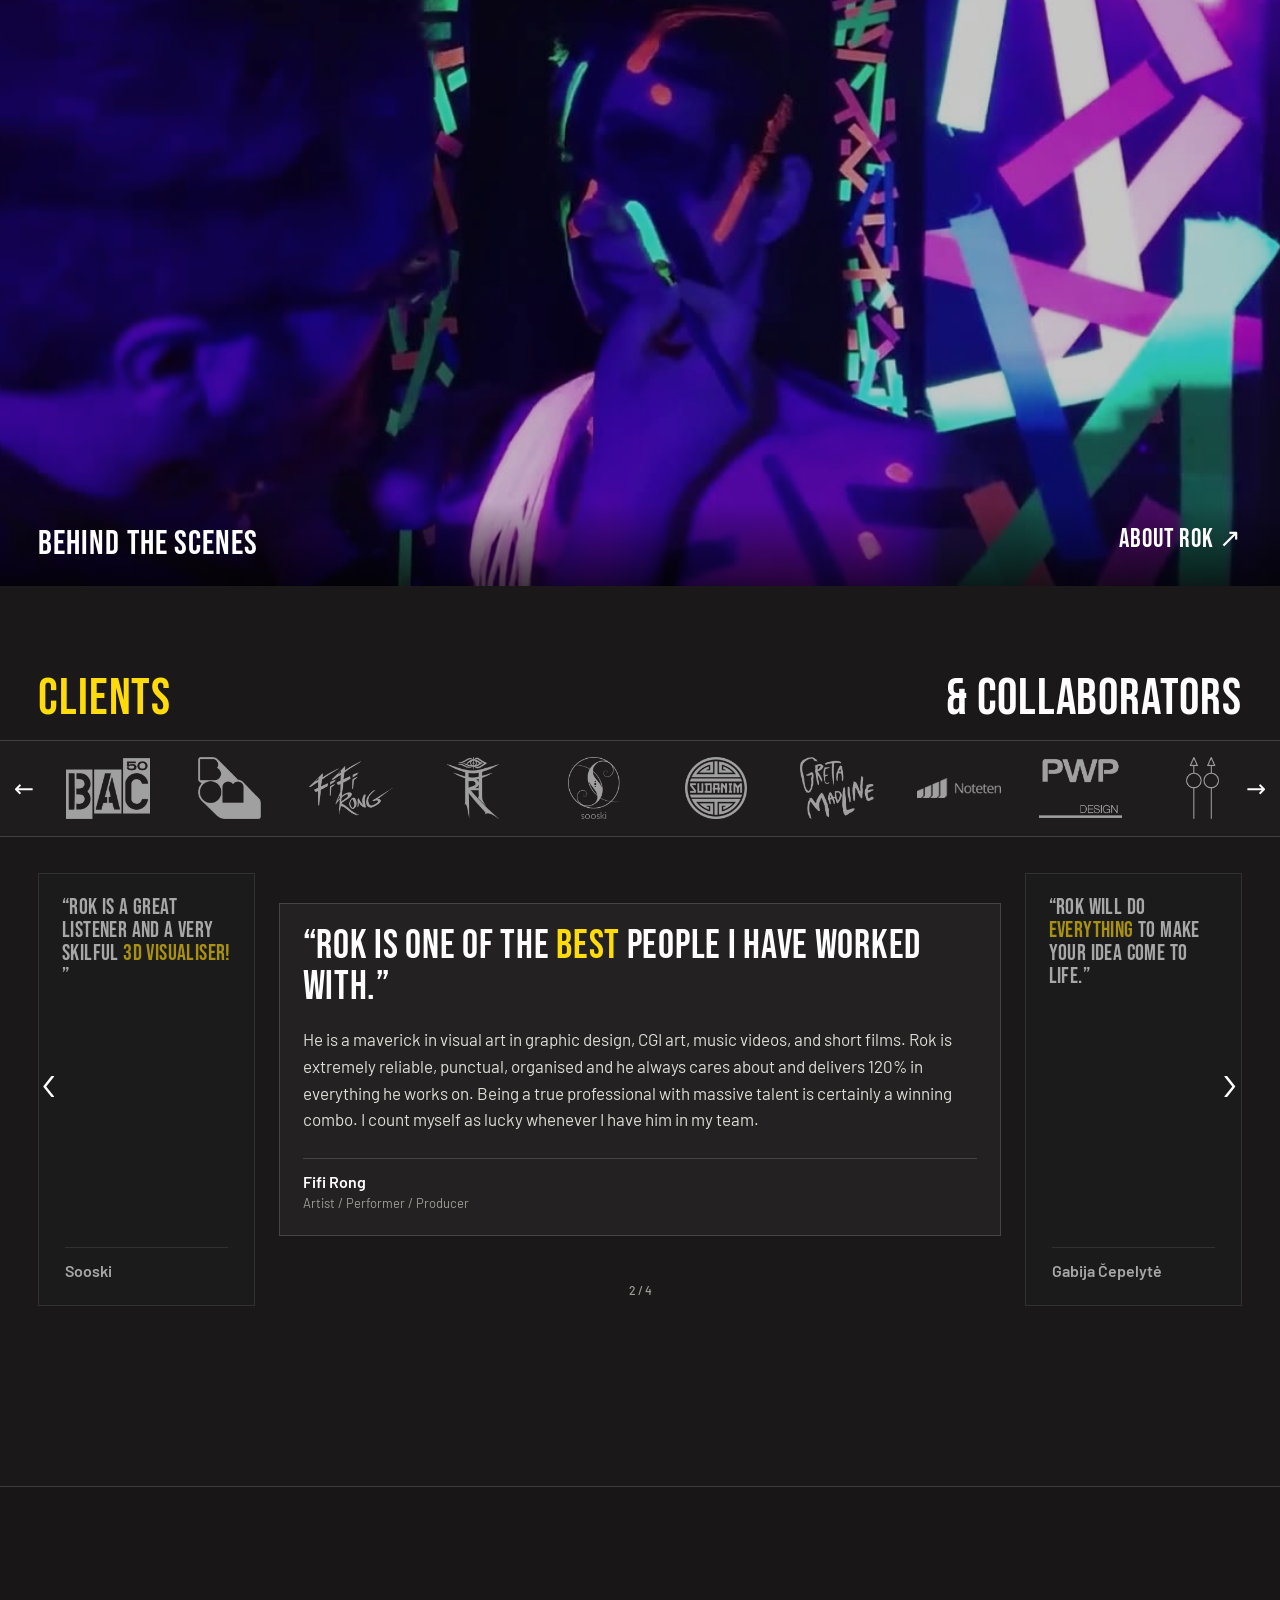
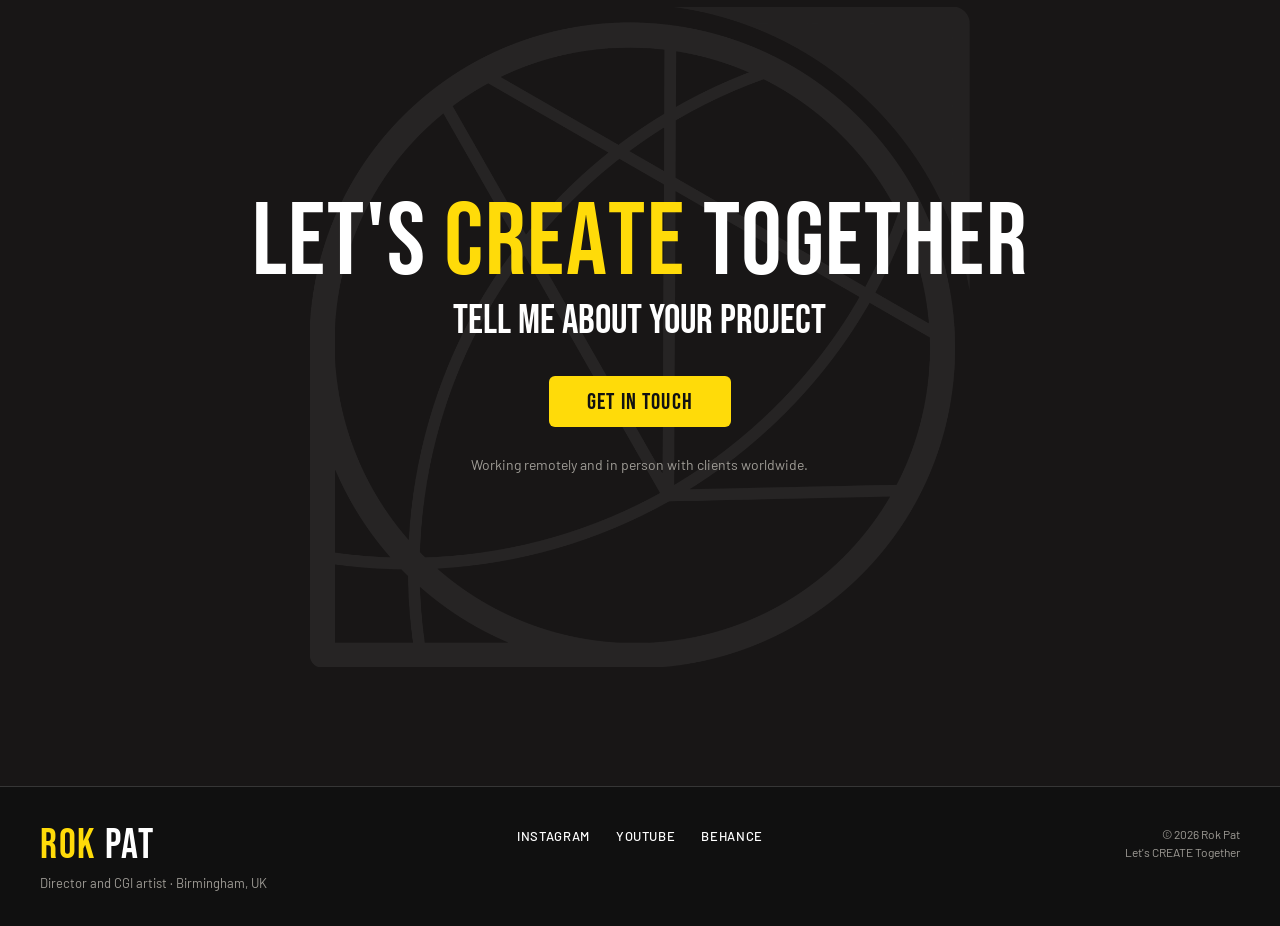
==== commit aaa8c417: "Restore the November 7 About and testimonial layouts" ====
--- a/index.html
+++ b/index.html
@@ -23,8 +23,8 @@
   <link rel="stylesheet" href="style.css" />
   <link rel="stylesheet" href="home.css?v=20261108-rok" />
   <link rel="stylesheet" href="services.css?v=20261107-revisions" />
-  <link rel="stylesheet" href="desktop.css?v=20261108-rotation" />
-  <link rel="stylesheet" href="mobile.css?v=20261108-rotation" media="(max-width:767px)" />
+  <link rel="stylesheet" href="desktop.css?v=20261108-restore" />
+  <link rel="stylesheet" href="mobile.css?v=20261108-restore" media="(max-width:767px)" />
 </head>
 <body class="home-page">
   <header class="site-header home-header">
@@ -276,8 +276,7 @@
         </div>
         <button class="testimonial-arrow testimonial-next" type="button" aria-label="Next testimonial">›</button>
         <div class="testimonial-count">
-          <span><span id="testimonial-current">2</span> / 4</span>
-          <button class="testimonial-toggle" type="button" aria-label="Pause testimonial rotation" hidden>Pause</button>
+          <button class="testimonial-toggle" type="button" disabled><span id="testimonial-current">2</span> / 4</button>
         </div>
       </div>
     </section>
@@ -318,7 +317,7 @@
   </dialog>
 
   <script src="site.js?v=20261108-nav"></script>
-  <script src="home.js?v=20261108-rotation"></script>
+  <script src="home.js?v=20261108-restore"></script>
   <script src="photo-trail.js?v=20261108-motion"></script>
   <script src="services.js?v=20261011-review"></script>
 </body>
--- a/desktop.css
+++ b/desktop.css
@@ -137,55 +137,64 @@
   .logo-window.is-looping{scroll-snap-type:none;scroll-behavior:auto}
   .logo-window.is-looping .logo-track{min-width:0;justify-content:flex-start}
   .home-page .testimonial-carousel{padding-top:clamp(14px,4dvh,54px)}
-  .home-page .testimonial-stage{
-    min-height:clamp(260px,46dvh,520px);
-    padding:0 0 50px;
-  }
   .home-page .testimonial-card{
     position:absolute;
     top:0;
-    bottom:48px;
+    height:100%;
     width:18%;
-    padding:clamp(12px,2.4dvh,26px);
+    padding:clamp(14px,2.5dvh,26px);
+    overflow:hidden;
+    background:#1e1d1d;
+    transition:left .5s var(--ease),width .5s var(--ease),opacity .35s ease,background .35s ease,visibility .35s;
   }
   .home-page .testimonial-card.is-center{
     position:relative;
     left:20%;
     width:60%;
-    min-height:clamp(210px,37dvh,440px);
-    bottom:auto;
+    height:auto;
+    min-height:clamp(200px,37dvh,440px);
+    background:#232121;
     display:flex;
     flex-direction:column;
   }
-  .home-page .testimonial-card.is-left{left:0}
-  .home-page .testimonial-card.is-right{right:0}
-  .home-page .testimonial-card.is-hidden{display:none}
-  .home-page .testimonial-card:not(.is-center){opacity:.62;cursor:pointer}
+  .home-page .testimonial-card.is-left{left:0;opacity:.62;cursor:pointer}
+  .home-page .testimonial-card.is-right{left:82%;opacity:.62;cursor:pointer}
+  .home-page .testimonial-card.is-hidden{left:82%;opacity:0;visibility:hidden;pointer-events:none}
+  .home-page .testimonial-card h3{line-height:1.03}
   .home-page .testimonial-card:not(.is-center) h3{font-size:clamp(18px,1.75vw,27px)}
   .home-page .testimonial-card:not(.is-center) :is(.testimonial-full,footer span){display:none}
-  .home-page .testimonial-card.is-center h3{font-size:clamp(24px,min(3.1vw,5dvh),44px)}
-  .home-page .testimonial-full{margin-top:clamp(8px,2dvh,22px);font-size:clamp(14px,2dvh,17px)}
-  .home-page .testimonial-card footer{inset:auto 12px 16px}
+  .home-page .testimonial-card.is-center h3{font-size:clamp(27px,min(3.1vw,5dvh),50px)}
+  .home-page .testimonial-full{margin-top:clamp(8px,2dvh,22px);font-size:clamp(14px,2.1dvh,17px)}
   .home-page .testimonial-card.is-center footer{position:static;margin-top:auto}
-  .home-page .testimonial-arrow{width:44px;height:48px;top:50%}
-  .home-page .testimonial-count{display:flex;align-items:center;gap:12px;bottom:8px;white-space:nowrap}
   .testimonial-toggle{
-    min-height:32px;
-    padding:3px 10px;
-    border:1px solid var(--brand-line);
-    border-radius:4px;
+    position:relative;
+    padding:0;
+    border:0;
     background:none;
-    color:#fff;
-  }
-  .testimonial-toggle:is(:hover,:focus-visible){color:var(--brand-yellow)}
+    color:inherit;
+    font:inherit;
+    white-space:nowrap;
+  }
+  .testimonial-toggle:not(:disabled)::after{content:"";position:absolute;inset:-12px}
+  .testimonial-toggle:disabled{cursor:default}
+  .testimonial-toggle:not(:disabled):is(:hover,:focus-visible){color:var(--brand-yellow)}
   .home-page .home-cta h2{font-size:clamp(57px,min(8vw,13dvh),112px)}
   .contact-stage{padding-block:clamp(72px,15dvh,180px) clamp(64px,13dvh,160px)}
 }
 
+@media (min-width:768px) and (max-width:1100px){
+  .home-page .testimonial-card.is-center{left:15%;width:70%}
+  .home-page .testimonial-card:is(.is-left,.is-right,.is-hidden){width:13%}
+  .home-page .testimonial-card:is(.is-right,.is-hidden){left:87%}
+}
+
 @media (min-width:768px) and (max-height:700px){
   .home-page .featured-item{padding-block:8px}
+  .home-page .testimonial-card footer{padding-top:7px}
+  .home-page .testimonial-full p{margin-bottom:8px}
 }
 
 @media (prefers-reduced-motion:reduce){
   html:has(.home-page){scroll-snap-type:none}
-}
+  .home-page .testimonial-card{transition:none}
+}
--- a/mobile.css
+++ b/mobile.css
@@ -130,43 +130,7 @@
 .work-card h2{font-size:clamp(27px,7vw,36px)}
 .work-card p{font-size:14px}
 
-.about-intro{
-  gap:26px;
-  padding:calc(var(--header) + 16px) var(--phone-gutter) 44px;
-}
-.about-portrait{aspect-ratio:5 / 4}
-.about-portrait img{object-position:center 20%}
-.about-content{gap:18px}
-.about-eyebrow,.contact-overline{font-size:12px;letter-spacing:.12em}
-.about-copy h1{margin:0;font-size:clamp(38px,10.5vw,62px)}
-.about-bio p,.about-remote p{font-size:16px;line-height:1.55}
-.about-bio p{margin-bottom:12px}
-.about-remote{border-top:1px solid var(--line);padding-top:16px}
-.process-steps{grid-template-columns:1fr}
-.process-front{font-size:24px}
-.process-back{font-size:15px;line-height:1.4}
-.is-phone-accordion .process-card{padding:0}
-.is-phone-accordion .process-front{margin:0}
-.is-phone-accordion .process-back{padding:0 13px 13px}
-.phone-process-toggle{
-  display:flex;
-  align-items:center;
-  justify-content:space-between;
-  gap:12px;
-  width:100%;
-  min-height:48px;
-  padding:8px 13px;
-  border:0;
-  background:none;
-  color:inherit;
-  font:inherit;
-  text-align:left;
-  text-transform:inherit;
-}
-.phone-process-toggle[aria-expanded="true"]{color:var(--yellow)}
-.phone-process-icon{color:var(--yellow)}
-.about-cta{width:100%;max-width:360px;justify-self:start}
-
+.contact-overline{font-size:12px;letter-spacing:.12em}
 .contact-hero{
   min-height:0;
   padding:calc(var(--header) + clamp(28px,7svh,64px)) var(--phone-gutter) 30px;
